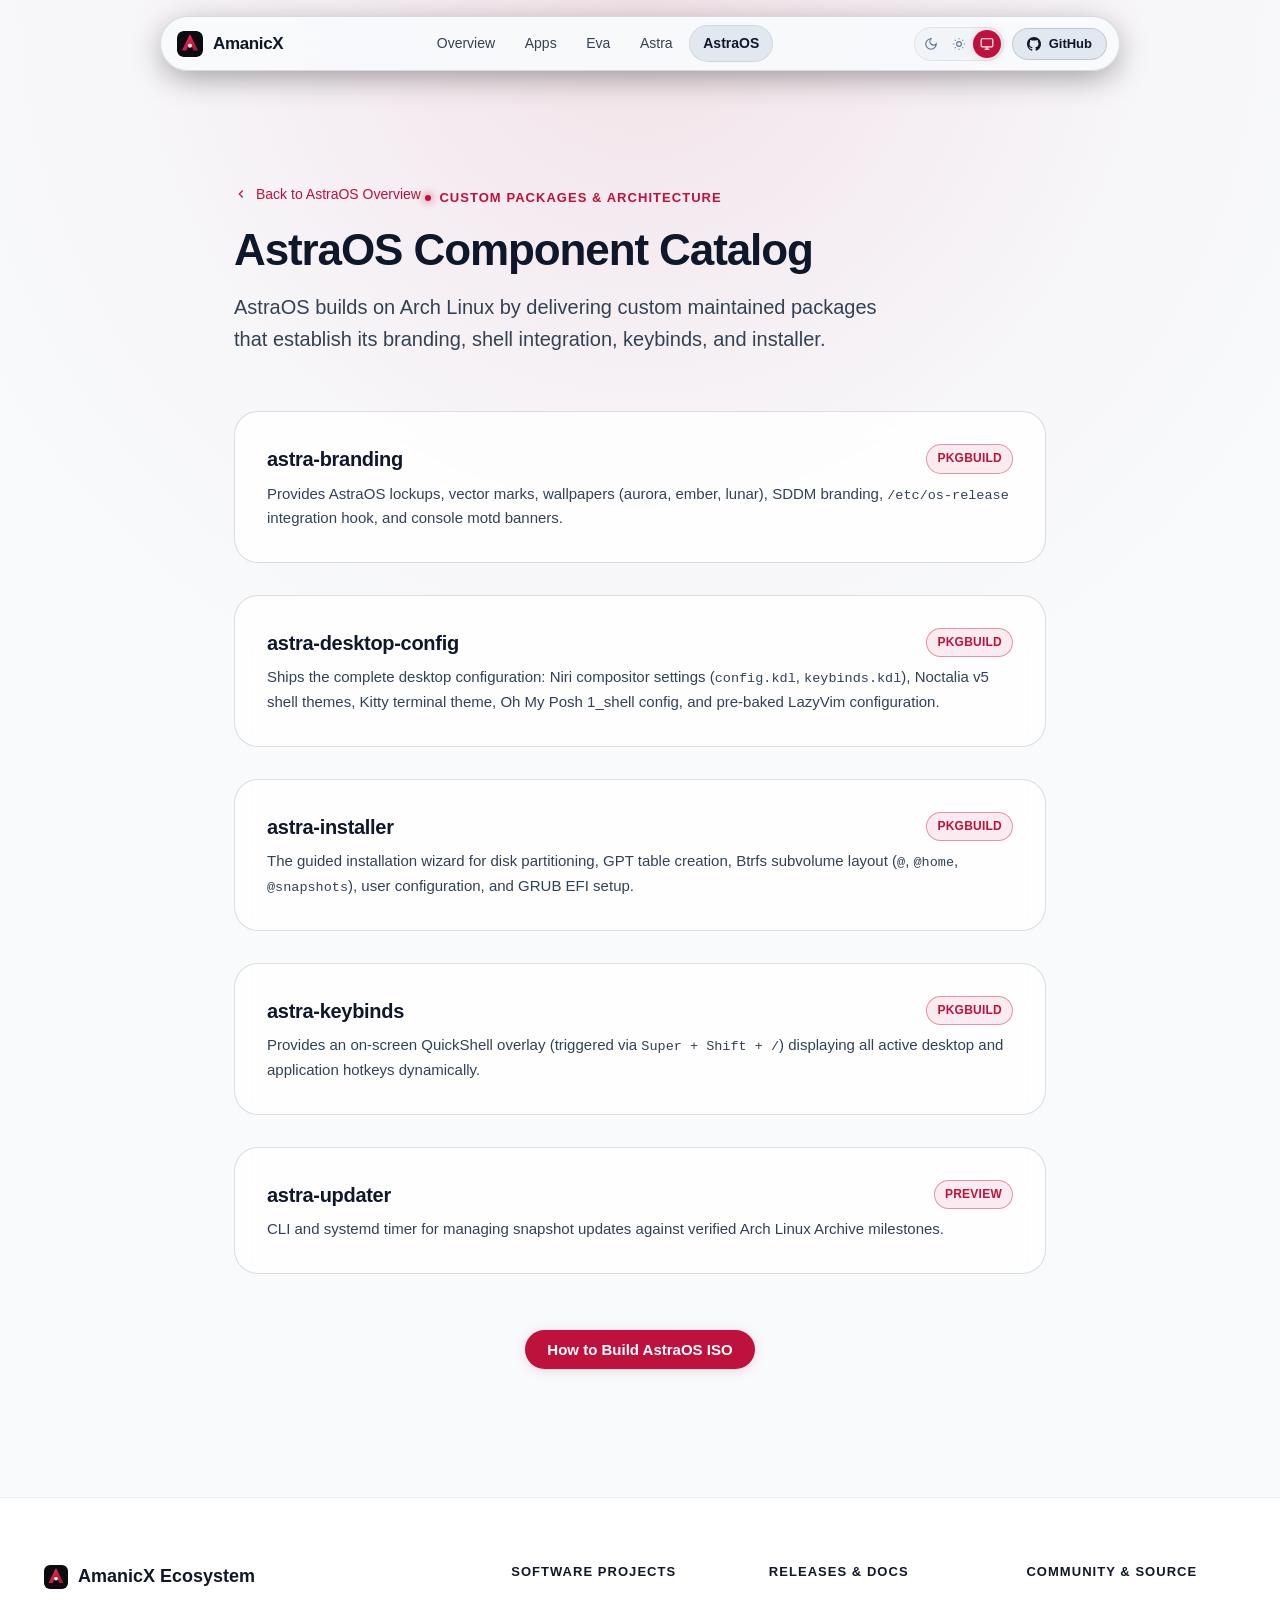
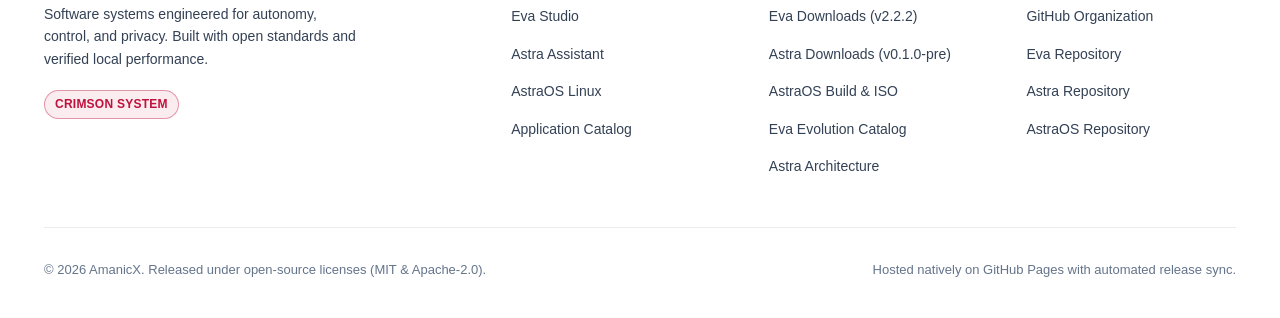
==== catalog/index.html @ c2c219cb "docs(website): integrate unified AmanicX crimson design system, catalog, and releases hub" ====
<!doctype html>
<html lang="en" data-theme="dark">
<head>
  <meta charset="utf-8">
  <meta name="viewport" content="width=device-width, initial-scale=1, viewport-fit=cover">
  <title>AstraOS Component Catalog | AmanicX</title>
  <meta name="description" content="Technical architecture and custom packages for AstraOS Linux.">
  <link rel="canonical" href="https://amanicx.github.io/astra-os/catalog/">
  <meta name="theme-color" content="#0B0D12">

  <!-- OpenGraph -->
  <meta property="og:title" content="AstraOS Component Catalog | AmanicX">
  <meta property="og:description" content="Technical architecture and custom packages for AstraOS Linux.">
  <meta property="og:type" content="website">
  <meta property="og:url" content="https://amanicx.github.io/astra-os/catalog/">
  <meta property="og:image" content="https://amanicx.github.io/shared/assets/favicon.svg">
  <meta name="twitter:card" content="summary_large_image">
  <meta name="twitter:title" content="AstraOS Component Catalog | AmanicX">
  <meta name="twitter:description" content="Technical architecture and custom packages for AstraOS Linux.">
  <meta name="twitter:image" content="https://amanicx.github.io/shared/assets/favicon.svg">

  <!-- Favicon -->
  <link rel="icon" type="image/svg+xml" href="../../shared/assets/favicon.svg">

  <!-- Unified Stylesheets -->
  <link rel="stylesheet" href="../../shared/styles/design-system.css">
  <link rel="stylesheet" href="../../shared/styles/motion.css">

  <!-- Instant Theme Script (Zero-FOUC) -->
  <script>
    (function () {
      try {
        var theme = localStorage.getItem('amanicx_theme') || 'system';
        var effective = theme === 'system' ? (window.matchMedia('(prefers-color-scheme: dark)').matches ? 'dark' : 'light') : theme;
        document.documentElement.setAttribute('data-theme', effective);
        document.documentElement.setAttribute('data-theme-setting', theme);
      } catch (e) {}
    })();
  </script>
</head>
<body>
  <div id="scroll-progress"></div>

    <!-- Floating Pill Navigation (Nexora Inspired) -->
  <div class="nav-wrapper">
    <header class="nav-bar">
      <a href="../../" class="nav-brand" aria-label="AmanicX Ecosystem Home">
        <img class="nav-brand-mark" src="../../shared/assets/favicon.svg" alt="AmanicX" width="26" height="26">
        <span>AmanicX</span>
      </a>

      <nav class="nav-links" aria-label="Main Navigation">
        <a href="../../" class="nav-link ">Overview</a>
        <a href="../../apps/" class="nav-link ">Apps</a>
        <a href="../../eva/" class="nav-link ">Eva</a>
        <a href="../../astra/" class="nav-link ">Astra</a>
        <a href="../../astra-os/" class="nav-link active">AstraOS</a>
      </nav>

      <div class="nav-controls">
        <div class="theme-switcher" role="group" aria-label="Theme mode switcher">
          <button class="theme-btn" data-mode="dark" title="Dark Theme" aria-label="Dark Theme">
            <svg width="14" height="14" viewBox="0 0 24 24" fill="none" stroke="currentColor" stroke-width="2"><path d="M12 3a6 6 0 0 0 9 9 9 9 0 1 1-9-9Z"/></svg>
          </button>
          <button class="theme-btn" data-mode="light" title="Light Theme" aria-label="Light Theme">
            <svg width="14" height="14" viewBox="0 0 24 24" fill="none" stroke="currentColor" stroke-width="2"><circle cx="12" cy="12" r="4"/><path d="M12 2v2"/><path d="M12 20v2"/><path d="m4.93 4.93 1.41 1.41"/><path d="m17.66 17.66 1.41 1.41"/><path d="M2 12h2"/><path d="M20 12h2"/><path d="m6.34 17.66-1.41 1.41"/><path d="m19.07 4.93-1.41 1.41"/></svg>
          </button>
          <button class="theme-btn" data-mode="system" title="System Theme" aria-label="System Theme">
            <svg width="14" height="14" viewBox="0 0 24 24" fill="none" stroke="currentColor" stroke-width="2"><rect width="20" height="14" x="2" y="3" rx="2"/><line x1="8" x2="16" y1="21" y2="21"/><line x1="12" x2="12" y1="17" y2="21"/></svg>
          </button>
        </div>

        <a href="https://github.com/AmanicX" target="_blank" rel="noopener noreferrer" class="btn btn-sm btn-secondary" aria-label="GitHub Profile">
          <svg width="14" height="14" viewBox="0 0 24 24" fill="currentColor"><path d="M12 0c-6.626 0-12 5.373-12 12 0 5.302 3.438 9.8 8.207 11.387.599.111.793-.261.793-.577v-2.234c-3.338.726-4.033-1.416-4.033-1.416-.546-1.387-1.333-1.756-1.333-1.756-1.089-.745.083-.729.083-.729 1.205.084 1.839 1.237 1.839 1.237 1.07 1.834 2.807 1.304 3.492.997.107-.775.418-1.305.762-1.604-2.665-.305-5.467-1.334-5.467-5.931 0-1.311.469-2.381 1.236-3.221-.124-.303-.535-1.524.117-3.176 0 0 1.008-.322 3.301 1.23.957-.266 1.983-.399 3.003-.404 1.02.005 2.047.138 3.006.404 2.291-1.552 3.297-1.23 3.297-1.23.653 1.653.242 2.874.118 3.176.77.84 1.235 1.911 1.235 3.221 0 4.609-2.807 5.624-5.479 5.921.43.372.823 1.102.823 2.222v3.293c0 .319.192.694.801.576 4.765-1.589 8.199-6.086 8.199-11.386 0-6.627-5.373-12-12-12z"/></svg>
          <span>GitHub</span>
        </a>
      </div>
    </header>
  </div>


  <section class="section-lg">
    <div class="container container-narrow">
      <div style="margin-bottom:3.5rem;">
        <a href="../" style="display:inline-flex; align-items:center; gap:0.5rem; font-size:0.875rem; color:var(--accent-primary); margin-bottom:1rem;">
          <svg width="14" height="14" viewBox="0 0 24 24" fill="none" stroke="currentColor" stroke-width="2"><path d="m15 18-6-6 6-6"/></svg>
          Back to AstraOS Overview
        </a>
        <div class="eyebrow">CUSTOM PACKAGES & ARCHITECTURE</div>
        <h1 class="title-section" style="margin-bottom:1rem;">AstraOS Component Catalog</h1>
        <p class="lead">
          AstraOS builds on Arch Linux by delivering custom maintained packages that establish its branding, shell integration, keybinds, and installer.
        </p>
      </div>

      <div style="display:flex; flex-direction:column; gap:2rem;">
        <div class="card card-glass">
          <div style="display:flex; justify-content:space-between; align-items:center; margin-bottom:0.5rem;">
            <h3 class="title-card">astra-branding</h3>
            <span class="badge badge-dev">PKGBUILD</span>
          </div>
          <p style="font-size:0.9375rem; color:var(--text-secondary); line-height:1.6;">
            Provides AstraOS lockups, vector marks, wallpapers (aurora, ember, lunar), SDDM branding, <code>/etc/os-release</code> integration hook, and console motd banners.
          </p>
        </div>

        <div class="card card-glass">
          <div style="display:flex; justify-content:space-between; align-items:center; margin-bottom:0.5rem;">
            <h3 class="title-card">astra-desktop-config</h3>
            <span class="badge badge-dev">PKGBUILD</span>
          </div>
          <p style="font-size:0.9375rem; color:var(--text-secondary); line-height:1.6;">
            Ships the complete desktop configuration: Niri compositor settings (<code>config.kdl</code>, <code>keybinds.kdl</code>), Noctalia v5 shell themes, Kitty terminal theme, Oh My Posh 1_shell config, and pre-baked LazyVim configuration.
          </p>
        </div>

        <div class="card card-glass">
          <div style="display:flex; justify-content:space-between; align-items:center; margin-bottom:0.5rem;">
            <h3 class="title-card">astra-installer</h3>
            <span class="badge badge-dev">PKGBUILD</span>
          </div>
          <p style="font-size:0.9375rem; color:var(--text-secondary); line-height:1.6;">
            The guided installation wizard for disk partitioning, GPT table creation, Btrfs subvolume layout (<code>@</code>, <code>@home</code>, <code>@snapshots</code>), user configuration, and GRUB EFI setup.
          </p>
        </div>

        <div class="card card-glass">
          <div style="display:flex; justify-content:space-between; align-items:center; margin-bottom:0.5rem;">
            <h3 class="title-card">astra-keybinds</h3>
            <span class="badge badge-dev">PKGBUILD</span>
          </div>
          <p style="font-size:0.9375rem; color:var(--text-secondary); line-height:1.6;">
            Provides an on-screen QuickShell overlay (triggered via <code>Super + Shift + /</code>) displaying all active desktop and application hotkeys dynamically.
          </p>
        </div>

        <div class="card card-glass">
          <div style="display:flex; justify-content:space-between; align-items:center; margin-bottom:0.5rem;">
            <h3 class="title-card">astra-updater</h3>
            <span class="badge badge-dev">PREVIEW</span>
          </div>
          <p style="font-size:0.9375rem; color:var(--text-secondary); line-height:1.6;">
            CLI and systemd timer for managing snapshot updates against verified Arch Linux Archive milestones.
          </p>
        </div>
      </div>

      <div style="text-align:center; margin-top:3.5rem;">
        <a href="../releases/" class="btn btn-primary">How to Build AstraOS ISO</a>
      </div>
    </div>
  </section>

    <!-- Unified Ecosystem Footer -->
  <footer class="footer">
    <div class="container">
      <div class="footer-grid">
        <div class="footer-brand">
          <div style="display:flex; align-items:center; gap:0.625rem; font-weight:700; font-size:1.125rem; margin-bottom:0.75rem;">
            <img src="../../shared/assets/favicon.svg" alt="AmanicX" width="24" height="24">
            <span>AmanicX Ecosystem</span>
          </div>
          <p style="font-size:0.875rem; color:var(--text-secondary); line-height:1.6; margin-bottom:1.25rem;">
            Software systems engineered for autonomy, control, and privacy. Built with open standards and verified local performance.
          </p>
          <div class="badge badge-dev">CRIMSON SYSTEM</div>
        </div>

        <div>
          <div class="footer-title">Software Projects</div>
          <ul class="footer-links">
            <li><a href="../../eva/">Eva Studio</a></li>
            <li><a href="../../astra/">Astra Assistant</a></li>
            <li><a href="../../astra-os/">AstraOS Linux</a></li>
            <li><a href="../../apps/">Application Catalog</a></li>
          </ul>
        </div>

        <div>
          <div class="footer-title">Releases & Docs</div>
          <ul class="footer-links">
            <li><a href="../../eva/releases/">Eva Downloads (v2.2.2)</a></li>
            <li><a href="../../astra/releases/">Astra Downloads (v0.1.0-pre)</a></li>
            <li><a href="../../astra-os/releases/">AstraOS Build & ISO</a></li>
            <li><a href="../../eva/catalog/">Eva Evolution Catalog</a></li>
            <li><a href="../../astra/catalog/">Astra Architecture</a></li>
          </ul>
        </div>

        <div>
          <div class="footer-title">Community & Source</div>
          <ul class="footer-links">
            <li><a href="https://github.com/AmanicX" target="_blank" rel="noopener noreferrer">GitHub Organization</a></li>
            <li><a href="https://github.com/AmanicX/eva" target="_blank" rel="noopener noreferrer">Eva Repository</a></li>
            <li><a href="https://github.com/AmanicX/astra" target="_blank" rel="noopener noreferrer">Astra Repository</a></li>
            <li><a href="https://github.com/AmanicX/astra-os" target="_blank" rel="noopener noreferrer">AstraOS Repository</a></li>
          </ul>
        </div>
      </div>

      <div class="footer-bottom">
        <div>&copy; 2026 AmanicX. Released under open-source licenses (MIT & Apache-2.0).</div>
        <div>Hosted natively on GitHub Pages with automated release sync.</div>
      </div>
    </div>
  </footer>

  <!-- Scripts -->
  <script src="../../shared/scripts/theme.js"></script>
  <script src="../../shared/scripts/motion.js"></script>
  <script src="../../shared/scripts/ecosystem-client.js"></script>
</body>
</html>
---- shared/styles/design-system.css ----
/* ==========================================================================
   AMANICX UNIFIED DESIGN SYSTEM — CRIMSON CORE
   ========================================================================== */

:root {
  /* Brand Crimson Palette */
  --crimson-50: #FFF1F2;
  --crimson-100: #FFE4E6;
  --crimson-200: #FECDD3;
  --crimson-300: #FDA4AF;
  --crimson-400: #FB7185;
  --crimson-500: #F43F5E;
  --crimson-600: #E11D48; /* Core Brand Primary */
  --crimson-700: #BE123C;
  --crimson-800: #9F1239;
  --crimson-900: #881337;
  --crimson-950: #4C0519;

  /* Typography */
  --font-sans: -apple-system, BlinkMacSystemFont, "Segoe UI", Roboto, "Inter", "Helvetica Neue", Arial, sans-serif;
  --font-mono: ui-monospace, "SF Mono", "JetBrains Mono", Menlo, Consolas, monospace;

  /* Elevation & Radii */
  --radius-sm: 6px;
  --radius-md: 10px;
  --radius-lg: 16px;
  --radius-xl: 24px;
  --radius-full: 9999px;

  /* Transitions */
  --ease-out-cubic: cubic-bezier(0.215, 0.61, 0.355, 1);
  --ease-in-out-cubic: cubic-bezier(0.645, 0.045, 0.355, 1);
  --duration-fast: 150ms;
  --duration-base: 250ms;
  --duration-slow: 400ms;
}

/* --------------------------------------------------------------------------
   DARK THEME (Default)
   -------------------------------------------------------------------------- */
:root,
[data-theme="dark"] {
  --bg-root: #060709;
  --bg-surface-0: #0B0D12;
  --bg-surface-1: #10131A;
  --bg-surface-2: #161A24;
  --bg-surface-3: #1D2331;
  --bg-surface-glass: rgba(16, 19, 26, 0.72);
  --bg-surface-glass-heavy: rgba(11, 13, 18, 0.88);

  --border-subtle: rgba(255, 255, 255, 0.07);
  --border-medium: rgba(255, 255, 255, 0.12);
  --border-strong: rgba(255, 255, 255, 0.2);
  --border-accent: rgba(225, 29, 72, 0.35);

  --text-primary: #F8FAFC;
  --text-secondary: #94A3B8;
  --text-muted: #64748B;
  --text-inverse: #0B0D12;

  --accent-primary: #E11D48;
  --accent-hover: #FB7185;
  --accent-active: #BE123C;
  --accent-surface: rgba(225, 29, 72, 0.12);
  --accent-surface-hover: rgba(225, 29, 72, 0.2);
  --accent-glow: rgba(225, 29, 72, 0.28);
  --accent-border: rgba(225, 29, 72, 0.3);

  --glow-ember: radial-gradient(circle at 50% 0%, rgba(225, 29, 72, 0.18) 0%, rgba(225, 29, 72, 0.03) 50%, transparent 75%);
  --shadow-card: 0 4px 20px -2px rgba(0, 0, 0, 0.5), 0 0 1px 1px rgba(255, 255, 255, 0.05);
  --shadow-elevation: 0 16px 40px -10px rgba(0, 0, 0, 0.7), 0 0 1px 1px rgba(225, 29, 72, 0.15);
}

/* --------------------------------------------------------------------------
   LIGHT THEME (Genuine Neutral White / Cool Slate, No Yellow/Beige)
   -------------------------------------------------------------------------- */
[data-theme="light"] {
  --bg-root: #F8FAFC;
  --bg-surface-0: #FFFFFF;
  --bg-surface-1: #F1F5F9;
  --bg-surface-2: #E2E8F0;
  --bg-surface-3: #CBD5E1;
  --bg-surface-glass: rgba(255, 255, 255, 0.82);
  --bg-surface-glass-heavy: rgba(248, 250, 252, 0.94);

  --border-subtle: rgba(15, 23, 42, 0.08);
  --border-medium: rgba(15, 23, 42, 0.14);
  --border-strong: rgba(15, 23, 42, 0.24);
  --border-accent: rgba(190, 18, 60, 0.4);

  --text-primary: #0F172A;
  --text-secondary: #334155;
  --text-muted: #64748B;
  --text-inverse: #FFFFFF;

  --accent-primary: #BE123C;
  --accent-hover: #E11D48;
  --accent-active: #9F1239;
  --accent-surface: rgba(190, 18, 60, 0.08);
  --accent-surface-hover: rgba(190, 18, 60, 0.14);
  --accent-glow: rgba(190, 18, 60, 0.15);
  --accent-border: rgba(190, 18, 60, 0.25);

  --glow-ember: radial-gradient(circle at 50% 0%, rgba(190, 18, 60, 0.1) 0%, rgba(190, 18, 60, 0.02) 45%, transparent 70%);
  --shadow-card: 0 4px 18px -2px rgba(15, 23, 42, 0.08), 0 0 1px 1px rgba(15, 23, 42, 0.04);
  --shadow-elevation: 0 16px 36px -8px rgba(15, 23, 42, 0.12), 0 0 1px 1px rgba(190, 18, 60, 0.1);
}

/* --------------------------------------------------------------------------
   BASE STYLES & RESET
   -------------------------------------------------------------------------- */
*, *::before, *::after {
  box-sizing: border-box;
  margin: 0;
  padding: 0;
}

html {
  font-family: var(--font-sans);
  background-color: var(--bg-root);
  color: var(--text-primary);
  line-height: 1.6;
  -webkit-font-smoothing: antialiased;
  -moz-osx-font-smoothing: grayscale;
  scroll-behavior: smooth;
  text-rendering: optimizeLegibility;
}

body {
  min-height: 100vh;
  display: flex;
  flex-direction: column;
  overflow-x: hidden;
  background-color: var(--bg-root);
  background-image: var(--glow-ember);
  background-repeat: no-repeat;
  background-position: top center;
  background-size: 100% 900px;
}

a {
  color: inherit;
  text-decoration: none;
}

img, svg {
  display: block;
  max-width: 100%;
}

button, input, select, textarea {
  font: inherit;
  color: inherit;
  background: none;
  border: none;
}

code, kbd, pre {
  font-family: var(--font-mono);
  font-size: 0.9em;
}

.tabular {
  font-variant-numeric: tabular-nums;
}

/* --------------------------------------------------------------------------
   LAYOUT & CONTAINER
   -------------------------------------------------------------------------- */
.container {
  width: 100%;
  max-width: 1240px;
  margin: 0 auto;
  padding: 0 1.5rem;
}

.container-wide {
  width: 100%;
  max-width: 1400px;
  margin: 0 auto;
  padding: 0 1.5rem;
}

.container-narrow {
  width: 100%;
  max-width: 860px;
  margin: 0 auto;
  padding: 0 1.5rem;
}

.section {
  padding: 6rem 0;
  position: relative;
}

.section-lg {
  padding: 8rem 0;
  position: relative;
}

/* --------------------------------------------------------------------------
   TYPOGRAPHY
   -------------------------------------------------------------------------- */
.eyebrow {
  display: inline-flex;
  align-items: center;
  gap: 0.5rem;
  font-size: 0.8125rem;
  font-weight: 600;
  text-transform: uppercase;
  letter-spacing: 0.08em;
  color: var(--accent-primary);
  margin-bottom: 1rem;
}

.eyebrow::before {
  content: "";
  display: inline-block;
  width: 6px;
  height: 6px;
  border-radius: var(--radius-full);
  background-color: var(--accent-primary);
  box-shadow: 0 0 8px var(--accent-primary);
}

.title-display {
  font-size: clamp(2.5rem, 5.5vw, 4.5rem);
  font-weight: 700;
  line-height: 1.08;
  letter-spacing: -0.035em;
  color: var(--text-primary);
}

.title-section {
  font-size: clamp(1.875rem, 3.5vw, 2.75rem);
  font-weight: 700;
  line-height: 1.15;
  letter-spacing: -0.025em;
  color: var(--text-primary);
}

.title-card {
  font-size: 1.25rem;
  font-weight: 600;
  line-height: 1.3;
  letter-spacing: -0.015em;
  color: var(--text-primary);
}

.lead {
  font-size: clamp(1.0625rem, 1.8vw, 1.25rem);
  color: var(--text-secondary);
  line-height: 1.6;
  max-width: 680px;
}

/* --------------------------------------------------------------------------
   BUTTONS & CTAS
   -------------------------------------------------------------------------- */
.btn {
  display: inline-flex;
  align-items: center;
  justify-content: center;
  gap: 0.5rem;
  padding: 0.75rem 1.375rem;
  border-radius: var(--radius-full);
  font-size: 0.9375rem;
  font-weight: 600;
  line-height: 1;
  cursor: pointer;
  transition: all var(--duration-base) var(--ease-out-cubic);
  white-space: nowrap;
  user-select: none;
}

.btn-primary {
  background: var(--accent-primary);
  color: #FFFFFF;
  box-shadow: 0 2px 12px var(--accent-glow);
}

.btn-primary:hover {
  background: var(--accent-hover);
  box-shadow: 0 4px 20px var(--accent-glow);
  transform: translateY(-1px);
}

.btn-primary:active {
  background: var(--accent-active);
  transform: translateY(0);
}

.btn-secondary {
  background: var(--bg-surface-2);
  color: var(--text-primary);
  border: 1px solid var(--border-medium);
}

.btn-secondary:hover {
  background: var(--bg-surface-3);
  border-color: var(--border-strong);
  transform: translateY(-1px);
}

.btn-ghost {
  background: transparent;
  color: var(--text-secondary);
}

.btn-ghost:hover {
  color: var(--text-primary);
  background: var(--accent-surface);
}

.btn-sm {
  padding: 0.5rem 0.875rem;
  font-size: 0.8125rem;
}

.btn-lg {
  padding: 0.875rem 1.75rem;
  font-size: 1.0625rem;
}

/* --------------------------------------------------------------------------
   GLOBAL FLOATING NAVIGATION (NEXORA-STYLE)
   -------------------------------------------------------------------------- */
.nav-wrapper {
  position: sticky;
  top: 1rem;
  z-index: 100;
  width: 100%;
  display: flex;
  justify-content: center;
  padding: 0 1rem;
  pointer-events: none;
}

.nav-bar {
  pointer-events: auto;
  display: flex;
  align-items: center;
  justify-content: space-between;
  gap: 1.25rem;
  padding: 0.5rem 0.75rem 0.5rem 1rem;
  border-radius: var(--radius-full);
  background: var(--bg-surface-glass-heavy);
  backdrop-filter: blur(16px);
  -webkit-backdrop-filter: blur(16px);
  border: 1px solid var(--border-medium);
  box-shadow: 0 8px 32px -4px rgba(0, 0, 0, 0.4);
  max-width: 960px;
  width: 100%;
  transition: border-color var(--duration-base) ease, box-shadow var(--duration-base) ease;
}

.nav-bar:hover {
  border-color: var(--border-strong);
}

.nav-brand {
  display: flex;
  align-items: center;
  gap: 0.625rem;
  font-weight: 700;
  font-size: 1.0625rem;
  color: var(--text-primary);
  letter-spacing: -0.02em;
}

.nav-brand-mark {
  width: 26px;
  height: 26px;
  border-radius: 6px;
}

.nav-links {
  display: flex;
  align-items: center;
  gap: 0.25rem;
}

.nav-link {
  font-size: 0.875rem;
  font-weight: 500;
  color: var(--text-secondary);
  padding: 0.4rem 0.8rem;
  border-radius: var(--radius-full);
  transition: all var(--duration-fast) ease;
}

.nav-link:hover {
  color: var(--text-primary);
  background: var(--accent-surface);
}

.nav-link.active {
  color: var(--text-primary);
  background: var(--bg-surface-2);
  border: 1px solid var(--border-subtle);
  font-weight: 600;
}

.nav-controls {
  display: flex;
  align-items: center;
  gap: 0.5rem;
}

/* Theme Switcher Button Group */
.theme-switcher {
  display: flex;
  align-items: center;
  background: var(--bg-surface-1);
  border: 1px solid var(--border-subtle);
  border-radius: var(--radius-full);
  padding: 2px;
}

.theme-btn {
  display: flex;
  align-items: center;
  justify-content: center;
  width: 28px;
  height: 28px;
  border-radius: var(--radius-full);
  color: var(--text-muted);
  cursor: pointer;
  transition: all var(--duration-fast) ease;
}

.theme-btn:hover {
  color: var(--text-primary);
}

.theme-btn.active {
  background: var(--accent-primary);
  color: #FFFFFF;
  box-shadow: 0 0 10px var(--accent-glow);
}

/* --------------------------------------------------------------------------
   CARDS & SURFACES
   -------------------------------------------------------------------------- */
.card {
  background: var(--bg-surface-0);
  border: 1px solid var(--border-subtle);
  border-radius: var(--radius-xl);
  padding: 2rem;
  transition: all var(--duration-base) var(--ease-out-cubic);
  position: relative;
  overflow: hidden;
}

.card:hover {
  border-color: var(--border-accent);
  box-shadow: var(--shadow-card);
  transform: translateY(-2px);
}

.card-glass {
  background: var(--bg-surface-glass);
  backdrop-filter: blur(12px);
  -webkit-backdrop-filter: blur(12px);
  border: 1px solid var(--border-medium);
}

.card-feature {
  display: flex;
  flex-direction: column;
  justify-content: space-between;
  gap: 1.5rem;
}

.badge {
  display: inline-flex;
  align-items: center;
  gap: 0.375rem;
  padding: 0.25rem 0.625rem;
  border-radius: var(--radius-full);
  font-size: 0.75rem;
  font-weight: 600;
  letter-spacing: 0.02em;
}

.badge-stable {
  background: rgba(16, 185, 129, 0.12);
  color: #10B981;
  border: 1px solid rgba(16, 185, 129, 0.25);
}

.badge-preview {
  background: rgba(245, 158, 11, 0.12);
  color: #F59E0B;
  border: 1px solid rgba(245, 158, 11, 0.25);
}

.badge-dev {
  background: var(--accent-surface);
  color: var(--accent-primary);
  border: 1px solid var(--border-accent);
}

/* --------------------------------------------------------------------------
   CODE & COMMAND SNIPPETS
   -------------------------------------------------------------------------- */
.cmd-box {
  background: var(--bg-surface-1);
  border: 1px solid var(--border-medium);
  border-radius: var(--radius-md);
  padding: 0.75rem 1rem;
  display: flex;
  align-items: center;
  justify-content: space-between;
  gap: 1rem;
  font-family: var(--font-mono);
  font-size: 0.875rem;
  color: var(--text-primary);
  overflow-x: auto;
}

.cmd-box code {
  color: var(--accent-hover);
  white-space: nowrap;
}

.copy-btn {
  display: inline-flex;
  align-items: center;
  justify-content: center;
  width: 32px;
  height: 32px;
  border-radius: var(--radius-sm);
  background: var(--bg-surface-2);
  border: 1px solid var(--border-subtle);
  color: var(--text-secondary);
  cursor: pointer;
  flex-shrink: 0;
  transition: all var(--duration-fast) ease;
}

.copy-btn:hover {
  background: var(--accent-surface);
  color: var(--accent-primary);
  border-color: var(--border-accent);
}

.copy-btn.copied {
  background: #10B981;
  color: #FFFFFF;
  border-color: #10B981;
}

/* --------------------------------------------------------------------------
   FOOTER
   -------------------------------------------------------------------------- */
.footer {
  margin-top: auto;
  border-top: 1px solid var(--border-subtle);
  background: var(--bg-surface-0);
  padding: 4rem 0 2.5rem;
}

.footer-grid {
  display: grid;
  grid-template-columns: 2fr 1fr 1fr 1fr;
  gap: 3rem;
  margin-bottom: 3rem;
}

.footer-brand {
  max-width: 320px;
}

.footer-title {
  font-size: 0.8125rem;
  font-weight: 700;
  text-transform: uppercase;
  letter-spacing: 0.08em;
  color: var(--text-primary);
  margin-bottom: 1.25rem;
}

.footer-links {
  list-style: none;
  display: flex;
  flex-direction: column;
  gap: 0.75rem;
}

.footer-links a {
  font-size: 0.875rem;
  color: var(--text-secondary);
  transition: color var(--duration-fast) ease;
}

.footer-links a:hover {
  color: var(--accent-primary);
}

.footer-bottom {
  display: flex;
  align-items: center;
  justify-content: space-between;
  border-top: 1px solid var(--border-subtle);
  padding-top: 2rem;
  font-size: 0.8125rem;
  color: var(--text-muted);
}

/* --------------------------------------------------------------------------
   RESPONSIVE DESIGN
   -------------------------------------------------------------------------- */
@media (max-width: 900px) {
  .footer-grid {
    grid-template-columns: 1fr 1fr;
    gap: 2rem;
  }
}

@media (max-width: 768px) {
  .nav-bar {
    padding: 0.4rem 0.6rem 0.4rem 0.8rem;
  }
  .nav-links {
    display: none; /* Mobile menu toggled via script */
  }
  .mobile-menu-btn {
    display: flex;
  }
  .footer-grid {
    grid-template-columns: 1fr;
    gap: 2rem;
  }
  .footer-bottom {
    flex-direction: column;
    gap: 1rem;
    text-align: center;
  }
}
---- shared/styles/motion.css ----
/* ==========================================================================
   AMANICX MOTION & SCROLL ENGINE (NEXORA INSPIRATION)
   ========================================================================== */

/* Top Scroll Progress Indicator */
#scroll-progress {
  position: fixed;
  top: 0;
  left: 0;
  height: 2px;
  background: linear-gradient(90deg, #FB7185, #E11D48, #9F1239);
  z-index: 1000;
  width: 0%;
  transition: width 0.08s linear;
  box-shadow: 0 0 10px rgba(225, 29, 72, 0.6);
}

/* Ambient Breathe & Glow Effects */
@keyframes ambient-pulse {
  0%, 100% {
    opacity: 0.6;
    transform: scale(1) translateY(0);
  }
  50% {
    opacity: 0.9;
    transform: scale(1.05) translateY(-8px);
  }
}

.ambient-flare {
  position: absolute;
  pointer-events: none;
  border-radius: var(--radius-full);
  filter: blur(80px);
  z-index: 0;
  opacity: 0.5;
  animation: ambient-pulse 8s ease-in-out infinite;
}

.flare-crimson {
  background: radial-gradient(circle, rgba(225, 29, 72, 0.35) 0%, rgba(225, 29, 72, 0.05) 60%, transparent 80%);
}

.flare-cosmic {
  background: radial-gradient(circle, rgba(136, 19, 55, 0.3) 0%, rgba(225, 29, 72, 0.08) 50%, transparent 75%);
}

/* Scroll-Driven Storytelling Containers */
.story-container {
  position: relative;
  min-height: 160vh;
}

.story-sticky {
  position: sticky;
  top: 6rem;
  display: grid;
  grid-template-columns: 1fr 1.2fr;
  gap: 3rem;
  align-items: center;
}

.story-content {
  display: flex;
  flex-direction: column;
  gap: 1.5rem;
  z-index: 2;
}

.story-stage {
  position: relative;
  perspective: 1200px;
  transform-style: preserve-3d;
}

.story-card-3d {
  background: var(--bg-surface-0);
  border: 1px solid var(--border-medium);
  border-radius: var(--radius-xl);
  padding: 1.5rem;
  box-shadow: var(--shadow-elevation);
  transition: transform 0.4s var(--ease-out-cubic), border-color 0.4s ease;
  transform: rotateX(var(--rx, 0deg)) rotateY(var(--ry, 0deg)) translateY(var(--ty, 0px));
}

/* Interactive Layout & Feature Tabs */
.tabs-nav {
  display: inline-flex;
  align-items: center;
  background: var(--bg-surface-1);
  border: 1px solid var(--border-subtle);
  border-radius: var(--radius-full);
  padding: 0.35rem;
  gap: 0.25rem;
  position: relative;
}

.tab-btn {
  display: inline-flex;
  align-items: center;
  gap: 0.5rem;
  padding: 0.5rem 1rem;
  border-radius: var(--radius-full);
  font-size: 0.875rem;
  font-weight: 500;
  color: var(--text-secondary);
  cursor: pointer;
  transition: all var(--duration-fast) ease;
  position: relative;
  z-index: 2;
}

.tab-btn:hover {
  color: var(--text-primary);
}

.tab-btn.active {
  color: #FFFFFF;
  background: var(--accent-primary);
  font-weight: 600;
  box-shadow: 0 2px 10px var(--accent-glow);
}

/* Reveal Elements on Scroll */
.reveal {
  opacity: 0;
  transform: translateY(24px);
  transition: opacity 0.6s var(--ease-out-cubic), transform 0.6s var(--ease-out-cubic);
}

.reveal.is-visible {
  opacity: 1;
  transform: translateY(0);
}

/* Stagger Delay Utilities */
.delay-100 { transition-delay: 100ms; }
.delay-200 { transition-delay: 200ms; }
.delay-300 { transition-delay: 300ms; }
.delay-400 { transition-delay: 400ms; }

/* Interactive Showcase Mockup */
.mockup-window {
  background: var(--bg-surface-0);
  border: 1px solid var(--border-medium);
  border-radius: var(--radius-lg);
  overflow: hidden;
  box-shadow: var(--shadow-elevation);
}

.mockup-header {
  background: var(--bg-surface-1);
  border-bottom: 1px solid var(--border-subtle);
  padding: 0.75rem 1rem;
  display: flex;
  align-items: center;
  justify-content: space-between;
}

.mockup-dots {
  display: flex;
  gap: 6px;
}

.mockup-dot {
  width: 10px;
  height: 10px;
  border-radius: var(--radius-full);
  background: var(--border-strong);
}

.mockup-dot:nth-child(1) { background: #FF5F56; }
.mockup-dot:nth-child(2) { background: #FFBD2E; }
.mockup-dot:nth-child(3) { background: #27C93F; }

.mockup-body {
  padding: 1.5rem;
}

/* Reduced Motion Override */
@media (prefers-reduced-motion: reduce) {
  *, *::before, *::after {
    animation-duration: 0.01ms !important;
    animation-iteration-count: 1 !important;
    transition-duration: 0.01ms !important;
    scroll-behavior: auto !important;
  }
  .reveal {
    opacity: 1 !important;
    transform: none !important;
  }
  .ambient-flare {
    display: none !important;
  }
}
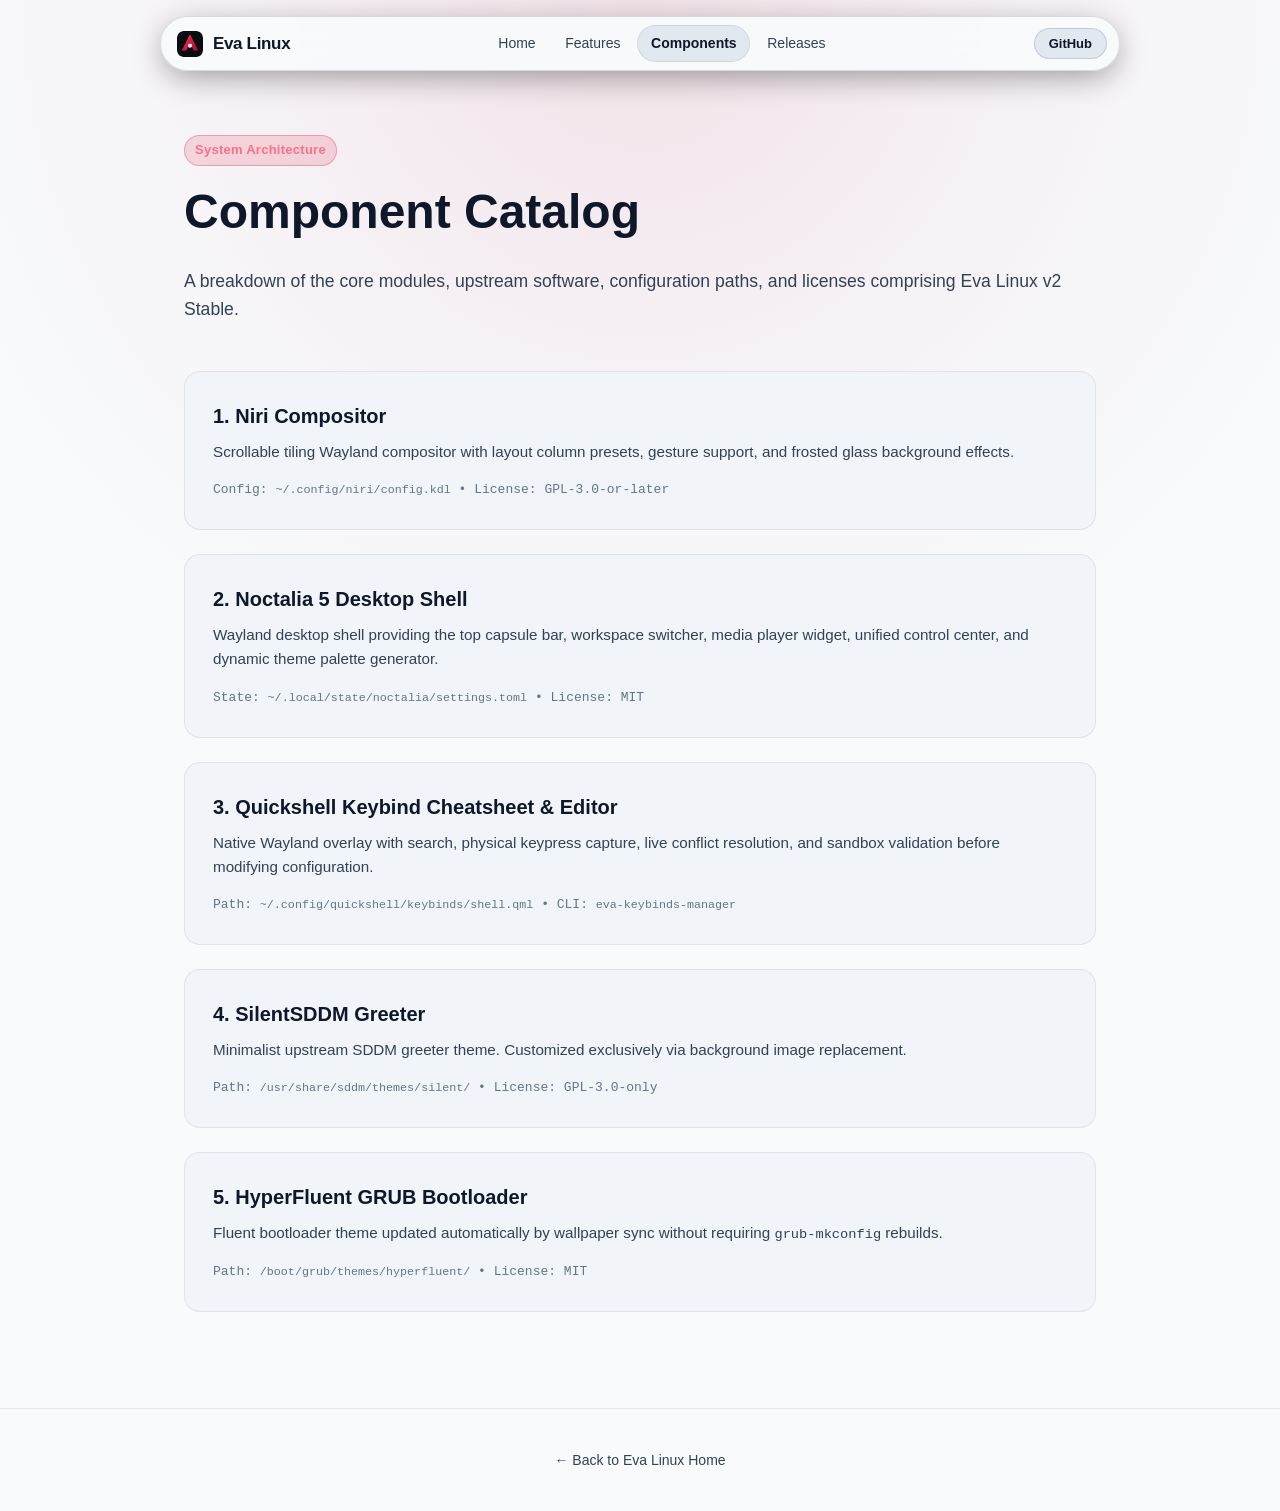
==== commit 8984b537: "feat(release): Eva Linux v2.0.0 Stable — Complete System Transformation & Modular Release - Transfor" ====
--- a/catalog/index.html
+++ b/catalog/index.html
@@ -3,30 +3,25 @@
 <head>
   <meta charset="utf-8">
   <meta name="viewport" content="width=device-width, initial-scale=1, viewport-fit=cover">
-  <title>AstraOS Component Catalog | AmanicX</title>
-  <meta name="description" content="Technical architecture and custom packages for AstraOS Linux.">
-  <link rel="canonical" href="https://amanicx.github.io/astra-os/catalog/">
+  <title>Eva Linux Component Catalog | AmanicX</title>
+  <meta name="description" content="Technical stack, dependencies, and configuration mapping for Eva Linux v2 Stable.">
+  <link rel="canonical" href="https://amanicx.github.io/eva-linux/catalog/">
   <meta name="theme-color" content="#0B0D12">
 
   <!-- OpenGraph -->
-  <meta property="og:title" content="AstraOS Component Catalog | AmanicX">
-  <meta property="og:description" content="Technical architecture and custom packages for AstraOS Linux.">
+  <meta property="og:title" content="Eva Linux Component Catalog | AmanicX">
+  <meta property="og:description" content="Technical stack and components of Eva Linux v2 Stable.">
   <meta property="og:type" content="website">
-  <meta property="og:url" content="https://amanicx.github.io/astra-os/catalog/">
-  <meta property="og:image" content="https://amanicx.github.io/shared/assets/favicon.svg">
-  <meta name="twitter:card" content="summary_large_image">
-  <meta name="twitter:title" content="AstraOS Component Catalog | AmanicX">
-  <meta name="twitter:description" content="Technical architecture and custom packages for AstraOS Linux.">
-  <meta name="twitter:image" content="https://amanicx.github.io/shared/assets/favicon.svg">
+  <meta property="og:url" content="https://amanicx.github.io/eva-linux/catalog/">
+  <meta property="og:image" content="../site-assets/screenshot-desktop.jpg">
 
   <!-- Favicon -->
-  <link rel="icon" type="image/svg+xml" href="../../shared/assets/favicon.svg">
+  <link rel="icon" type="image/svg+xml" href="../shared/assets/favicon.svg">
 
   <!-- Unified Stylesheets -->
-  <link rel="stylesheet" href="../../shared/styles/design-system.css">
-  <link rel="stylesheet" href="../../shared/styles/motion.css">
+  <link rel="stylesheet" href="../shared/styles/design-system.css">
+  <link rel="stylesheet" href="../shared/styles/motion.css">
 
-  <!-- Instant Theme Script (Zero-FOUC) -->
   <script>
     (function () {
       try {
@@ -39,176 +34,80 @@
   </script>
 </head>
 <body>
-  <div id="scroll-progress"></div>
-
-    <!-- Floating Pill Navigation (Nexora Inspired) -->
   <div class="nav-wrapper">
     <header class="nav-bar">
-      <a href="../../" class="nav-brand" aria-label="AmanicX Ecosystem Home">
-        <img class="nav-brand-mark" src="../../shared/assets/favicon.svg" alt="AmanicX" width="26" height="26">
-        <span>AmanicX</span>
+      <a href="../" class="nav-brand" aria-label="Eva Linux Home">
+        <img class="nav-brand-mark" src="../shared/assets/favicon.svg" alt="AmanicX" width="26" height="26">
+        <span>Eva Linux</span>
       </a>
 
       <nav class="nav-links" aria-label="Main Navigation">
-        <a href="../../" class="nav-link ">Overview</a>
-        <a href="../../apps/" class="nav-link ">Apps</a>
-        <a href="../../eva/" class="nav-link ">Eva</a>
-        <a href="../../astra/" class="nav-link ">Astra</a>
-        <a href="../../astra-os/" class="nav-link active">AstraOS</a>
+        <a href="../" class="nav-link">Home</a>
+        <a href="../#features" class="nav-link">Features</a>
+        <a href="./" class="nav-link active">Components</a>
+        <a href="../releases/" class="nav-link">Releases</a>
       </nav>
 
       <div class="nav-controls">
-        <div class="theme-switcher" role="group" aria-label="Theme mode switcher">
-          <button class="theme-btn" data-mode="dark" title="Dark Theme" aria-label="Dark Theme">
-            <svg width="14" height="14" viewBox="0 0 24 24" fill="none" stroke="currentColor" stroke-width="2"><path d="M12 3a6 6 0 0 0 9 9 9 9 0 1 1-9-9Z"/></svg>
-          </button>
-          <button class="theme-btn" data-mode="light" title="Light Theme" aria-label="Light Theme">
-            <svg width="14" height="14" viewBox="0 0 24 24" fill="none" stroke="currentColor" stroke-width="2"><circle cx="12" cy="12" r="4"/><path d="M12 2v2"/><path d="M12 20v2"/><path d="m4.93 4.93 1.41 1.41"/><path d="m17.66 17.66 1.41 1.41"/><path d="M2 12h2"/><path d="M20 12h2"/><path d="m6.34 17.66-1.41 1.41"/><path d="m19.07 4.93-1.41 1.41"/></svg>
-          </button>
-          <button class="theme-btn" data-mode="system" title="System Theme" aria-label="System Theme">
-            <svg width="14" height="14" viewBox="0 0 24 24" fill="none" stroke="currentColor" stroke-width="2"><rect width="20" height="14" x="2" y="3" rx="2"/><line x1="8" x2="16" y1="21" y2="21"/><line x1="12" x2="12" y1="17" y2="21"/></svg>
-          </button>
-        </div>
-
-        <a href="https://github.com/AmanicX" target="_blank" rel="noopener noreferrer" class="btn btn-sm btn-secondary" aria-label="GitHub Profile">
-          <svg width="14" height="14" viewBox="0 0 24 24" fill="currentColor"><path d="M12 0c-6.626 0-12 5.373-12 12 0 5.302 3.438 9.8 8.207 11.387.599.111.793-.261.793-.577v-2.234c-3.338.726-4.033-1.416-4.033-1.416-.546-1.387-1.333-1.756-1.333-1.756-1.089-.745.083-.729.083-.729 1.205.084 1.839 1.237 1.839 1.237 1.07 1.834 2.807 1.304 3.492.997.107-.775.418-1.305.762-1.604-2.665-.305-5.467-1.334-5.467-5.931 0-1.311.469-2.381 1.236-3.221-.124-.303-.535-1.524.117-3.176 0 0 1.008-.322 3.301 1.23.957-.266 1.983-.399 3.003-.404 1.02.005 2.047.138 3.006.404 2.291-1.552 3.297-1.23 3.297-1.23.653 1.653.242 2.874.118 3.176.77.84 1.235 1.911 1.235 3.221 0 4.609-2.807 5.624-5.479 5.921.43.372.823 1.102.823 2.222v3.293c0 .319.192.694.801.576 4.765-1.589 8.199-6.086 8.199-11.386 0-6.627-5.373-12-12-12z"/></svg>
-          <span>GitHub</span>
-        </a>
+        <a href="https://github.com/AmanicX/eva-linux" target="_blank" rel="noopener noreferrer" class="btn btn-secondary btn-sm">GitHub</a>
       </div>
     </header>
   </div>
 
+  <main class="page-container" style="max-width: 960px; margin: 0 auto; padding: 5rem 1.5rem 6rem;">
+    <div style="margin-bottom: 3rem;">
+      <span class="badge badge-dev" style="font-size:0.8125rem; background:rgba(225,29,72,0.15); border:1px solid rgba(225,29,72,0.3); color:#FB7185;">System Architecture</span>
+      <h1 style="font-size: clamp(2rem, 4vw, 3rem); font-weight: 800; margin: 0.5rem 0 1rem;">Component Catalog</h1>
+      <p style="color: var(--text-secondary); font-size: 1.1rem; line-height: 1.6;">
+        A breakdown of the core modules, upstream software, configuration paths, and licenses comprising Eva Linux v2 Stable.
+      </p>
+    </div>
 
-  <section class="section-lg">
-    <div class="container container-narrow">
-      <div style="margin-bottom:3.5rem;">
-        <a href="../" style="display:inline-flex; align-items:center; gap:0.5rem; font-size:0.875rem; color:var(--accent-primary); margin-bottom:1rem;">
-          <svg width="14" height="14" viewBox="0 0 24 24" fill="none" stroke="currentColor" stroke-width="2"><path d="m15 18-6-6 6-6"/></svg>
-          Back to AstraOS Overview
-        </a>
-        <div class="eyebrow">CUSTOM PACKAGES & ARCHITECTURE</div>
-        <h1 class="title-section" style="margin-bottom:1rem;">AstraOS Component Catalog</h1>
-        <p class="lead">
-          AstraOS builds on Arch Linux by delivering custom maintained packages that establish its branding, shell integration, keybinds, and installer.
-        </p>
-      </div>
-
-      <div style="display:flex; flex-direction:column; gap:2rem;">
-        <div class="card card-glass">
-          <div style="display:flex; justify-content:space-between; align-items:center; margin-bottom:0.5rem;">
-            <h3 class="title-card">astra-branding</h3>
-            <span class="badge badge-dev">PKGBUILD</span>
-          </div>
-          <p style="font-size:0.9375rem; color:var(--text-secondary); line-height:1.6;">
-            Provides AstraOS lockups, vector marks, wallpapers (aurora, ember, lunar), SDDM branding, <code>/etc/os-release</code> integration hook, and console motd banners.
-          </p>
-        </div>
-
-        <div class="card card-glass">
-          <div style="display:flex; justify-content:space-between; align-items:center; margin-bottom:0.5rem;">
-            <h3 class="title-card">astra-desktop-config</h3>
-            <span class="badge badge-dev">PKGBUILD</span>
-          </div>
-          <p style="font-size:0.9375rem; color:var(--text-secondary); line-height:1.6;">
-            Ships the complete desktop configuration: Niri compositor settings (<code>config.kdl</code>, <code>keybinds.kdl</code>), Noctalia v5 shell themes, Kitty terminal theme, Oh My Posh 1_shell config, and pre-baked LazyVim configuration.
-          </p>
-        </div>
-
-        <div class="card card-glass">
-          <div style="display:flex; justify-content:space-between; align-items:center; margin-bottom:0.5rem;">
-            <h3 class="title-card">astra-installer</h3>
-            <span class="badge badge-dev">PKGBUILD</span>
-          </div>
-          <p style="font-size:0.9375rem; color:var(--text-secondary); line-height:1.6;">
-            The guided installation wizard for disk partitioning, GPT table creation, Btrfs subvolume layout (<code>@</code>, <code>@home</code>, <code>@snapshots</code>), user configuration, and GRUB EFI setup.
-          </p>
-        </div>
-
-        <div class="card card-glass">
-          <div style="display:flex; justify-content:space-between; align-items:center; margin-bottom:0.5rem;">
-            <h3 class="title-card">astra-keybinds</h3>
-            <span class="badge badge-dev">PKGBUILD</span>
-          </div>
-          <p style="font-size:0.9375rem; color:var(--text-secondary); line-height:1.6;">
-            Provides an on-screen QuickShell overlay (triggered via <code>Super + Shift + /</code>) displaying all active desktop and application hotkeys dynamically.
-          </p>
-        </div>
-
-        <div class="card card-glass">
-          <div style="display:flex; justify-content:space-between; align-items:center; margin-bottom:0.5rem;">
-            <h3 class="title-card">astra-updater</h3>
-            <span class="badge badge-dev">PREVIEW</span>
-          </div>
-          <p style="font-size:0.9375rem; color:var(--text-secondary); line-height:1.6;">
-            CLI and systemd timer for managing snapshot updates against verified Arch Linux Archive milestones.
-          </p>
+    <div style="display: flex; flex-direction: column; gap: 1.5rem;">
+      <div style="background: var(--bg-surface-1); border: 1px solid var(--border-subtle); border-radius: var(--radius-lg); padding: 1.75rem;">
+        <h3 style="font-size: 1.25rem; font-weight: 700; margin: 0 0 0.5rem 0;">1. Niri Compositor</h3>
+        <p style="color: var(--text-secondary); font-size: 0.95rem; margin: 0 0 1rem 0;">Scrollable tiling Wayland compositor with layout column presets, gesture support, and frosted glass background effects.</p>
+        <div style="font-family: var(--font-mono); font-size: 0.8125rem; color: var(--text-muted);">
+          <span>Config: <code>~/.config/niri/config.kdl</code></span> • <span>License: GPL-3.0-or-later</span>
         </div>
       </div>
 
-      <div style="text-align:center; margin-top:3.5rem;">
-        <a href="../releases/" class="btn btn-primary">How to Build AstraOS ISO</a>
-      </div>
-    </div>
-  </section>
-
-    <!-- Unified Ecosystem Footer -->
-  <footer class="footer">
-    <div class="container">
-      <div class="footer-grid">
-        <div class="footer-brand">
-          <div style="display:flex; align-items:center; gap:0.625rem; font-weight:700; font-size:1.125rem; margin-bottom:0.75rem;">
-            <img src="../../shared/assets/favicon.svg" alt="AmanicX" width="24" height="24">
-            <span>AmanicX Ecosystem</span>
-          </div>
-          <p style="font-size:0.875rem; color:var(--text-secondary); line-height:1.6; margin-bottom:1.25rem;">
-            Software systems engineered for autonomy, control, and privacy. Built with open standards and verified local performance.
-          </p>
-          <div class="badge badge-dev">CRIMSON SYSTEM</div>
-        </div>
-
-        <div>
-          <div class="footer-title">Software Projects</div>
-          <ul class="footer-links">
-            <li><a href="../../eva/">Eva Studio</a></li>
-            <li><a href="../../astra/">Astra Assistant</a></li>
-            <li><a href="../../astra-os/">AstraOS Linux</a></li>
-            <li><a href="../../apps/">Application Catalog</a></li>
-          </ul>
-        </div>
-
-        <div>
-          <div class="footer-title">Releases & Docs</div>
-          <ul class="footer-links">
-            <li><a href="../../eva/releases/">Eva Downloads (v2.2.2)</a></li>
-            <li><a href="../../astra/releases/">Astra Downloads (v0.1.0-pre)</a></li>
-            <li><a href="../../astra-os/releases/">AstraOS Build & ISO</a></li>
-            <li><a href="../../eva/catalog/">Eva Evolution Catalog</a></li>
-            <li><a href="../../astra/catalog/">Astra Architecture</a></li>
-          </ul>
-        </div>
-
-        <div>
-          <div class="footer-title">Community & Source</div>
-          <ul class="footer-links">
-            <li><a href="https://github.com/AmanicX" target="_blank" rel="noopener noreferrer">GitHub Organization</a></li>
-            <li><a href="https://github.com/AmanicX/eva" target="_blank" rel="noopener noreferrer">Eva Repository</a></li>
-            <li><a href="https://github.com/AmanicX/astra" target="_blank" rel="noopener noreferrer">Astra Repository</a></li>
-            <li><a href="https://github.com/AmanicX/astra-os" target="_blank" rel="noopener noreferrer">AstraOS Repository</a></li>
-          </ul>
+      <div style="background: var(--bg-surface-1); border: 1px solid var(--border-subtle); border-radius: var(--radius-lg); padding: 1.75rem;">
+        <h3 style="font-size: 1.25rem; font-weight: 700; margin: 0 0 0.5rem 0;">2. Noctalia 5 Desktop Shell</h3>
+        <p style="color: var(--text-secondary); font-size: 0.95rem; margin: 0 0 1rem 0;">Wayland desktop shell providing the top capsule bar, workspace switcher, media player widget, unified control center, and dynamic theme palette generator.</p>
+        <div style="font-family: var(--font-mono); font-size: 0.8125rem; color: var(--text-muted);">
+          <span>State: <code>~/.local/state/noctalia/settings.toml</code></span> • <span>License: MIT</span>
         </div>
       </div>
 
-      <div class="footer-bottom">
-        <div>&copy; 2026 AmanicX. Released under open-source licenses (MIT & Apache-2.0).</div>
-        <div>Hosted natively on GitHub Pages with automated release sync.</div>
+      <div style="background: var(--bg-surface-1); border: 1px solid var(--border-subtle); border-radius: var(--radius-lg); padding: 1.75rem;">
+        <h3 style="font-size: 1.25rem; font-weight: 700; margin: 0 0 0.5rem 0;">3. Quickshell Keybind Cheatsheet & Editor</h3>
+        <p style="color: var(--text-secondary); font-size: 0.95rem; margin: 0 0 1rem 0;">Native Wayland overlay with search, physical keypress capture, live conflict resolution, and sandbox validation before modifying configuration.</p>
+        <div style="font-family: var(--font-mono); font-size: 0.8125rem; color: var(--text-muted);">
+          <span>Path: <code>~/.config/quickshell/keybinds/shell.qml</code></span> • <span>CLI: <code>eva-keybinds-manager</code></span>
+        </div>
+      </div>
+
+      <div style="background: var(--bg-surface-1); border: 1px solid var(--border-subtle); border-radius: var(--radius-lg); padding: 1.75rem;">
+        <h3 style="font-size: 1.25rem; font-weight: 700; margin: 0 0 0.5rem 0;">4. SilentSDDM Greeter</h3>
+        <p style="color: var(--text-secondary); font-size: 0.95rem; margin: 0 0 1rem 0;">Minimalist upstream SDDM greeter theme. Customized exclusively via background image replacement.</p>
+        <div style="font-family: var(--font-mono); font-size: 0.8125rem; color: var(--text-muted);">
+          <span>Path: <code>/usr/share/sddm/themes/silent/</code></span> • <span>License: GPL-3.0-only</span>
+        </div>
+      </div>
+
+      <div style="background: var(--bg-surface-1); border: 1px solid var(--border-subtle); border-radius: var(--radius-lg); padding: 1.75rem;">
+        <h3 style="font-size: 1.25rem; font-weight: 700; margin: 0 0 0.5rem 0;">5. HyperFluent GRUB Bootloader</h3>
+        <p style="color: var(--text-secondary); font-size: 0.95rem; margin: 0 0 1rem 0;">Fluent bootloader theme updated automatically by wallpaper sync without requiring <code>grub-mkconfig</code> rebuilds.</p>
+        <div style="font-family: var(--font-mono); font-size: 0.8125rem; color: var(--text-muted);">
+          <span>Path: <code>/boot/grub/themes/hyperfluent/</code></span> • <span>License: MIT</span>
+        </div>
       </div>
     </div>
+  </main>
+
+  <footer style="border-top: 1px solid var(--border-subtle); padding: 2.5rem 1.5rem; text-align: center; font-size: 0.875rem; color: var(--text-muted);">
+    <a href="../" style="color: var(--text-secondary);">← Back to Eva Linux Home</a>
   </footer>
-
-  <!-- Scripts -->
-  <script src="../../shared/scripts/theme.js"></script>
-  <script src="../../shared/scripts/motion.js"></script>
-  <script src="../../shared/scripts/ecosystem-client.js"></script>
 </body>
 </html>
-
--- a/shared/styles/design-system.css
+++ b/shared/styles/design-system.css
@@ -1,5 +1,5 @@
 /* ==========================================================================
-   AMANICX UNIFIED DESIGN SYSTEM — CRIMSON CORE
+   AMANICX UNIFIED DESIGN SYSTEM - CRIMSON CORE
    ========================================================================== */
 
 :root {
@@ -124,6 +124,9 @@
   -moz-osx-font-smoothing: grayscale;
   scroll-behavior: smooth;
   text-rendering: optimizeLegibility;
+  overflow-x: hidden;
+  scrollbar-width: thin;
+  scrollbar-color: #232838 #060709;
 }
 
 body {
@@ -131,11 +134,53 @@
   display: flex;
   flex-direction: column;
   overflow-x: hidden;
+  max-width: 100vw;
+  position: relative;
   background-color: var(--bg-root);
   background-image: var(--glow-ember);
   background-repeat: no-repeat;
   background-position: top center;
   background-size: 100% 900px;
+}
+
+/* ==========================================================================
+   CUSTOM UNIFIED SCROLLBAR (Dark Obsidian & Slate with Crimson Accent)
+   ========================================================================== */
+::-webkit-scrollbar {
+  width: 10px;
+  height: 8px;
+}
+
+::-webkit-scrollbar-track {
+  background: #060709;
+}
+
+::-webkit-scrollbar-thumb {
+  background: #232838;
+  border-radius: var(--radius-full);
+  border: 2px solid #060709;
+  transition: background 0.2s ease;
+}
+
+::-webkit-scrollbar-thumb:hover {
+  background: var(--accent-primary);
+}
+
+[data-theme="light"] html {
+  scrollbar-color: #CBD5E1 #F8FAFC;
+}
+
+[data-theme="light"] ::-webkit-scrollbar-track {
+  background: #F8FAFC;
+}
+
+[data-theme="light"] ::-webkit-scrollbar-thumb {
+  background: #CBD5E1;
+  border: 2px solid #F8FAFC;
+}
+
+[data-theme="light"] ::-webkit-scrollbar-thumb:hover {
+  background: var(--accent-primary);
 }
 
 a {
@@ -514,14 +559,223 @@
   justify-content: space-between;
   gap: 1rem;
   font-family: var(--font-mono);
-  font-size: 0.875rem;
+  font-size: 0.8125rem;
   color: var(--text-primary);
   overflow-x: auto;
+  scrollbar-width: thin;
+  scrollbar-color: rgba(225, 29, 72, 0.4) transparent;
+}
+
+.cmd-box::-webkit-scrollbar {
+  height: 4px;
+}
+.cmd-box::-webkit-scrollbar-track {
+  background: transparent;
+}
+.cmd-box::-webkit-scrollbar-thumb {
+  background: rgba(225, 29, 72, 0.4);
+  border-radius: var(--radius-full);
+}
+.cmd-box::-webkit-scrollbar-thumb:hover {
+  background: var(--accent-primary);
 }
 
 .cmd-box code {
   color: var(--accent-hover);
+  white-space: pre-wrap;
+  word-break: break-all;
+  overflow-wrap: anywhere;
+  flex: 1;
+}
+
+/* --------------------------------------------------------------------------
+   EXPANDABLE PILL DROPDOWNS
+   -------------------------------------------------------------------------- */
+.pill-dropdown {
+  position: relative;
+  display: inline-block;
+  width: 100%;
+}
+
+.pill-dropdown-trigger {
+  width: 100%;
+  display: flex;
+  align-items: center;
+  justify-content: space-between;
+  gap: 0.75rem;
+  padding: 0.75rem 1.25rem;
+  background: var(--bg-surface-1);
+  border: 1px solid var(--border-medium);
+  border-radius: var(--radius-full);
+  font-size: 0.875rem;
+  font-weight: 500;
+  color: var(--text-primary);
+  cursor: pointer;
+  user-select: none;
+  transition: all var(--duration-fast) ease;
+}
+
+.pill-dropdown-trigger:hover,
+.pill-dropdown.open .pill-dropdown-trigger {
+  border-color: var(--accent-primary);
+  background: var(--bg-surface-2);
+  box-shadow: 0 0 14px var(--accent-glow);
+}
+
+.pill-dropdown-trigger svg.chevron {
+  transition: transform 0.25s cubic-bezier(0.16, 1, 0.3, 1);
+  color: var(--text-muted);
+  flex-shrink: 0;
+}
+
+.pill-dropdown.open .pill-dropdown-trigger svg.chevron {
+  transform: rotate(180deg);
+  color: var(--accent-primary);
+}
+
+.pill-dropdown-menu {
+  position: absolute;
+  top: calc(100% + 8px);
+  left: 0;
+  width: 100%;
+  background: var(--bg-surface-1);
+  border: 1px solid var(--border-medium);
+  border-radius: var(--radius-lg);
+  box-shadow: 0 16px 40px rgba(0, 0, 0, 0.5), 0 0 1px 1px var(--border-subtle);
+  backdrop-filter: blur(16px);
+  -webkit-backdrop-filter: blur(16px);
+  z-index: 100;
+  padding: 0.5rem;
+  display: none;
+  opacity: 0;
+  transform: translateY(-8px) scale(0.98);
+  transform-origin: top center;
+  transition: opacity 0.2s ease, transform 0.2s cubic-bezier(0.16, 1, 0.3, 1);
+}
+
+.pill-dropdown.open .pill-dropdown-menu {
+  display: block;
+  opacity: 1;
+  transform: translateY(0) scale(1);
+}
+
+.pill-dropdown-item {
+  display: flex;
+  align-items: center;
+  justify-content: space-between;
+  padding: 0.625rem 1rem;
+  border-radius: var(--radius-md);
+  font-size: 0.875rem;
+  color: var(--text-secondary);
+  cursor: pointer;
+  transition: all var(--duration-fast) ease;
+}
+
+.pill-dropdown-item:hover {
+  background: var(--accent-surface);
+  color: var(--text-primary);
+}
+
+.pill-dropdown-item.active {
+  background: var(--accent-surface);
+  color: var(--accent-primary);
+  font-weight: 600;
+}
+
+/* --------------------------------------------------------------------------
+   PLATFORM CTA DOWNLOAD BUTTONS
+   -------------------------------------------------------------------------- */
+.platform-cta-btn {
+  display: inline-flex;
+  align-items: center;
+  gap: 0.45rem;
+  padding: 0.4rem 0.85rem;
+  background: var(--bg-surface-2);
+  border: 1px solid var(--border-medium);
+  border-radius: var(--radius-full);
+  font-size: 0.8125rem;
+  font-weight: 600;
+  color: var(--text-primary);
+  text-decoration: none;
+  transition: all var(--duration-fast) ease;
   white-space: nowrap;
+}
+
+.platform-cta-btn:hover {
+  background: var(--accent-surface);
+  border-color: var(--accent-primary);
+  color: var(--accent-hover);
+  transform: translateY(-2px);
+  box-shadow: 0 4px 12px var(--accent-glow);
+}
+
+.platform-cta-btn svg {
+  flex-shrink: 0;
+  color: var(--accent-primary);
+}
+
+.platform-cta-btn .dl-ext {
+  font-family: var(--font-mono);
+  font-size: 0.6875rem;
+  color: var(--text-muted);
+  text-transform: uppercase;
+  background: var(--bg-surface-1);
+  padding: 0.1rem 0.35rem;
+  border-radius: var(--radius-sm);
+  margin-left: 0.15rem;
+}
+
+/* --------------------------------------------------------------------------
+   THEME-ADAPTIVE BRAND ICONS
+   -------------------------------------------------------------------------- */
+[data-theme="light"] .icon-theme-dark {
+  display: none !important;
+}
+[data-theme="light"] .icon-theme-light {
+  display: block !important;
+}
+[data-theme="dark"] .icon-theme-dark {
+  display: block !important;
+}
+[data-theme="dark"] .icon-theme-light {
+  display: none !important;
+}
+
+/* --------------------------------------------------------------------------
+   BALANCED LAYOUT GRIDS (ZERO WASTED SPACE)
+   -------------------------------------------------------------------------- */
+.grid-2x2 {
+  display: grid;
+  grid-template-columns: repeat(2, 1fr);
+  gap: 2rem;
+}
+
+.grid-3col {
+  display: grid;
+  grid-template-columns: repeat(3, 1fr);
+  gap: 2rem;
+}
+
+.grid-4col {
+  display: grid;
+  grid-template-columns: repeat(4, 1fr);
+  gap: 1.5rem;
+}
+
+@media (max-width: 1024px) {
+  .grid-3col {
+    grid-template-columns: 1fr;
+  }
+  .grid-4col {
+    grid-template-columns: repeat(2, 1fr);
+  }
+}
+
+@media (max-width: 768px) {
+  .grid-2x2,
+  .grid-4col {
+    grid-template-columns: 1fr;
+  }
 }
 
 .copy-btn {
--- a/shared/styles/motion.css
+++ b/shared/styles/motion.css
@@ -18,13 +18,37 @@
 /* Ambient Breathe & Glow Effects */
 @keyframes ambient-pulse {
   0%, 100% {
-    opacity: 0.6;
-    transform: scale(1) translateY(0);
+    opacity: 0.55;
+    transform: scale(1);
   }
   50% {
-    opacity: 0.9;
-    transform: scale(1.05) translateY(-8px);
-  }
+    opacity: 0.85;
+    transform: scale(1.04);
+  }
+}
+
+/* Live Update Indicator Blink (Strictly No Bouncing) */
+@keyframes live-dot-blink {
+  0%, 100% {
+    opacity: 1;
+    transform: scale(1);
+    box-shadow: 0 0 0 0 rgba(225, 29, 72, 0.7);
+  }
+  50% {
+    opacity: 0.3;
+    transform: scale(0.92);
+    box-shadow: 0 0 8px 2px rgba(225, 29, 72, 0);
+  }
+}
+
+.live-dot {
+  width: 8px;
+  height: 8px;
+  border-radius: 50%;
+  background: var(--accent-primary);
+  display: inline-block;
+  animation: live-dot-blink 1.8s ease-in-out infinite;
+  flex-shrink: 0;
 }
 
 .ambient-flare {
@@ -123,12 +147,17 @@
 
 /* Reveal Elements on Scroll */
 .reveal {
+  opacity: 1;
+  transform: translateY(0);
+  transition: opacity 0.5s var(--ease-out-cubic), transform 0.5s var(--ease-out-cubic);
+}
+
+html.has-motion .reveal:not(.is-visible) {
   opacity: 0;
-  transform: translateY(24px);
-  transition: opacity 0.6s var(--ease-out-cubic), transform 0.6s var(--ease-out-cubic);
-}
-
-.reveal.is-visible {
+  transform: translateY(20px);
+}
+
+html.has-motion .reveal.is-visible {
   opacity: 1;
   transform: translateY(0);
 }
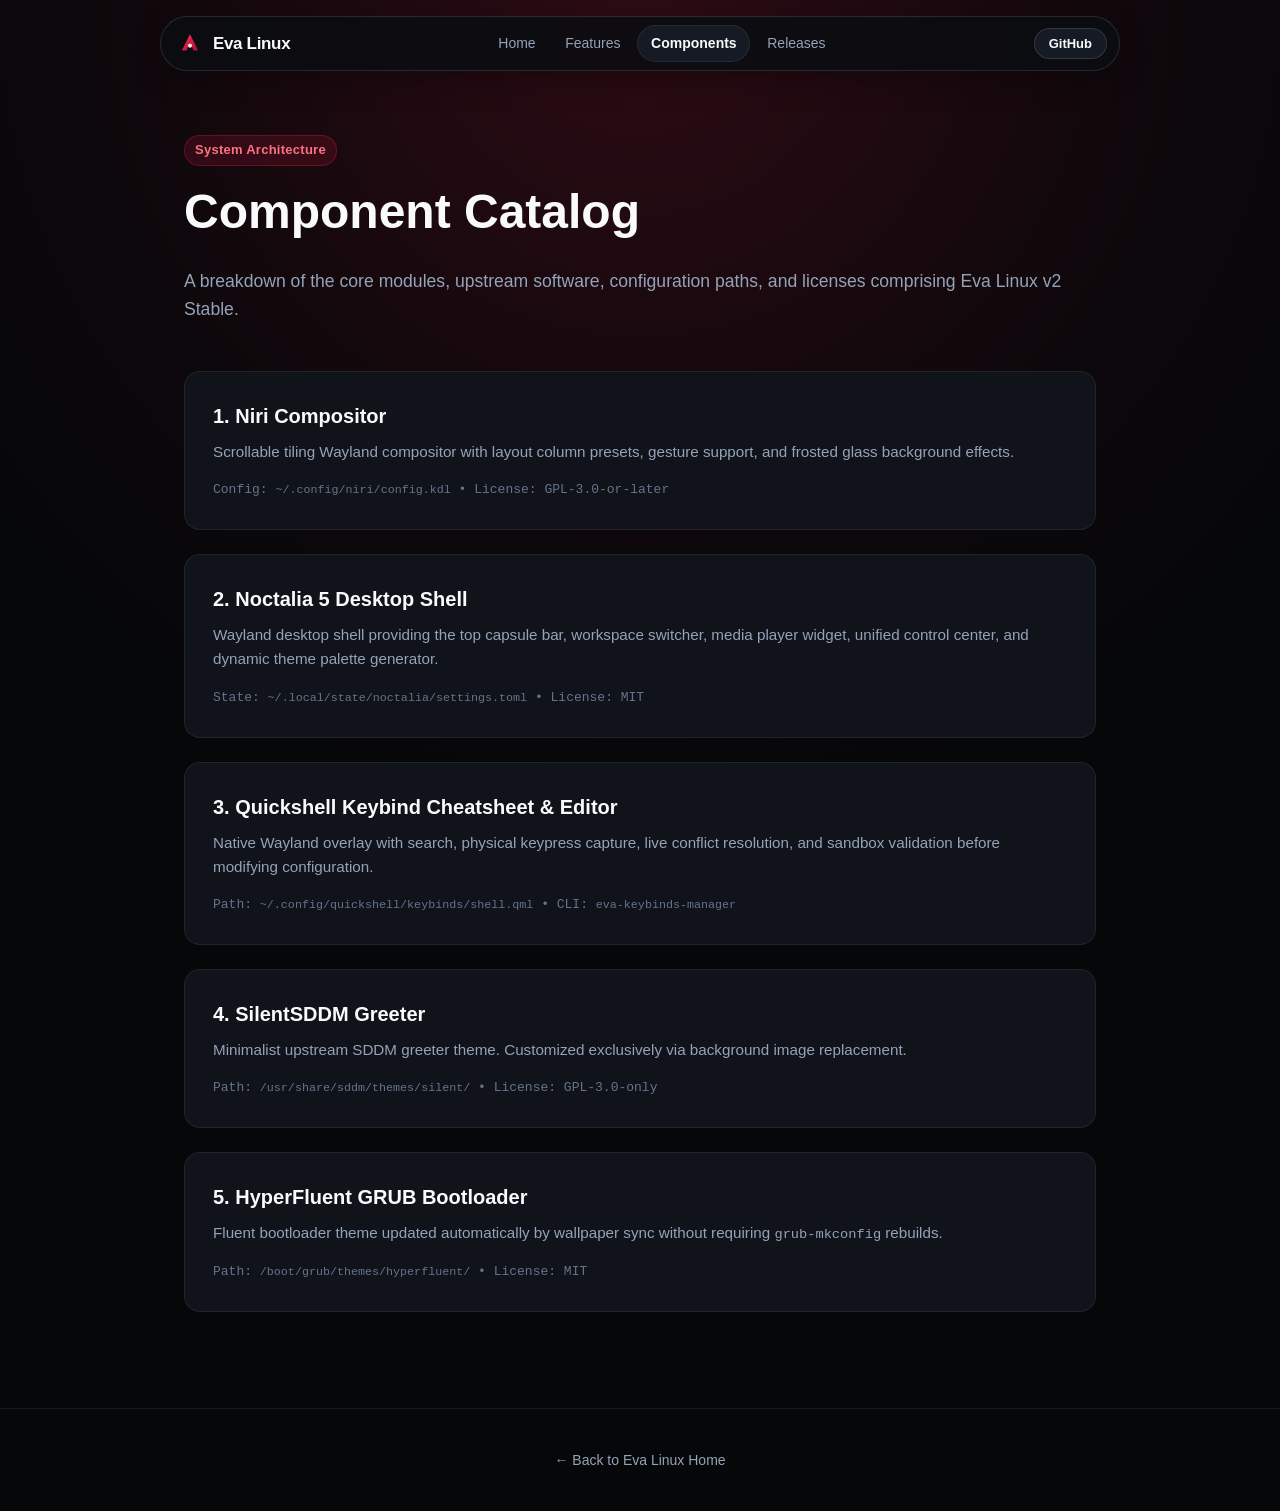
==== commit 0e290e97: "fix(site): update keybind popup screenshot and enhance shortcut caption layout - Replaced keybind ov" ====
--- a/catalog/index.html
+++ b/catalog/index.html
@@ -25,7 +25,7 @@
   <script>
     (function () {
       try {
-        var theme = localStorage.getItem('amanicx_theme') || 'system';
+        var theme = localStorage.getItem('amanicx_theme') || 'dark';
         var effective = theme === 'system' ? (window.matchMedia('(prefers-color-scheme: dark)').matches ? 'dark' : 'light') : theme;
         document.documentElement.setAttribute('data-theme', effective);
         document.documentElement.setAttribute('data-theme-setting', theme);
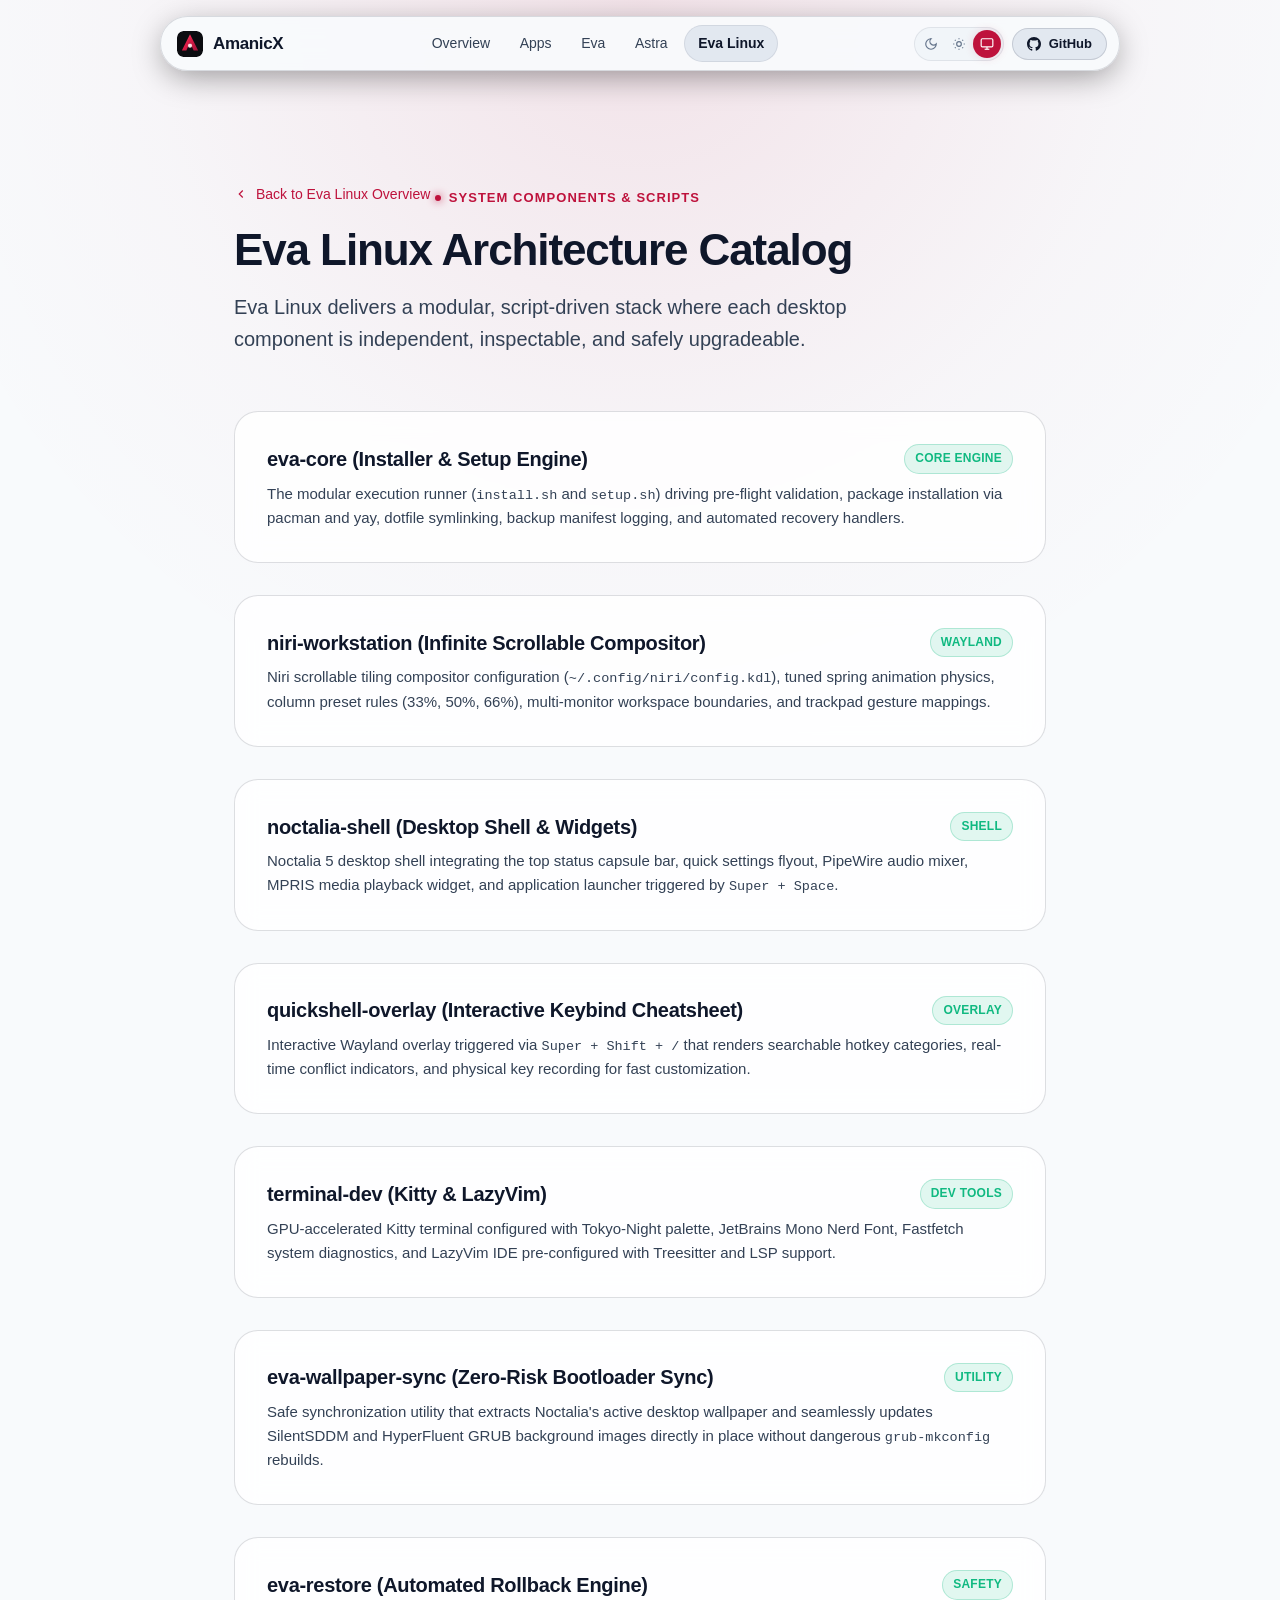
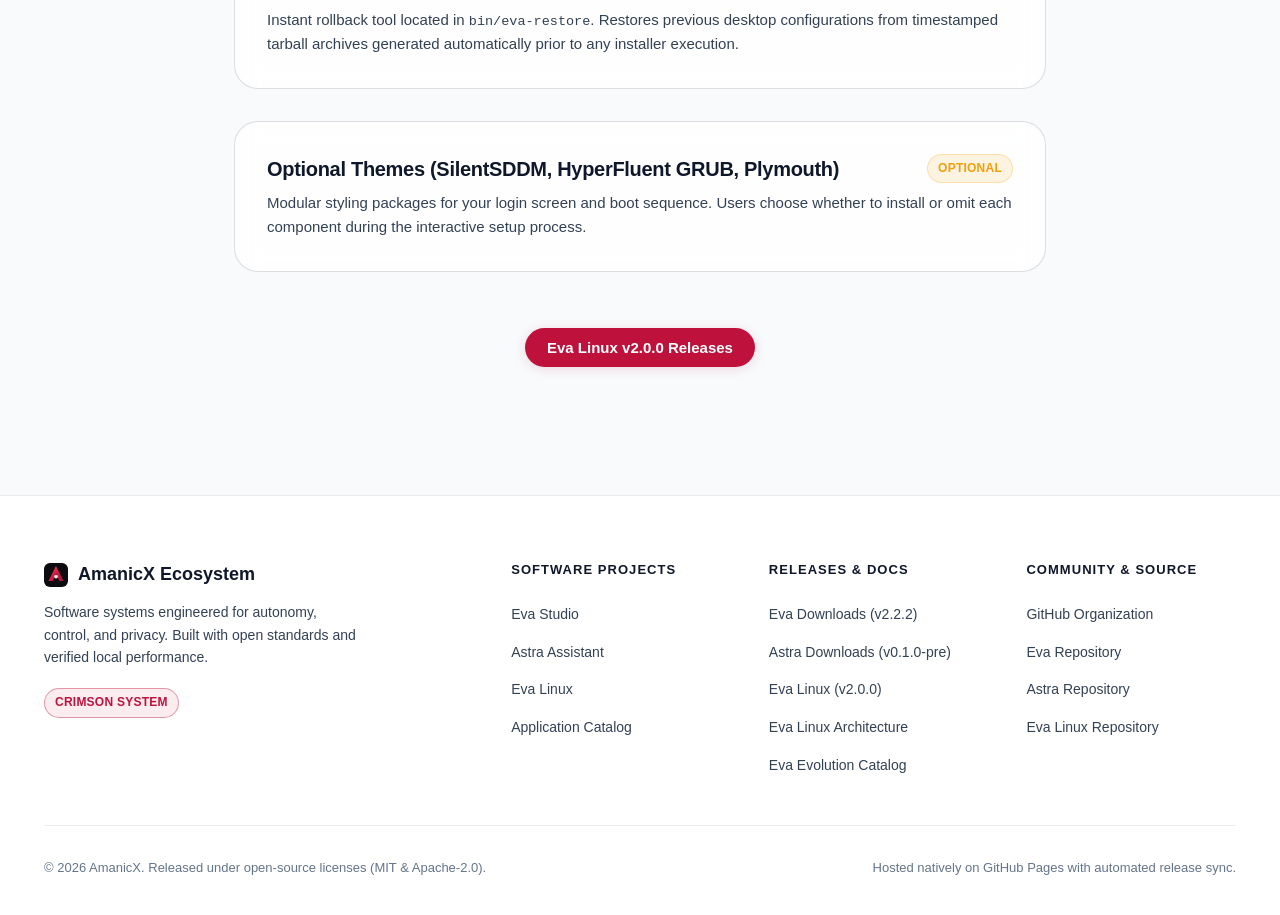
==== commit 9fa91df1: "feat(web): deploy unified Eva Linux v2 ecosystem site and disable Jekyll" ====
--- a/catalog/index.html
+++ b/catalog/index.html
@@ -3,29 +3,36 @@
 <head>
   <meta charset="utf-8">
   <meta name="viewport" content="width=device-width, initial-scale=1, viewport-fit=cover">
-  <title>Eva Linux Component Catalog | AmanicX</title>
-  <meta name="description" content="Technical stack, dependencies, and configuration mapping for Eva Linux v2 Stable.">
+  <title>Eva Linux Component Architecture | AmanicX</title>
+  <meta name="description" content="Technical architecture and modular components of Eva Linux.">
   <link rel="canonical" href="https://amanicx.github.io/eva-linux/catalog/">
   <meta name="theme-color" content="#0B0D12">
 
   <!-- OpenGraph -->
-  <meta property="og:title" content="Eva Linux Component Catalog | AmanicX">
-  <meta property="og:description" content="Technical stack and components of Eva Linux v2 Stable.">
+  <meta property="og:title" content="Eva Linux Component Architecture | AmanicX">
+  <meta property="og:description" content="Technical architecture and modular components of Eva Linux.">
   <meta property="og:type" content="website">
   <meta property="og:url" content="https://amanicx.github.io/eva-linux/catalog/">
-  <meta property="og:image" content="../site-assets/screenshot-desktop.jpg">
+  <meta property="og:image" content="https://amanicx.github.io/shared/assets/favicon.svg">
+  <meta name="twitter:card" content="summary_large_image">
+  <meta name="twitter:title" content="Eva Linux Component Architecture | AmanicX">
+  <meta name="twitter:description" content="Technical architecture and modular components of Eva Linux.">
+  <meta name="twitter:image" content="https://amanicx.github.io/shared/assets/favicon.svg">
 
   <!-- Favicon -->
-  <link rel="icon" type="image/svg+xml" href="../shared/assets/favicon.svg">
+  <link rel="icon" type="image/svg+xml" href="../../shared/assets/favicon.svg">
 
   <!-- Unified Stylesheets -->
-  <link rel="stylesheet" href="../shared/styles/design-system.css">
-  <link rel="stylesheet" href="../shared/styles/motion.css">
-
+  <link rel="stylesheet" href="../../shared/styles/design-system.css">
+  <link rel="stylesheet" href="../../shared/styles/motion.css">
+    <link rel="stylesheet" href="./shared/styles/design-system.css">
+  <link rel="stylesheet" href="./shared/styles/motion.css">
+
+  <!-- Instant Theme Script (Zero-FOUC) -->
   <script>
     (function () {
       try {
-        var theme = localStorage.getItem('amanicx_theme') || 'dark';
+        var theme = localStorage.getItem('amanicx_theme') || 'system';
         var effective = theme === 'system' ? (window.matchMedia('(prefers-color-scheme: dark)').matches ? 'dark' : 'light') : theme;
         document.documentElement.setAttribute('data-theme', effective);
         document.documentElement.setAttribute('data-theme-setting', theme);
@@ -34,80 +41,209 @@
   </script>
 </head>
 <body>
+  <div id="scroll-progress"></div>
+
+    <!-- Floating Pill Navigation (Nexora Inspired) -->
   <div class="nav-wrapper">
     <header class="nav-bar">
-      <a href="../" class="nav-brand" aria-label="Eva Linux Home">
-        <img class="nav-brand-mark" src="../shared/assets/favicon.svg" alt="AmanicX" width="26" height="26">
-        <span>Eva Linux</span>
+      <a href="../../" class="nav-brand" aria-label="AmanicX Ecosystem Home">
+        <img class="nav-brand-mark" src="../../shared/assets/favicon.svg" alt="AmanicX" width="26" height="26">
+        <span>AmanicX</span>
       </a>
 
       <nav class="nav-links" aria-label="Main Navigation">
-        <a href="../" class="nav-link">Home</a>
-        <a href="../#features" class="nav-link">Features</a>
-        <a href="./" class="nav-link active">Components</a>
-        <a href="../releases/" class="nav-link">Releases</a>
+        <a href="../../" class="nav-link ">Overview</a>
+        <a href="../../apps/" class="nav-link ">Apps</a>
+        <a href="../../eva/" class="nav-link ">Eva</a>
+        <a href="../../astra/" class="nav-link ">Astra</a>
+        <a href="../../eva-linux/" class="nav-link active">Eva Linux</a>
       </nav>
 
       <div class="nav-controls">
-        <a href="https://github.com/AmanicX/eva-linux" target="_blank" rel="noopener noreferrer" class="btn btn-secondary btn-sm">GitHub</a>
+        <div class="theme-switcher" role="group" aria-label="Theme mode switcher">
+          <button class="theme-btn" data-mode="dark" title="Dark Theme" aria-label="Dark Theme">
+            <svg width="14" height="14" viewBox="0 0 24 24" fill="none" stroke="currentColor" stroke-width="2"><path d="M12 3a6 6 0 0 0 9 9 9 9 0 1 1-9-9Z"/></svg>
+          </button>
+          <button class="theme-btn" data-mode="light" title="Light Theme" aria-label="Light Theme">
+            <svg width="14" height="14" viewBox="0 0 24 24" fill="none" stroke="currentColor" stroke-width="2"><circle cx="12" cy="12" r="4"/><path d="M12 2v2"/><path d="M12 20v2"/><path d="m4.93 4.93 1.41 1.41"/><path d="m17.66 17.66 1.41 1.41"/><path d="M2 12h2"/><path d="M20 12h2"/><path d="m6.34 17.66-1.41 1.41"/><path d="m19.07 4.93-1.41 1.41"/></svg>
+          </button>
+          <button class="theme-btn" data-mode="system" title="System Theme" aria-label="System Theme">
+            <svg width="14" height="14" viewBox="0 0 24 24" fill="none" stroke="currentColor" stroke-width="2"><rect width="20" height="14" x="2" y="3" rx="2"/><line x1="8" x2="16" y1="21" y2="21"/><line x1="12" x2="12" y1="17" y2="21"/></svg>
+          </button>
+        </div>
+
+        <a href="https://github.com/AmanicX" target="_blank" rel="noopener noreferrer" class="btn btn-sm btn-secondary" aria-label="GitHub Profile">
+          <svg width="14" height="14" viewBox="0 0 24 24" fill="currentColor"><path d="M12 0c-6.626 0-12 5.373-12 12 0 5.302 3.438 9.8 8.207 11.387.599.111.793-.261.793-.577v-2.234c-3.338.726-4.033-1.416-4.033-1.416-.546-1.387-1.333-1.756-1.333-1.756-1.089-.745.083-.729.083-.729 1.205.084 1.839 1.237 1.839 1.237 1.07 1.834 2.807 1.304 3.492.997.107-.775.418-1.305.762-1.604-2.665-.305-5.467-1.334-5.467-5.931 0-1.311.469-2.381 1.236-3.221-.124-.303-.535-1.524.117-3.176 0 0 1.008-.322 3.301 1.23.957-.266 1.983-.399 3.003-.404 1.02.005 2.047.138 3.006.404 2.291-1.552 3.297-1.23 3.297-1.23.653 1.653.242 2.874.118 3.176.77.84 1.235 1.911 1.235 3.221 0 4.609-2.807 5.624-5.479 5.921.43.372.823 1.102.823 2.222v3.293c0 .319.192.694.801.576 4.765-1.589 8.199-6.086 8.199-11.386 0-6.627-5.373-12-12-12z"/></svg>
+          <span>GitHub</span>
+        </a>
       </div>
     </header>
   </div>
 
-  <main class="page-container" style="max-width: 960px; margin: 0 auto; padding: 5rem 1.5rem 6rem;">
-    <div style="margin-bottom: 3rem;">
-      <span class="badge badge-dev" style="font-size:0.8125rem; background:rgba(225,29,72,0.15); border:1px solid rgba(225,29,72,0.3); color:#FB7185;">System Architecture</span>
-      <h1 style="font-size: clamp(2rem, 4vw, 3rem); font-weight: 800; margin: 0.5rem 0 1rem;">Component Catalog</h1>
-      <p style="color: var(--text-secondary); font-size: 1.1rem; line-height: 1.6;">
-        A breakdown of the core modules, upstream software, configuration paths, and licenses comprising Eva Linux v2 Stable.
-      </p>
+
+  <section class="section-lg">
+    <div class="container container-narrow">
+      <div style="margin-bottom:3.5rem;">
+        <a href="../" style="display:inline-flex; align-items:center; gap:0.5rem; font-size:0.875rem; color:var(--accent-primary); margin-bottom:1rem;">
+          <svg width="14" height="14" viewBox="0 0 24 24" fill="none" stroke="currentColor" stroke-width="2"><path d="m15 18-6-6 6-6"/></svg>
+          Back to Eva Linux Overview
+        </a>
+        <div class="eyebrow">SYSTEM COMPONENTS &amp; SCRIPTS</div>
+        <h1 class="title-section" style="margin-bottom:1rem;">Eva Linux Architecture Catalog</h1>
+        <p class="lead">
+          Eva Linux delivers a modular, script-driven stack where each desktop component is independent, inspectable, and safely upgradeable.
+        </p>
+      </div>
+
+      <div style="display:flex; flex-direction:column; gap:2rem;">
+        <div class="card card-glass">
+          <div style="display:flex; justify-content:space-between; align-items:center; margin-bottom:0.5rem;">
+            <h3 class="title-card">eva-core (Installer &amp; Setup Engine)</h3>
+            <span class="badge badge-stable">CORE ENGINE</span>
+          </div>
+          <p style="font-size:0.9375rem; color:var(--text-secondary); line-height:1.6;">
+            The modular execution runner (<code>install.sh</code> and <code>setup.sh</code>) driving pre-flight validation, package installation via pacman and yay, dotfile symlinking, backup manifest logging, and automated recovery handlers.
+          </p>
+        </div>
+
+        <div class="card card-glass">
+          <div style="display:flex; justify-content:space-between; align-items:center; margin-bottom:0.5rem;">
+            <h3 class="title-card">niri-workstation (Infinite Scrollable Compositor)</h3>
+            <span class="badge badge-stable">WAYLAND</span>
+          </div>
+          <p style="font-size:0.9375rem; color:var(--text-secondary); line-height:1.6;">
+            Niri scrollable tiling compositor configuration (<code>~/.config/niri/config.kdl</code>), tuned spring animation physics, column preset rules (33%, 50%, 66%), multi-monitor workspace boundaries, and trackpad gesture mappings.
+          </p>
+        </div>
+
+        <div class="card card-glass">
+          <div style="display:flex; justify-content:space-between; align-items:center; margin-bottom:0.5rem;">
+            <h3 class="title-card">noctalia-shell (Desktop Shell &amp; Widgets)</h3>
+            <span class="badge badge-stable">SHELL</span>
+          </div>
+          <p style="font-size:0.9375rem; color:var(--text-secondary); line-height:1.6;">
+            Noctalia 5 desktop shell integrating the top status capsule bar, quick settings flyout, PipeWire audio mixer, MPRIS media playback widget, and application launcher triggered by <code>Super + Space</code>.
+          </p>
+        </div>
+
+        <div class="card card-glass">
+          <div style="display:flex; justify-content:space-between; align-items:center; margin-bottom:0.5rem;">
+            <h3 class="title-card">quickshell-overlay (Interactive Keybind Cheatsheet)</h3>
+            <span class="badge badge-stable">OVERLAY</span>
+          </div>
+          <p style="font-size:0.9375rem; color:var(--text-secondary); line-height:1.6;">
+            Interactive Wayland overlay triggered via <code>Super + Shift + /</code> that renders searchable hotkey categories, real-time conflict indicators, and physical key recording for fast customization.
+          </p>
+        </div>
+
+        <div class="card card-glass">
+          <div style="display:flex; justify-content:space-between; align-items:center; margin-bottom:0.5rem;">
+            <h3 class="title-card">terminal-dev (Kitty &amp; LazyVim)</h3>
+            <span class="badge badge-stable">DEV TOOLS</span>
+          </div>
+          <p style="font-size:0.9375rem; color:var(--text-secondary); line-height:1.6;">
+            GPU-accelerated Kitty terminal configured with Tokyo-Night palette, JetBrains Mono Nerd Font, Fastfetch system diagnostics, and LazyVim IDE pre-configured with Treesitter and LSP support.
+          </p>
+        </div>
+
+        <div class="card card-glass">
+          <div style="display:flex; justify-content:space-between; align-items:center; margin-bottom:0.5rem;">
+            <h3 class="title-card">eva-wallpaper-sync (Zero-Risk Bootloader Sync)</h3>
+            <span class="badge badge-stable">UTILITY</span>
+          </div>
+          <p style="font-size:0.9375rem; color:var(--text-secondary); line-height:1.6;">
+            Safe synchronization utility that extracts Noctalia's active desktop wallpaper and seamlessly updates SilentSDDM and HyperFluent GRUB background images directly in place without dangerous <code>grub-mkconfig</code> rebuilds.
+          </p>
+        </div>
+
+        <div class="card card-glass">
+          <div style="display:flex; justify-content:space-between; align-items:center; margin-bottom:0.5rem;">
+            <h3 class="title-card">eva-restore (Automated Rollback Engine)</h3>
+            <span class="badge badge-stable">SAFETY</span>
+          </div>
+          <p style="font-size:0.9375rem; color:var(--text-secondary); line-height:1.6;">
+            Instant rollback tool located in <code>bin/eva-restore</code>. Restores previous desktop configurations from timestamped tarball archives generated automatically prior to any installer execution.
+          </p>
+        </div>
+
+        <div class="card card-glass">
+          <div style="display:flex; justify-content:space-between; align-items:center; margin-bottom:0.5rem;">
+            <h3 class="title-card">Optional Themes (SilentSDDM, HyperFluent GRUB, Plymouth)</h3>
+            <span class="badge badge-preview">OPTIONAL</span>
+          </div>
+          <p style="font-size:0.9375rem; color:var(--text-secondary); line-height:1.6;">
+            Modular styling packages for your login screen and boot sequence. Users choose whether to install or omit each component during the interactive setup process.
+          </p>
+        </div>
+      </div>
+
+      <div style="text-align:center; margin-top:3.5rem;">
+        <a href="../releases/" class="btn btn-primary">Eva Linux v2.0.0 Releases</a>
+      </div>
     </div>
-
-    <div style="display: flex; flex-direction: column; gap: 1.5rem;">
-      <div style="background: var(--bg-surface-1); border: 1px solid var(--border-subtle); border-radius: var(--radius-lg); padding: 1.75rem;">
-        <h3 style="font-size: 1.25rem; font-weight: 700; margin: 0 0 0.5rem 0;">1. Niri Compositor</h3>
-        <p style="color: var(--text-secondary); font-size: 0.95rem; margin: 0 0 1rem 0;">Scrollable tiling Wayland compositor with layout column presets, gesture support, and frosted glass background effects.</p>
-        <div style="font-family: var(--font-mono); font-size: 0.8125rem; color: var(--text-muted);">
-          <span>Config: <code>~/.config/niri/config.kdl</code></span> • <span>License: GPL-3.0-or-later</span>
-        </div>
-      </div>
-
-      <div style="background: var(--bg-surface-1); border: 1px solid var(--border-subtle); border-radius: var(--radius-lg); padding: 1.75rem;">
-        <h3 style="font-size: 1.25rem; font-weight: 700; margin: 0 0 0.5rem 0;">2. Noctalia 5 Desktop Shell</h3>
-        <p style="color: var(--text-secondary); font-size: 0.95rem; margin: 0 0 1rem 0;">Wayland desktop shell providing the top capsule bar, workspace switcher, media player widget, unified control center, and dynamic theme palette generator.</p>
-        <div style="font-family: var(--font-mono); font-size: 0.8125rem; color: var(--text-muted);">
-          <span>State: <code>~/.local/state/noctalia/settings.toml</code></span> • <span>License: MIT</span>
-        </div>
-      </div>
-
-      <div style="background: var(--bg-surface-1); border: 1px solid var(--border-subtle); border-radius: var(--radius-lg); padding: 1.75rem;">
-        <h3 style="font-size: 1.25rem; font-weight: 700; margin: 0 0 0.5rem 0;">3. Quickshell Keybind Cheatsheet & Editor</h3>
-        <p style="color: var(--text-secondary); font-size: 0.95rem; margin: 0 0 1rem 0;">Native Wayland overlay with search, physical keypress capture, live conflict resolution, and sandbox validation before modifying configuration.</p>
-        <div style="font-family: var(--font-mono); font-size: 0.8125rem; color: var(--text-muted);">
-          <span>Path: <code>~/.config/quickshell/keybinds/shell.qml</code></span> • <span>CLI: <code>eva-keybinds-manager</code></span>
-        </div>
-      </div>
-
-      <div style="background: var(--bg-surface-1); border: 1px solid var(--border-subtle); border-radius: var(--radius-lg); padding: 1.75rem;">
-        <h3 style="font-size: 1.25rem; font-weight: 700; margin: 0 0 0.5rem 0;">4. SilentSDDM Greeter</h3>
-        <p style="color: var(--text-secondary); font-size: 0.95rem; margin: 0 0 1rem 0;">Minimalist upstream SDDM greeter theme. Customized exclusively via background image replacement.</p>
-        <div style="font-family: var(--font-mono); font-size: 0.8125rem; color: var(--text-muted);">
-          <span>Path: <code>/usr/share/sddm/themes/silent/</code></span> • <span>License: GPL-3.0-only</span>
-        </div>
-      </div>
-
-      <div style="background: var(--bg-surface-1); border: 1px solid var(--border-subtle); border-radius: var(--radius-lg); padding: 1.75rem;">
-        <h3 style="font-size: 1.25rem; font-weight: 700; margin: 0 0 0.5rem 0;">5. HyperFluent GRUB Bootloader</h3>
-        <p style="color: var(--text-secondary); font-size: 0.95rem; margin: 0 0 1rem 0;">Fluent bootloader theme updated automatically by wallpaper sync without requiring <code>grub-mkconfig</code> rebuilds.</p>
-        <div style="font-family: var(--font-mono); font-size: 0.8125rem; color: var(--text-muted);">
-          <span>Path: <code>/boot/grub/themes/hyperfluent/</code></span> • <span>License: MIT</span>
-        </div>
+  </section>
+
+    <!-- Unified Ecosystem Footer -->
+  <footer class="footer">
+    <div class="container">
+      <div class="footer-grid">
+        <div class="footer-brand">
+          <div style="display:flex; align-items:center; gap:0.625rem; font-weight:700; font-size:1.125rem; margin-bottom:0.75rem;">
+            <img src="../../shared/assets/favicon.svg" alt="AmanicX" width="24" height="24">
+            <span>AmanicX Ecosystem</span>
+          </div>
+          <p style="font-size:0.875rem; color:var(--text-secondary); line-height:1.6; margin-bottom:1.25rem;">
+            Software systems engineered for autonomy, control, and privacy. Built with open standards and verified local performance.
+          </p>
+          <div class="badge badge-dev">CRIMSON SYSTEM</div>
+        </div>
+
+        <div>
+          <div class="footer-title">Software Projects</div>
+          <ul class="footer-links">
+            <li><a href="../../eva/">Eva Studio</a></li>
+            <li><a href="../../astra/">Astra Assistant</a></li>
+            <li><a href="../../eva-linux/">Eva Linux</a></li>
+            <li><a href="../../apps/">Application Catalog</a></li>
+          </ul>
+        </div>
+
+        <div>
+          <div class="footer-title">Releases & Docs</div>
+          <ul class="footer-links">
+            <li><a href="../../eva/releases/">Eva Downloads (v2.2.2)</a></li>
+            <li><a href="../../astra/releases/">Astra Downloads (v0.1.0-pre)</a></li>
+            <li><a href="../../eva-linux/releases/">Eva Linux (v2.0.0)</a></li>
+            <li><a href="../../eva-linux/catalog/">Eva Linux Architecture</a></li>
+            <li><a href="../../eva/catalog/">Eva Evolution Catalog</a></li>
+          </ul>
+        </div>
+
+        <div>
+          <div class="footer-title">Community & Source</div>
+          <ul class="footer-links">
+            <li><a href="https://github.com/AmanicX" target="_blank" rel="noopener noreferrer">GitHub Organization</a></li>
+            <li><a href="https://github.com/AmanicX/eva" target="_blank" rel="noopener noreferrer">Eva Repository</a></li>
+            <li><a href="https://github.com/AmanicX/astra" target="_blank" rel="noopener noreferrer">Astra Repository</a></li>
+            <li><a href="https://github.com/AmanicX/eva-linux" target="_blank" rel="noopener noreferrer">Eva Linux Repository</a></li>
+          </ul>
+        </div>
+      </div>
+
+      <div class="footer-bottom">
+        <div>&copy; 2026 AmanicX. Released under open-source licenses (MIT & Apache-2.0).</div>
+        <div>Hosted natively on GitHub Pages with automated release sync.</div>
       </div>
     </div>
-  </main>
-
-  <footer style="border-top: 1px solid var(--border-subtle); padding: 2.5rem 1.5rem; text-align: center; font-size: 0.875rem; color: var(--text-muted);">
-    <a href="../" style="color: var(--text-secondary);">← Back to Eva Linux Home</a>
   </footer>
+
+  <!-- Scripts -->
+  <script src="../../shared/scripts/theme.js"></script>
+  <script src="../../shared/scripts/motion.js"></script>
+  <script src="../../shared/scripts/ecosystem-client.js"></script>
+    <script src="./shared/scripts/theme.js"></script>
+  <script src="./shared/scripts/motion.js"></script>
+  <script src="./shared/scripts/ecosystem-client.js"></script>
 </body>
 </html>
+
--- a/shared/styles/design-system.css
+++ b/shared/styles/design-system.css
@@ -200,9 +200,79 @@
   border: none;
 }
 
-code, kbd, pre {
+code, pre {
   font-family: var(--font-mono);
   font-size: 0.9em;
+}
+
+kbd {
+  display: inline-block;
+  padding: 0.2rem 0.5rem;
+  font-family: var(--font-mono);
+  font-size: 0.8rem;
+  background: var(--bg-surface-3);
+  border: 1px solid var(--border-medium);
+  border-radius: var(--radius-sm);
+  color: var(--text-primary);
+  box-shadow: 0 1px 2px rgba(0,0,0,0.4);
+  white-space: nowrap;
+}
+
+.keybind-pill {
+  display: inline-flex;
+  align-items: center;
+  gap: 0.25rem;
+  flex-shrink: 0;
+  white-space: nowrap;
+  background: var(--bg-surface-3);
+  border: 1px solid var(--border-medium);
+  border-radius: var(--radius-sm);
+  padding: 0.25rem 0.5rem;
+  box-shadow: 0 1px 3px rgba(0, 0, 0, 0.25);
+}
+
+.keybind-pill kbd {
+  padding: 0.15rem 0.45rem;
+  font-family: var(--font-mono);
+  font-size: 0.75rem;
+  font-weight: 600;
+  background: var(--bg-surface-1);
+  border: 1px solid var(--border-subtle);
+  color: var(--text-primary);
+  box-shadow: 0 1px 2px rgba(0, 0, 0, 0.2);
+  line-height: 1.2;
+}
+
+.keybind-pill .pill-sep {
+  color: var(--text-muted);
+  font-size: 0.75rem;
+  font-weight: 600;
+  user-select: none;
+  padding: 0 1px;
+}
+
+.preview-caption {
+  padding: 0.875rem 1.25rem;
+  font-size: 0.875rem;
+  color: var(--text-secondary);
+  border-top: 1px solid var(--border-subtle);
+  display: flex;
+  justify-content: space-between;
+  align-items: center;
+  gap: 0.75rem;
+  background: var(--bg-surface-1);
+}
+
+@media (max-width: 540px) {
+  .preview-caption {
+    flex-direction: column;
+    align-items: flex-start;
+    gap: 0.625rem;
+    padding: 0.75rem 1rem;
+  }
+  .keybind-pill {
+    align-self: flex-start;
+  }
 }
 
 .tabular {
@@ -495,6 +565,13 @@
   transition: all var(--duration-base) var(--ease-out-cubic);
   position: relative;
   overflow: hidden;
+}
+
+.card-filter,
+.card:has(.pill-dropdown) {
+  overflow: visible !important;
+  position: relative;
+  z-index: 50;
 }
 
 .card:hover {
--- a/shared/styles/motion.css
+++ b/shared/styles/motion.css
@@ -163,6 +163,7 @@
 }
 
 /* Stagger Delay Utilities */
+.reveal.no-delay { transition-delay: 0s !important; }
 .delay-100 { transition-delay: 100ms; }
 .delay-200 { transition-delay: 200ms; }
 .delay-300 { transition-delay: 300ms; }
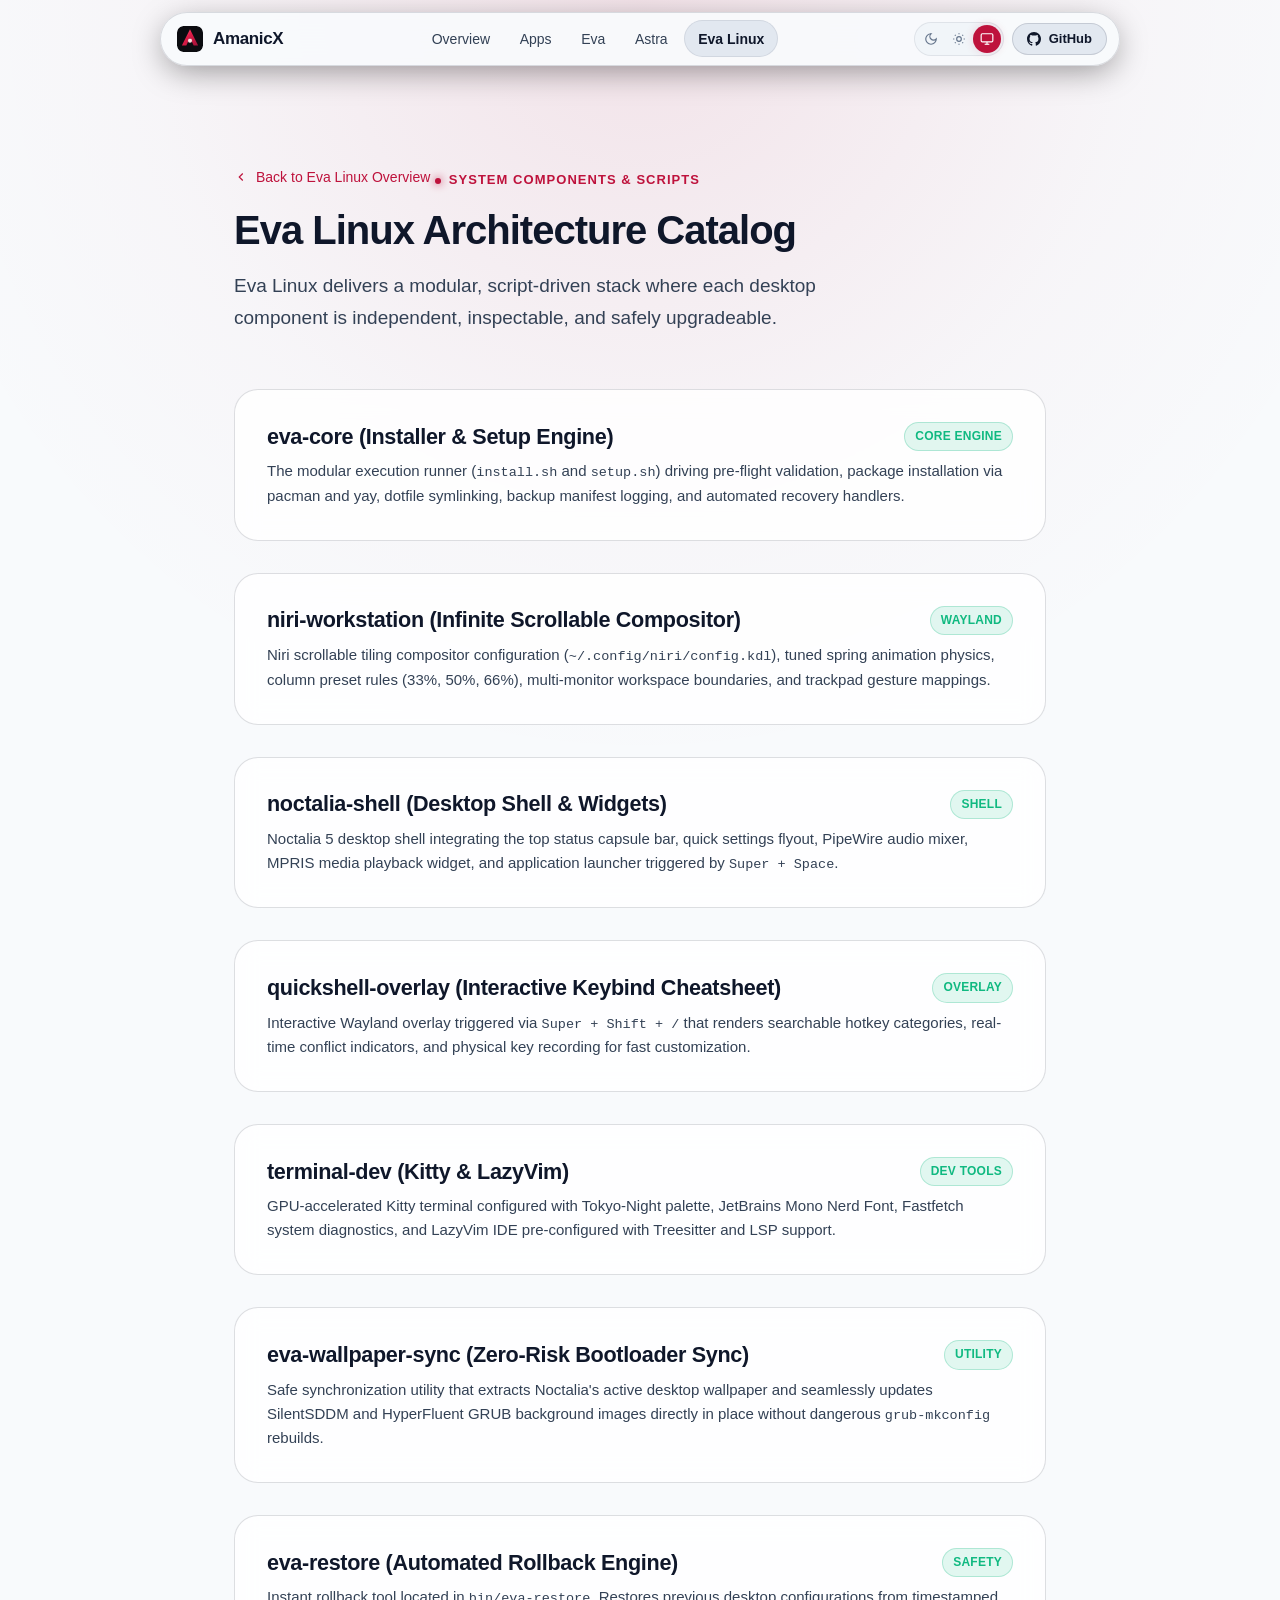
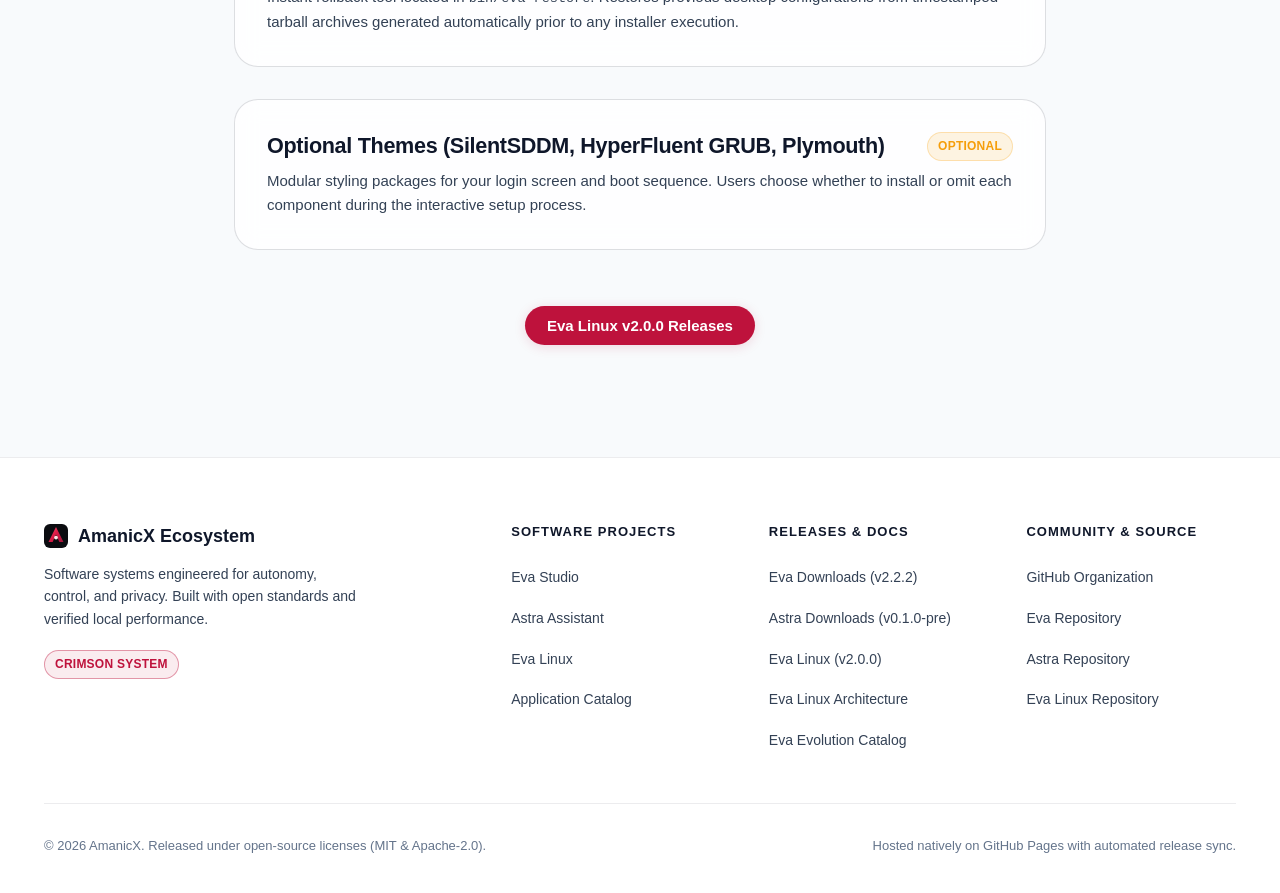
==== commit 0daae6f4: "feat(website): responsive navigation drawer, fluid typography, and mobile layout refinements" ====
--- a/catalog/index.html
+++ b/catalog/index.html
@@ -48,7 +48,7 @@
     <header class="nav-bar">
       <a href="../../" class="nav-brand" aria-label="AmanicX Ecosystem Home">
         <img class="nav-brand-mark" src="../../shared/assets/favicon.svg" alt="AmanicX" width="26" height="26">
-        <span>AmanicX</span>
+        <span class="nav-brand-text">AmanicX</span>
       </a>
 
       <nav class="nav-links" aria-label="Main Navigation">
@@ -72,12 +72,110 @@
           </button>
         </div>
 
-        <a href="https://github.com/AmanicX" target="_blank" rel="noopener noreferrer" class="btn btn-sm btn-secondary" aria-label="GitHub Profile">
+        <a href="https://github.com/AmanicX" target="_blank" rel="noopener noreferrer" class="btn btn-sm btn-secondary nav-github" aria-label="GitHub Profile">
           <svg width="14" height="14" viewBox="0 0 24 24" fill="currentColor"><path d="M12 0c-6.626 0-12 5.373-12 12 0 5.302 3.438 9.8 8.207 11.387.599.111.793-.261.793-.577v-2.234c-3.338.726-4.033-1.416-4.033-1.416-.546-1.387-1.333-1.756-1.333-1.756-1.089-.745.083-.729.083-.729 1.205.084 1.839 1.237 1.839 1.237 1.07 1.834 2.807 1.304 3.492.997.107-.775.418-1.305.762-1.604-2.665-.305-5.467-1.334-5.467-5.931 0-1.311.469-2.381 1.236-3.221-.124-.303-.535-1.524.117-3.176 0 0 1.008-.322 3.301 1.23.957-.266 1.983-.399 3.003-.404 1.02.005 2.047.138 3.006.404 2.291-1.552 3.297-1.23 3.297-1.23.653 1.653.242 2.874.118 3.176.77.84 1.235 1.911 1.235 3.221 0 4.609-2.807 5.624-5.479 5.921.43.372.823 1.102.823 2.222v3.293c0 .319.192.694.801.576 4.765-1.589 8.199-6.086 8.199-11.386 0-6.627-5.373-12-12-12z"/></svg>
           <span>GitHub</span>
         </a>
+
+        <!-- Mobile Navigation Hamburger Toggle Button -->
+        <button type="button" class="nav-toggle-btn" aria-label="Toggle mobile menu" aria-expanded="false" aria-controls="mobile-nav-drawer">
+          <span class="nav-toggle-icon">
+            <span class="bar bar-1"></span>
+            <span class="bar bar-2"></span>
+            <span class="bar bar-3"></span>
+          </span>
+        </button>
       </div>
     </header>
+
+    <!-- Full-Screen Glassmorphic Mobile Drawer -->
+    <div id="mobile-nav-drawer" class="mobile-drawer" role="dialog" aria-modal="true" aria-label="Mobile Navigation" hidden>
+      <div class="mobile-drawer-backdrop" data-action="close-menu"></div>
+      <div class="mobile-drawer-content">
+        <div class="mobile-drawer-header">
+          <div class="nav-brand">
+            <img class="nav-brand-mark" src="../../shared/assets/favicon.svg" alt="AmanicX" width="24" height="24">
+            <span class="nav-brand-text">AmanicX</span>
+          </div>
+          <button type="button" class="mobile-drawer-close" aria-label="Close navigation" data-action="close-menu">
+            <svg width="20" height="20" viewBox="0 0 24 24" fill="none" stroke="currentColor" stroke-width="2.5"><line x1="18" y1="6" x2="6" y2="18"/><line x1="6" y1="6" x2="18" y2="18"/></svg>
+          </button>
+        </div>
+
+        <div class="mobile-drawer-body">
+          <div class="mobile-drawer-section-label">ECOSYSTEM DIRECTORY</div>
+          <nav class="mobile-nav-links">
+            <a href="../../" class="mobile-nav-link ">
+              <div class="mobile-nav-icon">
+                <svg width="18" height="18" viewBox="0 0 24 24" fill="none" stroke="currentColor" stroke-width="2"><path d="m3 9 9-7 9 7v11a2 2 0 0 1-2 2H5a2 2 0 0 1-2-2z"/><polyline points="9 22 9 12 15 12 15 22"/></svg>
+              </div>
+              <div class="mobile-nav-text">
+                <span class="mobile-nav-title">Overview</span>
+                <span class="mobile-nav-desc">Ecosystem hub and flagship software</span>
+              </div>
+              <svg class="mobile-nav-chevron" width="16" height="16" viewBox="0 0 24 24" fill="none" stroke="currentColor" stroke-width="2.5"><path d="m9 18 6-6-6-6"/></svg>
+            </a>
+
+            <a href="../../apps/" class="mobile-nav-link ">
+              <div class="mobile-nav-icon">
+                <svg width="18" height="18" viewBox="0 0 24 24" fill="none" stroke="currentColor" stroke-width="2"><rect width="7" height="7" x="3" y="3" rx="1"/><rect width="7" height="7" x="14" y="3" rx="1"/><rect width="7" height="7" x="14" y="14" rx="1"/><rect width="7" height="7" x="3" y="14" rx="1"/></svg>
+              </div>
+              <div class="mobile-nav-text">
+                <span class="mobile-nav-title">Application Catalog</span>
+                <span class="mobile-nav-desc">Searchable registry and platform releases</span>
+              </div>
+              <svg class="mobile-nav-chevron" width="16" height="16" viewBox="0 0 24 24" fill="none" stroke="currentColor" stroke-width="2.5"><path d="m9 18 6-6-6-6"/></svg>
+            </a>
+
+            <a href="../../eva/" class="mobile-nav-link ">
+              <div class="mobile-nav-icon">
+                <svg width="18" height="18" viewBox="0 0 24 24" fill="none" stroke="currentColor" stroke-width="2"><path d="M21 15a2 2 0 0 1-2 2H7l-4 4V5a2 2 0 0 1 2-2h14a2 2 0 0 1 2 2z"/></svg>
+              </div>
+              <div class="mobile-nav-text">
+                <span class="mobile-nav-title">Eva AI Studio</span>
+                <span class="mobile-nav-desc">Private AI character conversation studio</span>
+              </div>
+              <svg class="mobile-nav-chevron" width="16" height="16" viewBox="0 0 24 24" fill="none" stroke="currentColor" stroke-width="2.5"><path d="m9 18 6-6-6-6"/></svg>
+            </a>
+
+            <a href="../../astra/" class="mobile-nav-link ">
+              <div class="mobile-nav-icon">
+                <svg width="18" height="18" viewBox="0 0 24 24" fill="none" stroke="currentColor" stroke-width="2"><circle cx="12" cy="12" r="10"/><path d="m10 15 5-3-5-3v6Z"/></svg>
+              </div>
+              <div class="mobile-nav-text">
+                <span class="mobile-nav-title">Astra Assistant</span>
+                <span class="mobile-nav-desc">Permission-gated desktop assistant & automation</span>
+              </div>
+              <svg class="mobile-nav-chevron" width="16" height="16" viewBox="0 0 24 24" fill="none" stroke="currentColor" stroke-width="2.5"><path d="m9 18 6-6-6-6"/></svg>
+            </a>
+
+            <a href="../../eva-linux/" class="mobile-nav-link active">
+              <div class="mobile-nav-icon">
+                <svg width="18" height="18" viewBox="0 0 24 24" fill="none" stroke="currentColor" stroke-width="2"><rect width="20" height="14" x="2" y="3" rx="2"/><line x1="8" x2="16" y1="21" y2="21"/><line x1="12" x2="12" y1="17" y2="21"/></svg>
+              </div>
+              <div class="mobile-nav-text">
+                <span class="mobile-nav-title">Eva Linux</span>
+                <span class="mobile-nav-desc">Curated Arch Linux distribution</span>
+              </div>
+              <svg class="mobile-nav-chevron" width="16" height="16" viewBox="0 0 24 24" fill="none" stroke="currentColor" stroke-width="2.5"><path d="m9 18 6-6-6-6"/></svg>
+            </a>
+          </nav>
+
+          <div class="mobile-drawer-section-label" style="margin-top:1.5rem;">QUICK ACTIONS</div>
+          <div class="mobile-drawer-actions">
+            <a href="https://github.com/AmanicX" target="_blank" rel="noopener noreferrer" class="btn btn-secondary mobile-action-btn">
+              <svg width="16" height="16" viewBox="0 0 24 24" fill="currentColor"><path d="M12 0c-6.626 0-12 5.373-12 12 0 5.302 3.438 9.8 8.207 11.387.599.111.793-.261.793-.577v-2.234c-3.338.726-4.033-1.416-4.033-1.416-.546-1.387-1.333-1.756-1.333-1.756-1.089-.745.083-.729.083-.729 1.205.084 1.839 1.237 1.839 1.237 1.07 1.834 2.807 1.304 3.492.997.107-.775.418-1.305.762-1.604-2.665-.305-5.467-1.334-5.467-5.931 0-1.311.469-2.381 1.236-3.221-.124-.303-.535-1.524.117-3.176 0 0 1.008-.322 3.301 1.23.957-.266 1.983-.399 3.003-.404 1.02.005 2.047.138 3.006.404 2.291-1.552 3.297-1.23 3.297-1.23.653 1.653.242 2.874.118 3.176.77.84 1.235 1.911 1.235 3.221 0 4.609-2.807 5.624-5.479 5.921.43.372.823 1.102.823 2.222v3.293c0 .319.192.694.801.576 4.765-1.589 8.199-6.086 8.199-11.386 0-6.627-5.373-12-12-12z"/></svg>
+              <span>GitHub Organization Profile</span>
+            </a>
+          </div>
+
+          <div class="mobile-drawer-footer">
+            <span class="badge badge-dev">AMANICX ECOSYSTEM</span>
+            <span style="font-size:0.75rem; color:var(--text-muted);">v2.2 &bull; Open Source</span>
+          </div>
+        </div>
+      </div>
+    </div>
   </div>
 
 
--- a/shared/styles/design-system.css
+++ b/shared/styles/design-system.css
@@ -304,13 +304,51 @@
 }
 
 .section {
-  padding: 6rem 0;
+  padding: 5.5rem 0;
   position: relative;
 }
 
 .section-lg {
-  padding: 8rem 0;
+  padding: 7rem 0;
   position: relative;
+}
+
+/* Responsive spacing */
+@media (max-width: 860px) {
+  .section {
+    padding: 4rem 0;
+  }
+  .section-lg {
+    padding: 5rem 0;
+  }
+}
+
+@media (max-width: 640px) {
+  .container,
+  .container-wide,
+  .container-narrow {
+    padding: 0 1rem;
+  }
+  .section {
+    padding: 3.25rem 0;
+  }
+  .section-lg {
+    padding: 4rem 0;
+  }
+}
+
+@media (max-width: 380px) {
+  .container,
+  .container-wide,
+  .container-narrow {
+    padding: 0 0.75rem;
+  }
+  .section {
+    padding: 2.75rem 0;
+  }
+  .section-lg {
+    padding: 3.25rem 0;
+  }
 }
 
 /* --------------------------------------------------------------------------
@@ -339,33 +377,36 @@
 }
 
 .title-display {
-  font-size: clamp(2.5rem, 5.5vw, 4.5rem);
+  font-size: clamp(1.85rem, 5.5vw + 0.2rem, 4.25rem);
   font-weight: 700;
-  line-height: 1.08;
+  line-height: 1.1;
   letter-spacing: -0.035em;
   color: var(--text-primary);
+  overflow-wrap: break-word;
 }
 
 .title-section {
-  font-size: clamp(1.875rem, 3.5vw, 2.75rem);
+  font-size: clamp(1.45rem, 3.2vw + 0.3rem, 2.5rem);
   font-weight: 700;
-  line-height: 1.15;
+  line-height: 1.18;
   letter-spacing: -0.025em;
   color: var(--text-primary);
+  overflow-wrap: break-word;
 }
 
 .title-card {
-  font-size: 1.25rem;
+  font-size: clamp(1.125rem, 1.8vw, 1.35rem);
   font-weight: 600;
   line-height: 1.3;
   letter-spacing: -0.015em;
   color: var(--text-primary);
+  overflow-wrap: break-word;
 }
 
 .lead {
-  font-size: clamp(1.0625rem, 1.8vw, 1.25rem);
+  font-size: clamp(0.9375rem, 1.2vw + 0.4rem, 1.1875rem);
   color: var(--text-secondary);
-  line-height: 1.6;
+  line-height: 1.65;
   max-width: 680px;
 }
 
@@ -438,12 +479,12 @@
 }
 
 /* --------------------------------------------------------------------------
-   GLOBAL FLOATING NAVIGATION (NEXORA-STYLE)
+   GLOBAL FLOATING NAVIGATION & MOBILE DRAWER (NEXORA-STYLE)
    -------------------------------------------------------------------------- */
 .nav-wrapper {
   position: sticky;
-  top: 1rem;
-  z-index: 100;
+  top: 0.75rem;
+  z-index: 1000;
   width: 100%;
   display: flex;
   justify-content: center;
@@ -457,7 +498,7 @@
   align-items: center;
   justify-content: space-between;
   gap: 1.25rem;
-  padding: 0.5rem 0.75rem 0.5rem 1rem;
+  padding: 0.45rem 0.75rem 0.45rem 1rem;
   border-radius: var(--radius-full);
   background: var(--bg-surface-glass-heavy);
   backdrop-filter: blur(16px);
@@ -481,12 +522,15 @@
   font-size: 1.0625rem;
   color: var(--text-primary);
   letter-spacing: -0.02em;
+  white-space: nowrap;
+  flex-shrink: 0;
 }
 
 .nav-brand-mark {
   width: 26px;
   height: 26px;
   border-radius: 6px;
+  flex-shrink: 0;
 }
 
 .nav-links {
@@ -502,6 +546,7 @@
   padding: 0.4rem 0.8rem;
   border-radius: var(--radius-full);
   transition: all var(--duration-fast) ease;
+  white-space: nowrap;
 }
 
 .nav-link:hover {
@@ -520,6 +565,7 @@
   display: flex;
   align-items: center;
   gap: 0.5rem;
+  flex-shrink: 0;
 }
 
 /* Theme Switcher Button Group */
@@ -552,6 +598,346 @@
   background: var(--accent-primary);
   color: #FFFFFF;
   box-shadow: 0 0 10px var(--accent-glow);
+}
+
+/* Mobile Hamburger Toggle Button */
+.nav-toggle-btn {
+  display: none;
+  align-items: center;
+  justify-content: center;
+  width: 38px;
+  height: 38px;
+  min-width: 38px;
+  min-height: 38px;
+  border-radius: var(--radius-full);
+  background: var(--bg-surface-1);
+  border: 1px solid var(--border-medium);
+  color: var(--text-primary);
+  cursor: pointer;
+  transition: all var(--duration-fast) ease;
+  position: relative;
+  padding: 0;
+}
+
+.nav-toggle-btn:hover {
+  background: var(--accent-surface);
+  border-color: var(--accent-primary);
+}
+
+.nav-toggle-icon {
+  width: 18px;
+  height: 14px;
+  position: relative;
+  display: flex;
+  flex-direction: column;
+  justify-content: space-between;
+}
+
+.nav-toggle-icon .bar {
+  display: block;
+  width: 100%;
+  height: 2px;
+  background-color: var(--text-primary);
+  border-radius: 2px;
+  transition: transform 0.25s var(--ease-out-cubic), opacity 0.2s ease, background-color 0.2s ease;
+  transform-origin: center;
+}
+
+/* Morph Hamburger to X when open */
+.nav-toggle-btn[aria-expanded="true"] .bar-1 {
+  transform: translateY(6px) rotate(45deg);
+  background-color: var(--accent-primary);
+}
+
+.nav-toggle-btn[aria-expanded="true"] .bar-2 {
+  opacity: 0;
+  transform: scaleX(0);
+}
+
+.nav-toggle-btn[aria-expanded="true"] .bar-3 {
+  transform: translateY(-6px) rotate(-45deg);
+  background-color: var(--accent-primary);
+}
+
+/* Mobile Drawer Styles */
+.mobile-drawer {
+  position: fixed;
+  inset: 0;
+  z-index: 2000;
+  pointer-events: none;
+  opacity: 0;
+  visibility: hidden;
+  transition: opacity 0.3s var(--ease-out-cubic), visibility 0.3s ease;
+}
+
+.mobile-drawer.is-open {
+  pointer-events: auto;
+  opacity: 1;
+  visibility: visible;
+}
+
+.mobile-drawer-backdrop {
+  position: absolute;
+  inset: 0;
+  background: rgba(4, 6, 9, 0.78);
+  backdrop-filter: blur(8px);
+  -webkit-backdrop-filter: blur(8px);
+}
+
+.mobile-drawer-content {
+  position: absolute;
+  top: 0;
+  right: 0;
+  bottom: 0;
+  width: 100%;
+  max-width: 380px;
+  background: var(--bg-surface-0);
+  border-left: 1px solid var(--border-medium);
+  box-shadow: -10px 0 40px rgba(0, 0, 0, 0.6);
+  display: flex;
+  flex-direction: column;
+  transform: translateX(100%);
+  transition: transform 0.35s var(--ease-out-cubic);
+  overflow-y: auto;
+  -webkit-overflow-scrolling: touch;
+}
+
+.mobile-drawer.is-open .mobile-drawer-content {
+  transform: translateX(0);
+}
+
+.mobile-drawer-header {
+  padding: 1.25rem 1.5rem;
+  display: flex;
+  align-items: center;
+  justify-content: space-between;
+  border-bottom: 1px solid var(--border-subtle);
+  background: var(--bg-surface-1);
+}
+
+.mobile-drawer-close {
+  display: flex;
+  align-items: center;
+  justify-content: center;
+  width: 38px;
+  height: 38px;
+  border-radius: var(--radius-full);
+  background: var(--bg-surface-2);
+  border: 1px solid var(--border-subtle);
+  color: var(--text-secondary);
+  cursor: pointer;
+  transition: all var(--duration-fast) ease;
+}
+
+.mobile-drawer-close:hover {
+  color: var(--accent-primary);
+  background: var(--accent-surface);
+  border-color: var(--accent-border);
+}
+
+.mobile-drawer-body {
+  padding: 1.5rem;
+  display: flex;
+  flex-direction: column;
+  gap: 1.25rem;
+  flex: 1;
+}
+
+.mobile-drawer-section-label {
+  font-size: 0.6875rem;
+  font-weight: 700;
+  letter-spacing: 0.1em;
+  text-transform: uppercase;
+  color: var(--text-muted);
+}
+
+.mobile-nav-links {
+  display: flex;
+  flex-direction: column;
+  gap: 0.5rem;
+}
+
+.mobile-nav-link {
+  display: flex;
+  align-items: center;
+  gap: 0.875rem;
+  padding: 0.75rem 1rem;
+  border-radius: var(--radius-lg);
+  background: var(--bg-surface-1);
+  border: 1px solid var(--border-subtle);
+  color: var(--text-primary);
+  transition: all var(--duration-fast) ease;
+  min-height: 52px;
+}
+
+.mobile-nav-link:hover {
+  background: var(--bg-surface-2);
+  border-color: var(--border-strong);
+  transform: translateX(2px);
+}
+
+.mobile-nav-link.active {
+  background: var(--accent-surface);
+  border-color: var(--accent-border);
+  box-shadow: 0 0 12px var(--accent-glow);
+}
+
+.mobile-nav-link.active .mobile-nav-title {
+  color: var(--accent-primary);
+  font-weight: 700;
+}
+
+.mobile-nav-icon {
+  width: 34px;
+  height: 34px;
+  border-radius: var(--radius-md);
+  background: var(--bg-surface-2);
+  border: 1px solid var(--border-subtle);
+  display: flex;
+  align-items: center;
+  justify-content: center;
+  color: var(--accent-primary);
+  flex-shrink: 0;
+}
+
+.mobile-nav-text {
+  display: flex;
+  flex-direction: column;
+  gap: 0.15rem;
+  flex: 1;
+  min-width: 0;
+}
+
+.mobile-nav-title {
+  font-size: 0.9375rem;
+  font-weight: 600;
+  color: var(--text-primary);
+}
+
+.mobile-nav-desc {
+  font-size: 0.75rem;
+  color: var(--text-muted);
+  white-space: nowrap;
+  overflow: hidden;
+  text-overflow: ellipsis;
+}
+
+.mobile-nav-chevron {
+  color: var(--text-muted);
+  flex-shrink: 0;
+}
+
+.mobile-action-btn {
+  width: 100%;
+  justify-content: center;
+  padding: 0.75rem 1rem;
+  min-height: 44px;
+}
+
+.mobile-drawer-footer {
+  margin-top: auto;
+  padding-top: 1.5rem;
+  border-top: 1px solid var(--border-subtle);
+  display: flex;
+  align-items: center;
+  justify-content: space-between;
+}
+
+/* Prevent body scrolling when mobile drawer is open */
+body.menu-open {
+  overflow: hidden !important;
+  touch-action: none;
+}
+
+/* --------------------------------------------------------------------------
+   HERO ACTIONS & LIVE TICKER
+   -------------------------------------------------------------------------- */
+.hero-actions {
+  display: flex;
+  align-items: center;
+  justify-content: center;
+  gap: 1rem;
+  flex-wrap: wrap;
+  margin-bottom: 3.5rem;
+}
+
+@media (max-width: 540px) {
+  .hero-actions {
+    flex-direction: column;
+    width: 100%;
+    gap: 0.75rem;
+    margin-bottom: 2.5rem;
+  }
+  .hero-actions .btn {
+    width: 100%;
+    max-width: 340px;
+    justify-content: center;
+    min-height: 48px;
+    padding: 0.75rem 1.25rem;
+  }
+}
+
+.live-ticker {
+  display: inline-flex;
+  align-items: center;
+  gap: 1.25rem;
+  padding: 0.75rem 1.5rem;
+  border-radius: var(--radius-full);
+  max-width: 100%;
+}
+
+.live-ticker-badge {
+  display: flex;
+  align-items: center;
+  gap: 0.5rem;
+  font-size: 0.8125rem;
+  font-weight: 700;
+  color: var(--accent-primary);
+  letter-spacing: 0.05em;
+  flex-shrink: 0;
+}
+
+.live-ticker-sep {
+  height: 14px;
+  width: 1px;
+  background: var(--border-subtle);
+  flex-shrink: 0;
+}
+
+.live-ticker-content {
+  font-size: 0.875rem;
+  color: var(--text-secondary);
+  display: flex;
+  align-items: center;
+  gap: 1.25rem;
+  white-space: nowrap;
+}
+
+@media (max-width: 680px) {
+  .live-ticker {
+    flex-direction: column;
+    align-items: center;
+    gap: 0.5rem;
+    padding: 0.875rem 1.25rem;
+    border-radius: var(--radius-lg);
+    width: 100%;
+    max-width: 360px;
+    margin: 0 auto;
+    text-align: center;
+  }
+  .live-ticker-sep {
+    display: none;
+  }
+  .live-ticker-content {
+    flex-direction: column;
+    gap: 0.35rem;
+    white-space: normal;
+    font-size: 0.8125rem;
+    line-height: 1.4;
+  }
+  .live-ticker-content .ticker-bullet {
+    display: none;
+  }
 }
 
 /* --------------------------------------------------------------------------
@@ -565,6 +951,20 @@
   transition: all var(--duration-base) var(--ease-out-cubic);
   position: relative;
   overflow: hidden;
+}
+
+@media (max-width: 768px) {
+  .card {
+    padding: 1.5rem;
+    border-radius: var(--radius-lg);
+  }
+}
+
+@media (max-width: 480px) {
+  .card {
+    padding: 1.15rem;
+    border-radius: var(--radius-md);
+  }
 }
 
 .card-filter,
@@ -819,7 +1219,7 @@
 }
 
 /* --------------------------------------------------------------------------
-   BALANCED LAYOUT GRIDS (ZERO WASTED SPACE)
+   BALANCED LAYOUT GRIDS & RESPONSIVE CONTAINERS
    -------------------------------------------------------------------------- */
 .grid-2x2 {
   display: grid;
@@ -839,6 +1239,59 @@
   gap: 1.5rem;
 }
 
+.grid-2col-responsive {
+  display: grid;
+  grid-template-columns: repeat(2, 1fr);
+  gap: 2rem;
+}
+
+/* Catalog Filter Controls Grid */
+.catalog-filters-grid {
+  display: grid;
+  grid-template-columns: 2fr 1fr 1fr;
+  gap: 1rem;
+  align-items: center;
+}
+
+/* Catalog Project Card Split */
+.catalog-project-card {
+  display: grid;
+  grid-template-columns: 1.15fr 1.85fr;
+  gap: 2.5rem;
+  align-items: flex-start;
+  padding: 2rem;
+}
+
+/* Eva Studio Tab Layout */
+.studio-tab-layout {
+  display: grid;
+  grid-template-columns: 1fr 1fr;
+  gap: 3rem;
+  align-items: center;
+}
+
+/* Mockup Stats Grid */
+.mockup-stats-grid {
+  display: grid;
+  grid-template-columns: 1fr 1fr;
+  gap: 0.75rem;
+}
+
+/* Responsive Table Container */
+.table-responsive {
+  width: 100%;
+  overflow-x: auto;
+  -webkit-overflow-scrolling: touch;
+  scrollbar-width: thin;
+  scrollbar-color: rgba(225, 29, 72, 0.4) transparent;
+  border-radius: var(--radius-md);
+  margin-bottom: 1rem;
+}
+
+.table-responsive table {
+  min-width: 560px;
+}
+
 @media (max-width: 1024px) {
   .grid-3col {
     grid-template-columns: 1fr;
@@ -848,9 +1301,128 @@
   }
 }
 
+@media (max-width: 960px) {
+  .catalog-project-card {
+    grid-template-columns: 1fr;
+    gap: 1.75rem;
+    padding: 1.75rem;
+  }
+  .studio-tab-layout {
+    grid-template-columns: 1fr;
+    gap: 2rem;
+  }
+}
+
+@media (max-width: 860px) {
+  .grid-2col-responsive {
+    grid-template-columns: 1fr;
+    gap: 1.5rem;
+  }
+  .catalog-filters-grid {
+    grid-template-columns: 1fr 1fr;
+    gap: 0.875rem;
+  }
+  .catalog-filters-grid > div:first-child {
+    grid-column: 1 / -1;
+  }
+}
+
 @media (max-width: 768px) {
   .grid-2x2,
   .grid-4col {
+    grid-template-columns: 1fr;
+    gap: 1.25rem;
+  }
+  .nav-bar {
+    padding: 0.4rem 0.65rem 0.4rem 0.85rem;
+    gap: 0.75rem;
+  }
+  .nav-links {
+    display: none; /* Accessible in full mobile drawer */
+  }
+  .nav-toggle-btn {
+    display: flex;
+  }
+  .footer-grid {
+    grid-template-columns: 1fr;
+    gap: 2rem;
+  }
+  .footer-bottom {
+    flex-direction: column;
+    gap: 1rem;
+    text-align: center;
+  }
+}
+
+@media (max-width: 580px) {
+  .tabs-nav {
+    display: flex;
+    flex-direction: column;
+    width: 100%;
+    max-width: 360px;
+    margin: 0 auto;
+    border-radius: var(--radius-lg);
+    padding: 0.35rem;
+    gap: 0.35rem;
+  }
+  .tabs-nav .tab-btn {
+    width: 100%;
+    justify-content: center;
+    border-radius: var(--radius-md);
+    padding: 0.625rem 1rem;
+    min-height: 44px;
+  }
+  .mockup-header {
+    padding: 0.5rem 0.75rem;
+  }
+  .mockup-header .badge {
+    display: none;
+  }
+}
+
+@media (max-width: 480px) {
+  .nav-bar {
+    padding: 0.35rem 0.5rem 0.35rem 0.75rem;
+    gap: 0.5rem;
+  }
+  .nav-brand {
+    font-size: 0.9375rem;
+    gap: 0.5rem;
+  }
+  .nav-brand-mark {
+    width: 22px;
+    height: 22px;
+  }
+  .nav-github {
+    display: none; /* Moved to mobile drawer on tiny screens */
+  }
+  .catalog-filters-grid {
+    grid-template-columns: 1fr;
+    gap: 0.75rem;
+  }
+  .catalog-filters-grid > div:first-child {
+    grid-column: auto;
+  }
+  .catalog-project-card {
+    padding: 1.25rem 1rem;
+    gap: 1.25rem;
+  }
+  .cmd-box {
+    padding: 0.625rem 0.75rem;
+    font-size: 0.75rem;
+    gap: 0.5rem;
+  }
+  .cmd-box code {
+    font-size: 0.75rem;
+  }
+  .copy-btn {
+    width: 28px;
+    height: 28px;
+  }
+}
+
+@media (max-width: 380px) {
+  .mockup-stats-grid {
     grid-template-columns: 1fr;
   }
 }
@@ -923,6 +1495,8 @@
   font-size: 0.875rem;
   color: var(--text-secondary);
   transition: color var(--duration-fast) ease;
+  display: inline-block;
+  padding: 0.2rem 0;
 }
 
 .footer-links a:hover {
@@ -939,33 +1513,9 @@
   color: var(--text-muted);
 }
 
-/* --------------------------------------------------------------------------
-   RESPONSIVE DESIGN
-   -------------------------------------------------------------------------- */
 @media (max-width: 900px) {
   .footer-grid {
     grid-template-columns: 1fr 1fr;
     gap: 2rem;
   }
 }
-
-@media (max-width: 768px) {
-  .nav-bar {
-    padding: 0.4rem 0.6rem 0.4rem 0.8rem;
-  }
-  .nav-links {
-    display: none; /* Mobile menu toggled via script */
-  }
-  .mobile-menu-btn {
-    display: flex;
-  }
-  .footer-grid {
-    grid-template-columns: 1fr;
-    gap: 2rem;
-  }
-  .footer-bottom {
-    flex-direction: column;
-    gap: 1rem;
-    text-align: center;
-  }
-}
--- a/shared/styles/motion.css
+++ b/shared/styles/motion.css
@@ -61,6 +61,16 @@
   animation: ambient-pulse 8s ease-in-out infinite;
 }
 
+@media (max-width: 640px) {
+  .ambient-flare {
+    filter: blur(36px);
+    opacity: 0.35;
+    animation: none; /* Conserve mobile GPU battery and prevent scroll stutter */
+    max-width: 320px;
+    max-height: 320px;
+  }
+}
+
 .flare-crimson {
   background: radial-gradient(circle, rgba(225, 29, 72, 0.35) 0%, rgba(225, 29, 72, 0.05) 60%, transparent 80%);
 }
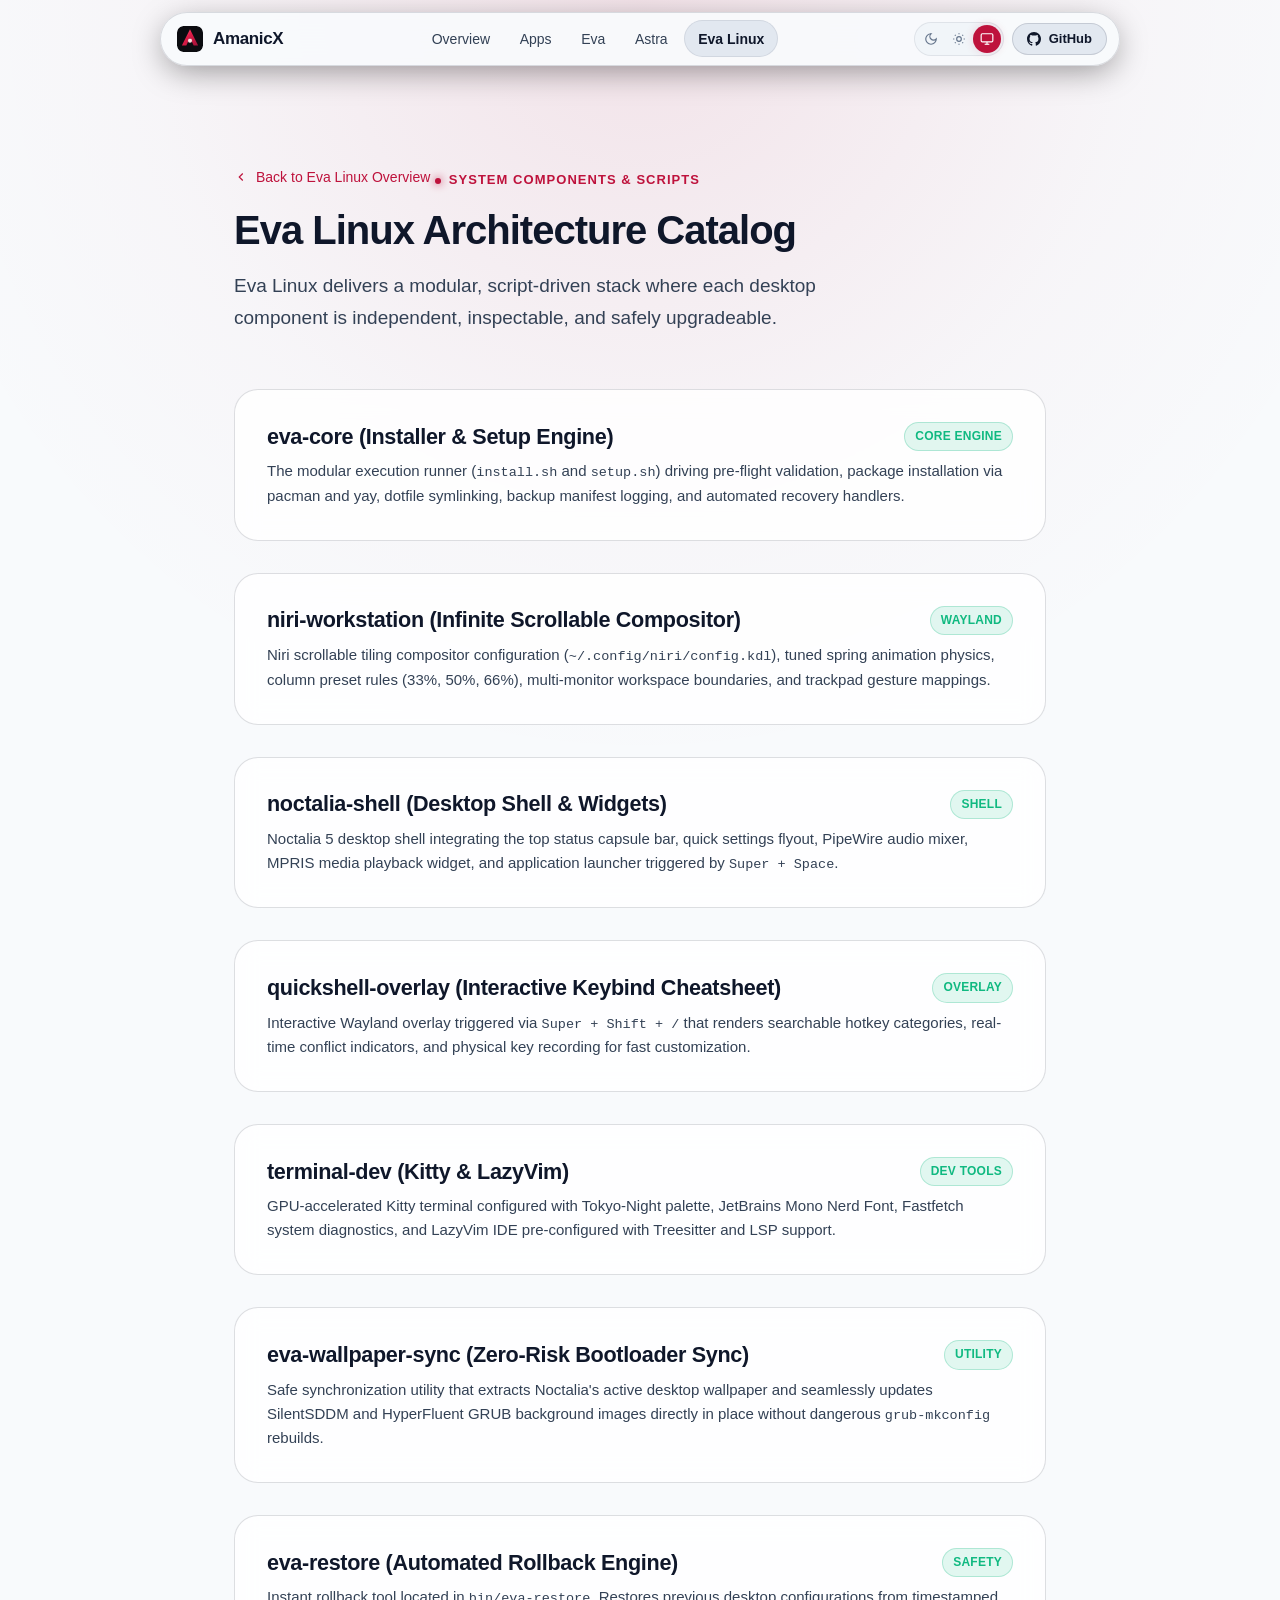
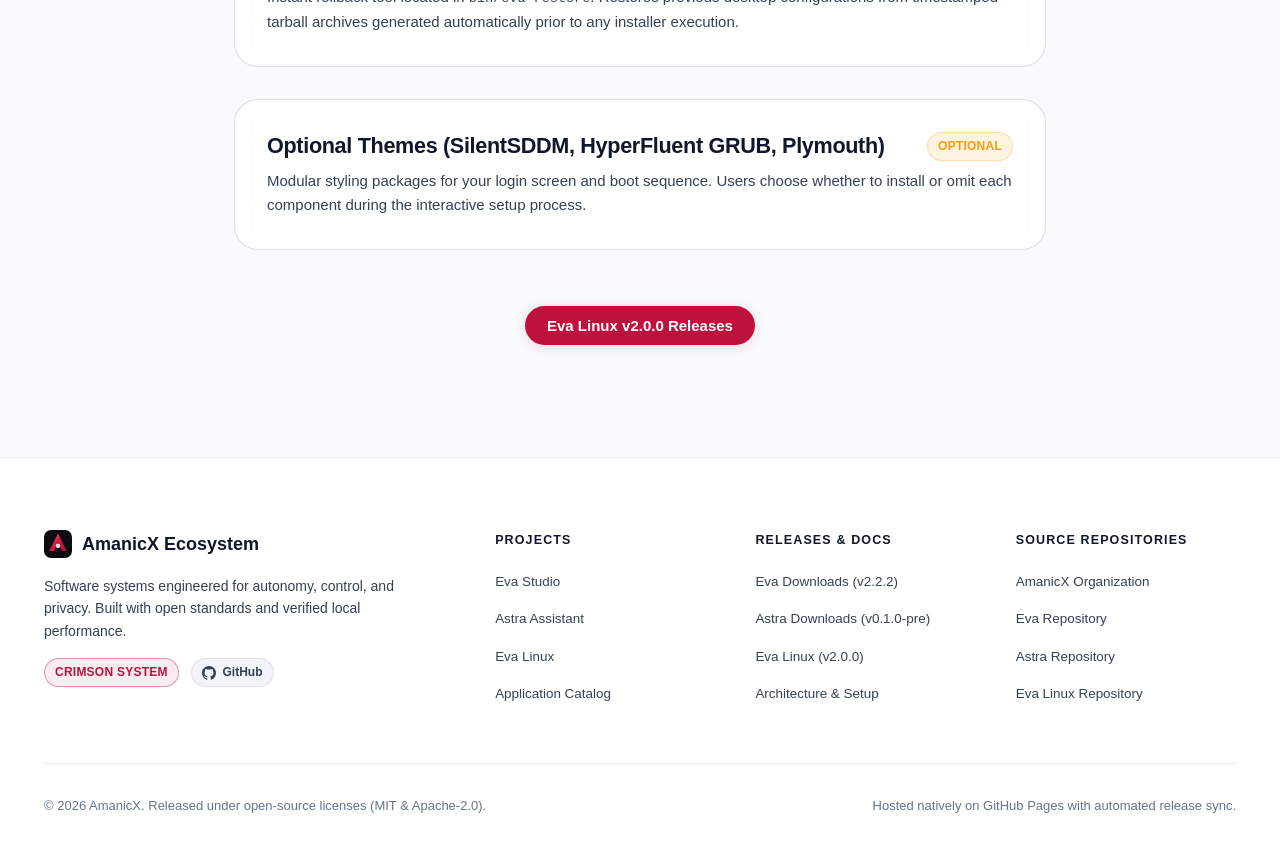
==== commit a5da9539: "feat(website): synchronize responsive mobile styles and updated navigation" ====
--- a/catalog/index.html
+++ b/catalog/index.html
@@ -97,9 +97,22 @@
             <img class="nav-brand-mark" src="../../shared/assets/favicon.svg" alt="AmanicX" width="24" height="24">
             <span class="nav-brand-text">AmanicX</span>
           </div>
-          <button type="button" class="mobile-drawer-close" aria-label="Close navigation" data-action="close-menu">
-            <svg width="20" height="20" viewBox="0 0 24 24" fill="none" stroke="currentColor" stroke-width="2.5"><line x1="18" y1="6" x2="6" y2="18"/><line x1="6" y1="6" x2="18" y2="18"/></svg>
-          </button>
+          <div class="mobile-drawer-header-actions">
+            <div class="theme-switcher" role="group" aria-label="Theme mode switcher">
+              <button class="theme-btn" data-mode="dark" title="Dark Theme" aria-label="Dark Theme">
+                <svg width="14" height="14" viewBox="0 0 24 24" fill="none" stroke="currentColor" stroke-width="2"><path d="M12 3a6 6 0 0 0 9 9 9 9 0 1 1-9-9Z"/></svg>
+              </button>
+              <button class="theme-btn" data-mode="light" title="Light Theme" aria-label="Light Theme">
+                <svg width="14" height="14" viewBox="0 0 24 24" fill="none" stroke="currentColor" stroke-width="2"><circle cx="12" cy="12" r="4"/><path d="M12 2v2"/><path d="M12 20v2"/><path d="m4.93 4.93 1.41 1.41"/><path d="m17.66 17.66 1.41 1.41"/><path d="M2 12h2"/><path d="M20 12h2"/><path d="m6.34 17.66-1.41 1.41"/><path d="m19.07 4.93-1.41 1.41"/></svg>
+              </button>
+              <button class="theme-btn" data-mode="system" title="System Theme" aria-label="System Theme">
+                <svg width="14" height="14" viewBox="0 0 24 24" fill="none" stroke="currentColor" stroke-width="2"><rect width="20" height="14" x="2" y="3" rx="2"/><line x1="8" x2="16" y1="21" y2="21"/><line x1="12" x2="12" y1="17" y2="21"/></svg>
+              </button>
+            </div>
+            <button type="button" class="mobile-drawer-close" aria-label="Close navigation" data-action="close-menu">
+              <svg width="20" height="20" viewBox="0 0 24 24" fill="none" stroke="currentColor" stroke-width="2.5"><line x1="18" y1="6" x2="6" y2="18"/><line x1="6" y1="6" x2="18" y2="18"/></svg>
+            </button>
+          </div>
         </div>
 
         <div class="mobile-drawer-body">
@@ -111,7 +124,7 @@
               </div>
               <div class="mobile-nav-text">
                 <span class="mobile-nav-title">Overview</span>
-                <span class="mobile-nav-desc">Ecosystem hub and flagship software</span>
+                <span class="mobile-nav-desc">Flagship hub and software ecosystem</span>
               </div>
               <svg class="mobile-nav-chevron" width="16" height="16" viewBox="0 0 24 24" fill="none" stroke="currentColor" stroke-width="2.5"><path d="m9 18 6-6-6-6"/></svg>
             </a>
@@ -122,7 +135,7 @@
               </div>
               <div class="mobile-nav-text">
                 <span class="mobile-nav-title">Application Catalog</span>
-                <span class="mobile-nav-desc">Searchable registry and platform releases</span>
+                <span class="mobile-nav-desc">Searchable registry and platform assets</span>
               </div>
               <svg class="mobile-nav-chevron" width="16" height="16" viewBox="0 0 24 24" fill="none" stroke="currentColor" stroke-width="2.5"><path d="m9 18 6-6-6-6"/></svg>
             </a>
@@ -133,7 +146,7 @@
               </div>
               <div class="mobile-nav-text">
                 <span class="mobile-nav-title">Eva AI Studio</span>
-                <span class="mobile-nav-desc">Private AI character conversation studio</span>
+                <span class="mobile-nav-desc">Private AI character conversation canvas</span>
               </div>
               <svg class="mobile-nav-chevron" width="16" height="16" viewBox="0 0 24 24" fill="none" stroke="currentColor" stroke-width="2.5"><path d="m9 18 6-6-6-6"/></svg>
             </a>
@@ -144,7 +157,7 @@
               </div>
               <div class="mobile-nav-text">
                 <span class="mobile-nav-title">Astra Assistant</span>
-                <span class="mobile-nav-desc">Permission-gated desktop assistant & automation</span>
+                <span class="mobile-nav-desc">Permission-gated desktop automation</span>
               </div>
               <svg class="mobile-nav-chevron" width="16" height="16" viewBox="0 0 24 24" fill="none" stroke="currentColor" stroke-width="2.5"><path d="m9 18 6-6-6-6"/></svg>
             </a>
@@ -155,13 +168,13 @@
               </div>
               <div class="mobile-nav-text">
                 <span class="mobile-nav-title">Eva Linux</span>
-                <span class="mobile-nav-desc">Curated Arch Linux distribution</span>
+                <span class="mobile-nav-desc">Curated Arch Linux Wayland workstation</span>
               </div>
               <svg class="mobile-nav-chevron" width="16" height="16" viewBox="0 0 24 24" fill="none" stroke="currentColor" stroke-width="2.5"><path d="m9 18 6-6-6-6"/></svg>
             </a>
           </nav>
 
-          <div class="mobile-drawer-section-label" style="margin-top:1.5rem;">QUICK ACTIONS</div>
+          <div class="mobile-drawer-section-label" style="margin-top:1.25rem;">QUICK ACTIONS</div>
           <div class="mobile-drawer-actions">
             <a href="https://github.com/AmanicX" target="_blank" rel="noopener noreferrer" class="btn btn-secondary mobile-action-btn">
               <svg width="16" height="16" viewBox="0 0 24 24" fill="currentColor"><path d="M12 0c-6.626 0-12 5.373-12 12 0 5.302 3.438 9.8 8.207 11.387.599.111.793-.261.793-.577v-2.234c-3.338.726-4.033-1.416-4.033-1.416-.546-1.387-1.333-1.756-1.333-1.756-1.089-.745.083-.729.083-.729 1.205.084 1.839 1.237 1.839 1.237 1.07 1.834 2.807 1.304 3.492.997.107-.775.418-1.305.762-1.604-2.665-.305-5.467-1.334-5.467-5.931 0-1.311.469-2.381 1.236-3.221-.124-.303-.535-1.524.117-3.176 0 0 1.008-.322 3.301 1.23.957-.266 1.983-.399 3.003-.404 1.02.005 2.047.138 3.006.404 2.291-1.552 3.297-1.23 3.297-1.23.653 1.653.242 2.874.118 3.176.77.84 1.235 1.911 1.235 3.221 0 4.609-2.807 5.624-5.479 5.921.43.372.823 1.102.823 2.222v3.293c0 .319.192.694.801.576 4.765-1.589 8.199-6.086 8.199-11.386 0-6.627-5.373-12-12-12z"/></svg>
@@ -281,56 +294,63 @@
     </div>
   </section>
 
-    <!-- Unified Ecosystem Footer -->
+    <!-- Unified Responsive Ecosystem Footer -->
   <footer class="footer">
     <div class="container">
-      <div class="footer-grid">
+      <div class="footer-top">
         <div class="footer-brand">
-          <div style="display:flex; align-items:center; gap:0.625rem; font-weight:700; font-size:1.125rem; margin-bottom:0.75rem;">
-            <img src="../../shared/assets/favicon.svg" alt="AmanicX" width="24" height="24">
-            <span>AmanicX Ecosystem</span>
-          </div>
-          <p style="font-size:0.875rem; color:var(--text-secondary); line-height:1.6; margin-bottom:1.25rem;">
+          <a href="../../" class="footer-brand-header" aria-label="AmanicX Ecosystem Home">
+            <img src="../../shared/assets/favicon.svg" alt="AmanicX" width="28" height="28">
+            <span class="footer-brand-title">AmanicX Ecosystem</span>
+          </a>
+          <p class="footer-brand-desc">
             Software systems engineered for autonomy, control, and privacy. Built with open standards and verified local performance.
           </p>
-          <div class="badge badge-dev">CRIMSON SYSTEM</div>
-        </div>
-
-        <div>
-          <div class="footer-title">Software Projects</div>
-          <ul class="footer-links">
-            <li><a href="../../eva/">Eva Studio</a></li>
-            <li><a href="../../astra/">Astra Assistant</a></li>
-            <li><a href="../../eva-linux/">Eva Linux</a></li>
-            <li><a href="../../apps/">Application Catalog</a></li>
-          </ul>
-        </div>
-
-        <div>
-          <div class="footer-title">Releases & Docs</div>
-          <ul class="footer-links">
-            <li><a href="../../eva/releases/">Eva Downloads (v2.2.2)</a></li>
-            <li><a href="../../astra/releases/">Astra Downloads (v0.1.0-pre)</a></li>
-            <li><a href="../../eva-linux/releases/">Eva Linux (v2.0.0)</a></li>
-            <li><a href="../../eva-linux/catalog/">Eva Linux Architecture</a></li>
-            <li><a href="../../eva/catalog/">Eva Evolution Catalog</a></li>
-          </ul>
-        </div>
-
-        <div>
-          <div class="footer-title">Community & Source</div>
-          <ul class="footer-links">
-            <li><a href="https://github.com/AmanicX" target="_blank" rel="noopener noreferrer">GitHub Organization</a></li>
-            <li><a href="https://github.com/AmanicX/eva" target="_blank" rel="noopener noreferrer">Eva Repository</a></li>
-            <li><a href="https://github.com/AmanicX/astra" target="_blank" rel="noopener noreferrer">Astra Repository</a></li>
-            <li><a href="https://github.com/AmanicX/eva-linux" target="_blank" rel="noopener noreferrer">Eva Linux Repository</a></li>
-          </ul>
+          <div class="footer-brand-badges">
+            <span class="badge badge-dev">CRIMSON SYSTEM</span>
+            <a href="https://github.com/AmanicX" target="_blank" rel="noopener noreferrer" class="footer-social-link" aria-label="GitHub Organization Profile">
+              <svg width="14" height="14" viewBox="0 0 24 24" fill="currentColor"><path d="M12 0c-6.626 0-12 5.373-12 12 0 5.302 3.438 9.8 8.207 11.387.599.111.793-.261.793-.577v-2.234c-3.338.726-4.033-1.416-4.033-1.416-.546-1.387-1.333-1.756-1.333-1.756-1.089-.745.083-.729.083-.729 1.205.084 1.839 1.237 1.839 1.237 1.07 1.834 2.807 1.304 3.492.997.107-.775.418-1.305.762-1.604-2.665-.305-5.467-1.334-5.467-5.931 0-1.311.469-2.381 1.236-3.221-.124-.303-.535-1.524.117-3.176 0 0 1.008-.322 3.301 1.23.957-.266 1.983-.399 3.003-.404 1.02.005 2.047.138 3.006.404 2.291-1.552 3.297-1.23 3.297-1.23.653 1.653.242 2.874.118 3.176.77.84 1.235 1.911 1.235 3.221 0 4.609-2.807 5.624-5.479 5.921.43.372.823 1.102.823 2.222v3.293c0 .319.192.694.801.576 4.765-1.589 8.199-6.086 8.199-11.386 0-6.627-5.373-12-12-12z"/></svg>
+              <span>GitHub</span>
+            </a>
+          </div>
+        </div>
+
+        <div class="footer-nav-groups">
+          <div class="footer-nav-col">
+            <div class="footer-title">Projects</div>
+            <ul class="footer-links">
+              <li><a href="../../eva/">Eva Studio</a></li>
+              <li><a href="../../astra/">Astra Assistant</a></li>
+              <li><a href="../../eva-linux/">Eva Linux</a></li>
+              <li><a href="../../apps/">Application Catalog</a></li>
+            </ul>
+          </div>
+
+          <div class="footer-nav-col">
+            <div class="footer-title">Releases & Docs</div>
+            <ul class="footer-links">
+              <li><a href="../../eva/releases/">Eva Downloads (v2.2.2)</a></li>
+              <li><a href="../../astra/releases/">Astra Downloads (v0.1.0-pre)</a></li>
+              <li><a href="../../eva-linux/releases/">Eva Linux (v2.0.0)</a></li>
+              <li><a href="../../eva-linux/catalog/">Architecture & Setup</a></li>
+            </ul>
+          </div>
+
+          <div class="footer-nav-col">
+            <div class="footer-title">Source Repositories</div>
+            <ul class="footer-links">
+              <li><a href="https://github.com/AmanicX" target="_blank" rel="noopener noreferrer">AmanicX Organization</a></li>
+              <li><a href="https://github.com/AmanicX/eva" target="_blank" rel="noopener noreferrer">Eva Repository</a></li>
+              <li><a href="https://github.com/AmanicX/astra" target="_blank" rel="noopener noreferrer">Astra Repository</a></li>
+              <li><a href="https://github.com/AmanicX/eva-linux" target="_blank" rel="noopener noreferrer">Eva Linux Repository</a></li>
+            </ul>
+          </div>
         </div>
       </div>
 
       <div class="footer-bottom">
-        <div>&copy; 2026 AmanicX. Released under open-source licenses (MIT & Apache-2.0).</div>
-        <div>Hosted natively on GitHub Pages with automated release sync.</div>
+        <div class="footer-copyright">&copy; 2026 AmanicX. Released under open-source licenses (MIT & Apache-2.0).</div>
+        <div class="footer-meta">Hosted natively on GitHub Pages with automated release sync.</div>
       </div>
     </div>
   </footer>
--- a/shared/styles/design-system.css
+++ b/shared/styles/design-system.css
@@ -679,9 +679,9 @@
 .mobile-drawer-backdrop {
   position: absolute;
   inset: 0;
-  background: rgba(4, 6, 9, 0.78);
-  backdrop-filter: blur(8px);
-  -webkit-backdrop-filter: blur(8px);
+  background: rgba(4, 6, 9, 0.75);
+  backdrop-filter: blur(12px);
+  -webkit-backdrop-filter: blur(12px);
 }
 
 .mobile-drawer-content {
@@ -689,17 +689,19 @@
   top: 0;
   right: 0;
   bottom: 0;
-  width: 100%;
+  width: 88vw;
   max-width: 380px;
   background: var(--bg-surface-0);
   border-left: 1px solid var(--border-medium);
-  box-shadow: -10px 0 40px rgba(0, 0, 0, 0.6);
+  box-shadow: -12px 0 48px rgba(0, 0, 0, 0.65);
   display: flex;
   flex-direction: column;
   transform: translateX(100%);
   transition: transform 0.35s var(--ease-out-cubic);
   overflow-y: auto;
   -webkit-overflow-scrolling: touch;
+  padding-top: max(0rem, env(safe-area-inset-top));
+  padding-bottom: max(0rem, env(safe-area-inset-bottom));
 }
 
 .mobile-drawer.is-open .mobile-drawer-content {
@@ -707,20 +709,27 @@
 }
 
 .mobile-drawer-header {
-  padding: 1.25rem 1.5rem;
+  padding: 1.125rem 1.25rem;
   display: flex;
   align-items: center;
   justify-content: space-between;
   border-bottom: 1px solid var(--border-subtle);
   background: var(--bg-surface-1);
+  gap: 0.75rem;
+}
+
+.mobile-drawer-header-actions {
+  display: flex;
+  align-items: center;
+  gap: 0.5rem;
 }
 
 .mobile-drawer-close {
   display: flex;
   align-items: center;
   justify-content: center;
-  width: 38px;
-  height: 38px;
+  width: 36px;
+  height: 36px;
   border-radius: var(--radius-full);
   background: var(--bg-surface-2);
   border: 1px solid var(--border-subtle);
@@ -736,7 +745,7 @@
 }
 
 .mobile-drawer-body {
-  padding: 1.5rem;
+  padding: 1.25rem;
   display: flex;
   flex-direction: column;
   gap: 1.25rem;
@@ -766,6 +775,7 @@
   background: var(--bg-surface-1);
   border: 1px solid var(--border-subtle);
   color: var(--text-primary);
+  text-decoration: none;
   transition: all var(--duration-fast) ease;
   min-height: 52px;
 }
@@ -817,9 +827,7 @@
 .mobile-nav-desc {
   font-size: 0.75rem;
   color: var(--text-muted);
-  white-space: nowrap;
-  overflow: hidden;
-  text-overflow: ellipsis;
+  line-height: 1.35;
 }
 
 .mobile-nav-chevron {
@@ -836,7 +844,7 @@
 
 .mobile-drawer-footer {
   margin-top: auto;
-  padding-top: 1.5rem;
+  padding-top: 1.25rem;
   border-top: 1px solid var(--border-subtle);
   display: flex;
   align-items: center;
@@ -1034,35 +1042,191 @@
   display: flex;
   align-items: center;
   justify-content: space-between;
-  gap: 1rem;
+  gap: 0.75rem;
+  position: relative;
+  min-width: 0;
+  max-width: 100%;
+  box-sizing: border-box;
+}
+
+.cmd-box-scroll {
+  flex: 1;
+  min-width: 0;
+  overflow-x: auto;
+  -webkit-overflow-scrolling: touch;
+  padding: 0.2rem 0;
+  scrollbar-width: thin;
+  scrollbar-color: rgba(225, 29, 72, 0.4) transparent;
+}
+
+.cmd-box-scroll::-webkit-scrollbar {
+  height: 4px;
+}
+.cmd-box-scroll::-webkit-scrollbar-track {
+  background: transparent;
+}
+.cmd-box-scroll::-webkit-scrollbar-thumb {
+  background: rgba(225, 29, 72, 0.4);
+  border-radius: var(--radius-full);
+}
+.cmd-box-scroll::-webkit-scrollbar-thumb:hover {
+  background: var(--accent-primary);
+}
+
+.cmd-box code {
+  color: var(--accent-hover);
   font-family: var(--font-mono);
   font-size: 0.8125rem;
-  color: var(--text-primary);
-  overflow-x: auto;
-  scrollbar-width: thin;
-  scrollbar-color: rgba(225, 29, 72, 0.4) transparent;
-}
-
-.cmd-box::-webkit-scrollbar {
-  height: 4px;
-}
-.cmd-box::-webkit-scrollbar-track {
+  white-space: nowrap;
+  display: inline-block;
+}
+
+/* --------------------------------------------------------------------------
+   STUDIO SELECTOR (EVA THREE DEDICATED STUDIOS)
+   -------------------------------------------------------------------------- */
+.studio-selector {
+  display: inline-grid;
+  grid-template-columns: repeat(3, 1fr);
+  background: var(--bg-surface-1);
+  border: 1px solid var(--border-subtle);
+  border-radius: var(--radius-full);
+  padding: 0.35rem;
+  gap: 0.25rem;
+  max-width: 600px;
+  width: 100%;
+  margin: 0 auto;
+  box-sizing: border-box;
+  position: relative;
+}
+
+.studio-tab-btn {
+  display: inline-flex;
+  align-items: center;
+  justify-content: center;
+  gap: 0.45rem;
+  padding: 0.6rem 0.85rem;
+  border-radius: var(--radius-full);
+  font-size: 0.875rem;
+  font-weight: 500;
+  color: var(--text-secondary);
   background: transparent;
-}
-.cmd-box::-webkit-scrollbar-thumb {
-  background: rgba(225, 29, 72, 0.4);
+  border: none;
+  cursor: pointer;
+  transition: all var(--duration-fast) ease;
+  min-height: 42px;
+  white-space: nowrap;
+}
+
+.studio-tab-btn:hover {
+  color: var(--text-primary);
+  background: rgba(255, 255, 255, 0.04);
+}
+
+.studio-tab-btn.active {
+  color: #FFFFFF;
+  background: var(--accent-primary);
+  box-shadow: 0 2px 10px rgba(225, 29, 72, 0.4);
+  font-weight: 600;
+}
+
+@media (max-width: 600px) {
+  .studio-selector {
+    padding: 0.25rem;
+    gap: 0.2rem;
+    border-radius: var(--radius-lg);
+  }
+  .studio-tab-btn {
+    padding: 0.5rem 0.35rem;
+    font-size: 0.8125rem;
+    border-radius: var(--radius-md);
+    min-height: 44px;
+    gap: 0.35rem;
+  }
+  .studio-tab-btn svg {
+    width: 14px;
+    height: 14px;
+    flex-shrink: 0;
+  }
+}
+
+@media (max-width: 440px) {
+  .studio-tab-btn .label-full {
+    display: none;
+  }
+  .studio-tab-btn .label-short {
+    display: inline;
+  }
+}
+@media (min-width: 441px) {
+  .studio-tab-btn .label-full {
+    display: inline;
+  }
+  .studio-tab-btn .label-short {
+    display: none;
+  }
+}
+
+/* --------------------------------------------------------------------------
+   PLATFORM SELECTOR (NATIVE INSTALLATION TABS)
+   -------------------------------------------------------------------------- */
+.platform-selector {
+  display: flex;
+  align-items: center;
+  justify-content: center;
+  flex-wrap: wrap;
+  gap: 0.5rem;
+  margin-bottom: 2rem;
+  width: 100%;
+}
+
+.platform-tab-btn {
+  display: inline-flex;
+  align-items: center;
+  justify-content: center;
+  gap: 0.45rem;
+  padding: 0.55rem 1rem;
   border-radius: var(--radius-full);
-}
-.cmd-box::-webkit-scrollbar-thumb:hover {
+  font-size: 0.84rem;
+  font-weight: 500;
+  color: var(--text-secondary);
+  background: var(--bg-surface-1);
+  border: 1px solid var(--border-subtle);
+  cursor: pointer;
+  transition: all var(--duration-fast) ease;
+  min-height: 42px;
+}
+
+.platform-tab-btn:hover {
+  color: var(--text-primary);
+  background: var(--bg-surface-2);
+  border-color: var(--border-strong);
+}
+
+.platform-tab-btn.active {
+  color: #FFFFFF;
   background: var(--accent-primary);
-}
-
-.cmd-box code {
-  color: var(--accent-hover);
-  white-space: pre-wrap;
-  word-break: break-all;
-  overflow-wrap: anywhere;
-  flex: 1;
+  border-color: var(--accent-hover);
+  box-shadow: 0 0 12px var(--accent-glow);
+  font-weight: 600;
+}
+
+@media (max-width: 680px) {
+  .platform-selector {
+    display: grid;
+    grid-template-columns: repeat(2, 1fr);
+    gap: 0.5rem;
+    max-width: 440px;
+    margin-left: auto;
+    margin-right: auto;
+  }
+  .platform-tab-btn {
+    width: 100%;
+    border-radius: var(--radius-md);
+    padding: 0.55rem 0.5rem;
+    font-size: 0.78125rem;
+    text-align: center;
+    min-height: 44px;
+  }
 }
 
 /* --------------------------------------------------------------------------
@@ -1343,35 +1507,9 @@
   .nav-toggle-btn {
     display: flex;
   }
-  .footer-grid {
-    grid-template-columns: 1fr;
-    gap: 2rem;
-  }
-  .footer-bottom {
-    flex-direction: column;
-    gap: 1rem;
-    text-align: center;
-  }
 }
 
 @media (max-width: 580px) {
-  .tabs-nav {
-    display: flex;
-    flex-direction: column;
-    width: 100%;
-    max-width: 360px;
-    margin: 0 auto;
-    border-radius: var(--radius-lg);
-    padding: 0.35rem;
-    gap: 0.35rem;
-  }
-  .tabs-nav .tab-btn {
-    width: 100%;
-    justify-content: center;
-    border-radius: var(--radius-md);
-    padding: 0.625rem 1rem;
-    min-height: 44px;
-  }
   .mockup-header {
     padding: 0.5rem 0.75rem;
   }
@@ -1455,48 +1593,113 @@
 }
 
 /* --------------------------------------------------------------------------
-   FOOTER
+   FOOTER (UNIFIED RESPONSIVE ECOSYSTEM FOOTER)
    -------------------------------------------------------------------------- */
 .footer {
   margin-top: auto;
   border-top: 1px solid var(--border-subtle);
   background: var(--bg-surface-0);
-  padding: 4rem 0 2.5rem;
-}
-
-.footer-grid {
+  padding: 4.5rem 0 2.5rem;
+  position: relative;
+}
+
+.footer-top {
   display: grid;
-  grid-template-columns: 2fr 1fr 1fr 1fr;
-  gap: 3rem;
-  margin-bottom: 3rem;
+  grid-template-columns: 1.6fr 3fr;
+  gap: 3.5rem;
+  margin-bottom: 3.5rem;
 }
 
 .footer-brand {
-  max-width: 320px;
+  max-width: 360px;
+  display: flex;
+  flex-direction: column;
+  gap: 1rem;
+}
+
+.footer-brand-header {
+  display: inline-flex;
+  align-items: center;
+  gap: 0.625rem;
+  font-weight: 700;
+  font-size: 1.125rem;
+  color: var(--text-primary);
+  text-decoration: none;
+}
+
+.footer-brand-desc {
+  font-size: 0.875rem;
+  color: var(--text-secondary);
+  line-height: 1.6;
+  margin: 0;
+}
+
+.footer-brand-badges {
+  display: flex;
+  align-items: center;
+  gap: 0.75rem;
+  flex-wrap: wrap;
+}
+
+.footer-social-link {
+  display: inline-flex;
+  align-items: center;
+  gap: 0.4rem;
+  font-size: 0.75rem;
+  font-weight: 600;
+  color: var(--text-secondary);
+  background: var(--bg-surface-1);
+  border: 1px solid var(--border-subtle);
+  border-radius: var(--radius-full);
+  padding: 0.25rem 0.65rem;
+  text-decoration: none;
+  transition: all var(--duration-fast) ease;
+}
+
+.footer-social-link:hover {
+  color: var(--accent-primary);
+  border-color: var(--accent-border);
+  background: var(--accent-surface);
+}
+
+.footer-nav-groups {
+  display: grid;
+  grid-template-columns: repeat(3, 1fr);
+  gap: 2.5rem;
+}
+
+.footer-nav-col {
+  display: flex;
+  flex-direction: column;
+  gap: 0.875rem;
 }
 
 .footer-title {
-  font-size: 0.8125rem;
+  font-size: 0.78125rem;
   font-weight: 700;
   text-transform: uppercase;
-  letter-spacing: 0.08em;
-  color: var(--text-primary);
-  margin-bottom: 1.25rem;
+  letter-spacing: 0.09em;
+  color: var(--text-primary);
+  margin-bottom: 0.25rem;
 }
 
 .footer-links {
   list-style: none;
   display: flex;
   flex-direction: column;
-  gap: 0.75rem;
+  gap: 0.65rem;
+  padding: 0;
+  margin: 0;
 }
 
 .footer-links a {
-  font-size: 0.875rem;
+  font-size: 0.84rem;
   color: var(--text-secondary);
+  text-decoration: none;
   transition: color var(--duration-fast) ease;
   display: inline-block;
   padding: 0.2rem 0;
+  line-height: 1.4;
 }
 
 .footer-links a:hover {
@@ -1511,11 +1714,69 @@
   padding-top: 2rem;
   font-size: 0.8125rem;
   color: var(--text-muted);
-}
-
-@media (max-width: 900px) {
-  .footer-grid {
-    grid-template-columns: 1fr 1fr;
+  gap: 1.5rem;
+  flex-wrap: wrap;
+}
+
+/* Tablet footer layout (769px to 1024px) */
+@media (max-width: 1024px) and (min-width: 769px) {
+  .footer-top {
+    grid-template-columns: 1fr;
+    gap: 2.5rem;
+  }
+  .footer-brand {
+    max-width: 100%;
+  }
+  .footer-nav-groups {
     gap: 2rem;
   }
 }
+
+/* Mobile footer layout (<= 768px) */
+@media (max-width: 768px) {
+  .footer {
+    padding: 3rem 0 2rem;
+  }
+  .footer-top {
+    display: flex;
+    flex-direction: column;
+    gap: 2.25rem;
+    margin-bottom: 2rem;
+  }
+  .footer-brand {
+    max-width: 100%;
+    align-items: flex-start;
+  }
+  .footer-nav-groups {
+    grid-template-columns: repeat(2, 1fr);
+    gap: 2rem 1.25rem;
+  }
+  .footer-nav-col:nth-child(3) {
+    grid-column: span 2;
+  }
+  .footer-nav-col:nth-child(3) .footer-links {
+    display: grid;
+    grid-template-columns: repeat(2, 1fr);
+    gap: 0.65rem 1.25rem;
+  }
+  .footer-bottom {
+    flex-direction: column;
+    align-items: center;
+    text-align: center;
+    gap: 0.6rem;
+    padding-top: 1.5rem;
+  }
+}
+
+@media (max-width: 480px) {
+  .footer-nav-groups {
+    gap: 1.75rem 1rem;
+  }
+  .footer-nav-col .footer-title {
+    font-size: 0.75rem;
+  }
+  .footer-links a {
+    font-size: 0.8125rem;
+    padding: 0.35rem 0; /* Min touch target */
+  }
+}
--- a/shared/styles/motion.css
+++ b/shared/styles/motion.css
@@ -82,15 +82,15 @@
 /* Scroll-Driven Storytelling Containers */
 .story-container {
   position: relative;
-  min-height: 160vh;
+  min-height: 100%;
 }
 
 .story-sticky {
   position: sticky;
   top: 6rem;
   display: grid;
-  grid-template-columns: 1fr 1.2fr;
-  gap: 3rem;
+  grid-template-columns: 1fr 1.15fr;
+  gap: 3.5rem;
   align-items: center;
 }
 
@@ -99,12 +99,14 @@
   flex-direction: column;
   gap: 1.5rem;
   z-index: 2;
+  min-width: 0;
 }
 
 .story-stage {
   position: relative;
   perspective: 1200px;
   transform-style: preserve-3d;
+  min-width: 0;
 }
 
 .story-card-3d {
@@ -115,6 +117,28 @@
   box-shadow: var(--shadow-elevation);
   transition: transform 0.4s var(--ease-out-cubic), border-color 0.4s ease;
   transform: rotateX(var(--rx, 0deg)) rotateY(var(--ry, 0deg)) translateY(var(--ty, 0px));
+  box-sizing: border-box;
+}
+
+/* Mobile & Tablet Adaptation for Ecosystem Foundation */
+@media (max-width: 860px) {
+  .story-sticky {
+    position: relative;
+    top: 0;
+    display: flex;
+    flex-direction: column;
+    gap: 2.25rem;
+  }
+  .story-stage {
+    perspective: none;
+    transform-style: flat;
+    width: 100%;
+  }
+  .story-card-3d {
+    transform: none !important;
+    padding: 1.25rem 1rem;
+    width: 100%;
+  }
 }
 
 /* Interactive Layout & Feature Tabs */
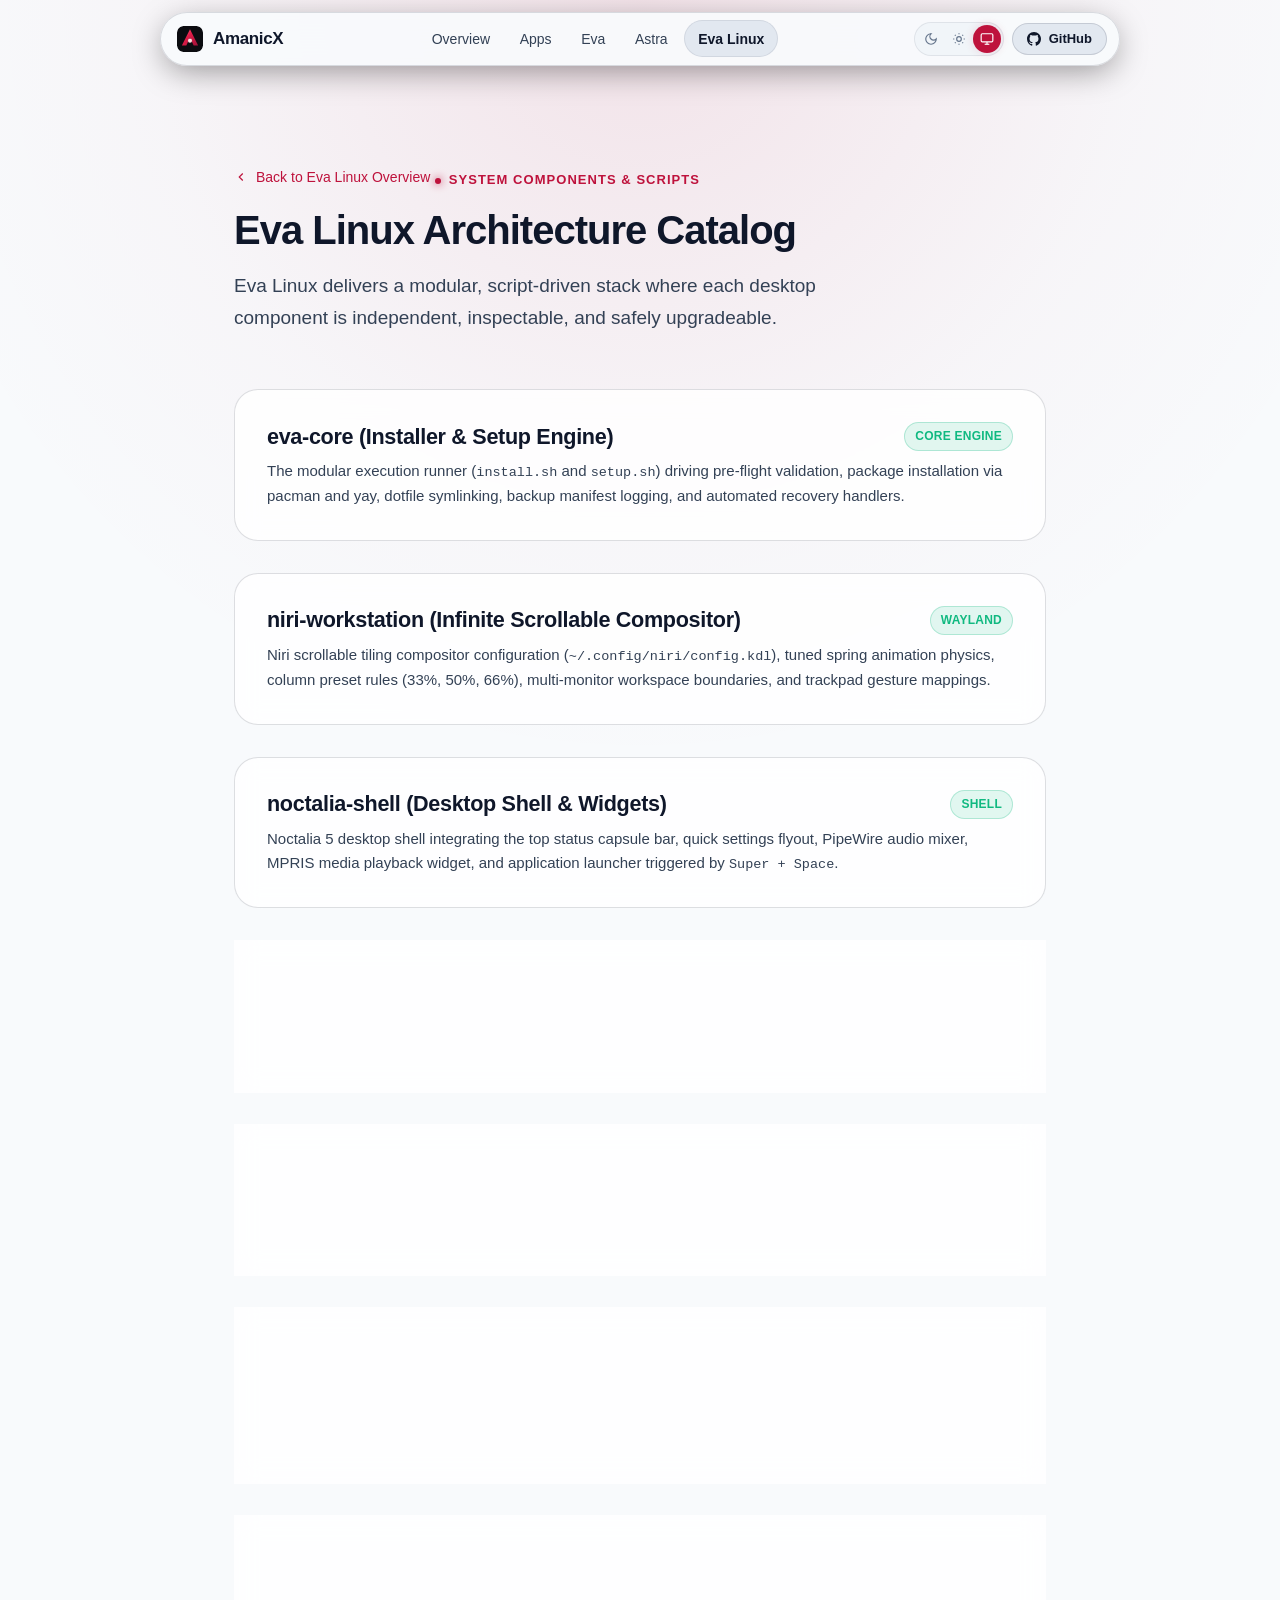
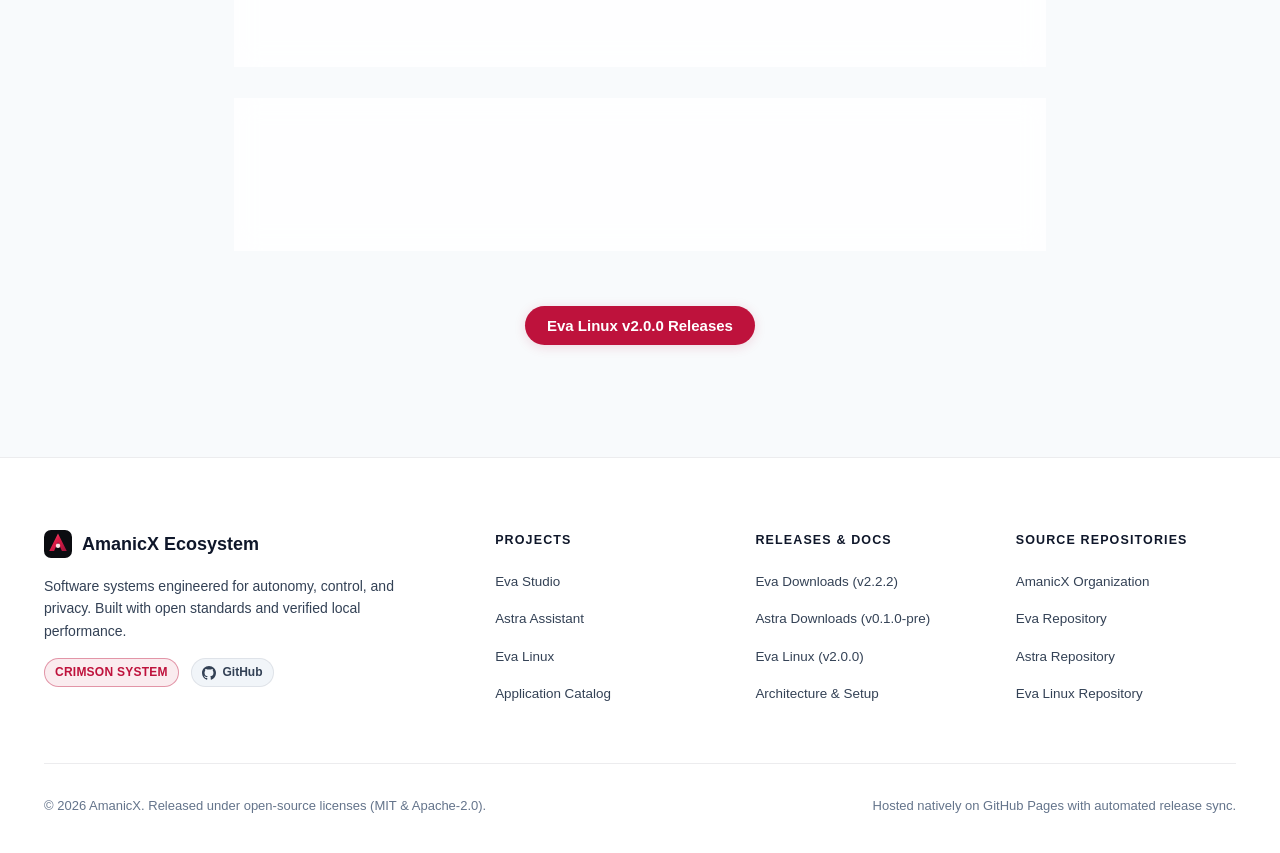
==== commit 1200910f: "fix(assets): deduplicate shared script and stylesheet links" ====
--- a/catalog/index.html
+++ b/catalog/index.html
@@ -25,8 +25,6 @@
   <!-- Unified Stylesheets -->
   <link rel="stylesheet" href="../../shared/styles/design-system.css">
   <link rel="stylesheet" href="../../shared/styles/motion.css">
-    <link rel="stylesheet" href="./shared/styles/design-system.css">
-  <link rel="stylesheet" href="./shared/styles/motion.css">
 
   <!-- Instant Theme Script (Zero-FOUC) -->
   <script>
@@ -359,9 +357,6 @@
   <script src="../../shared/scripts/theme.js"></script>
   <script src="../../shared/scripts/motion.js"></script>
   <script src="../../shared/scripts/ecosystem-client.js"></script>
-    <script src="./shared/scripts/theme.js"></script>
-  <script src="./shared/scripts/motion.js"></script>
-  <script src="./shared/scripts/ecosystem-client.js"></script>
 </body>
 </html>
 
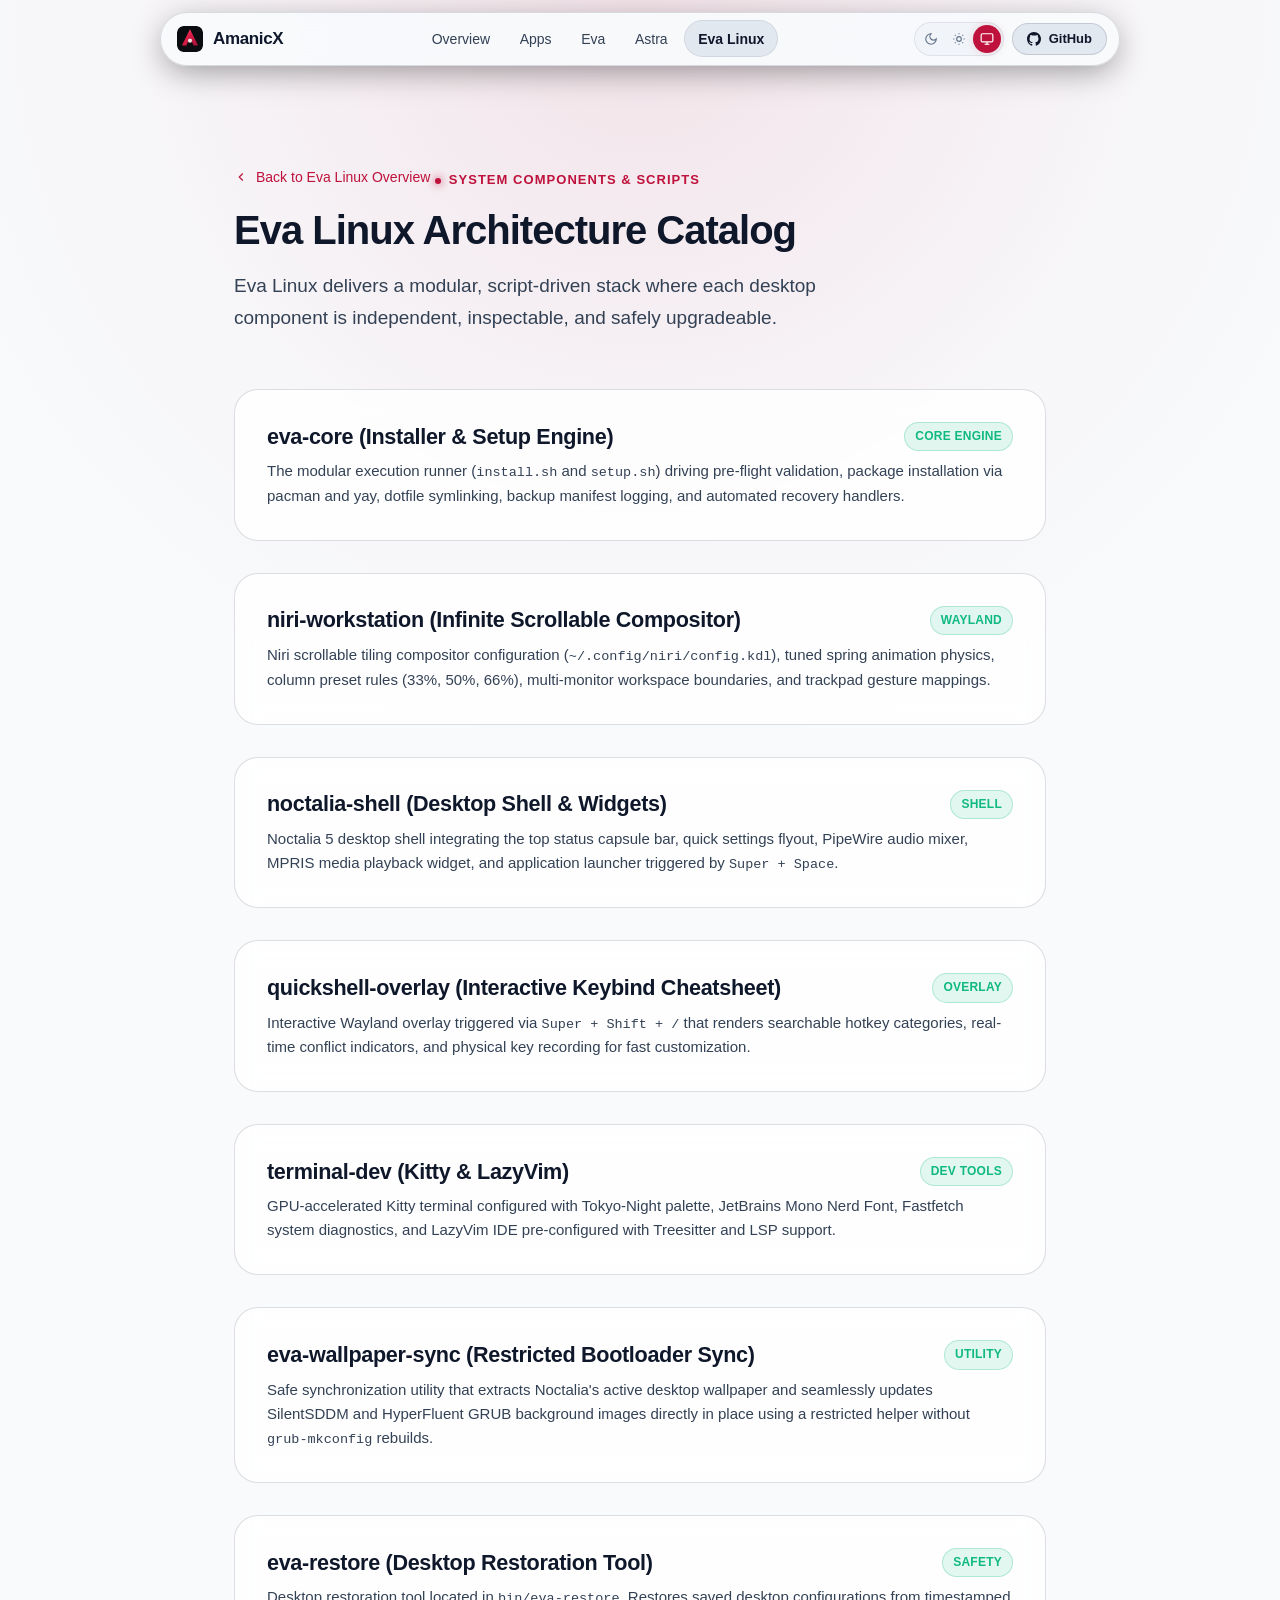
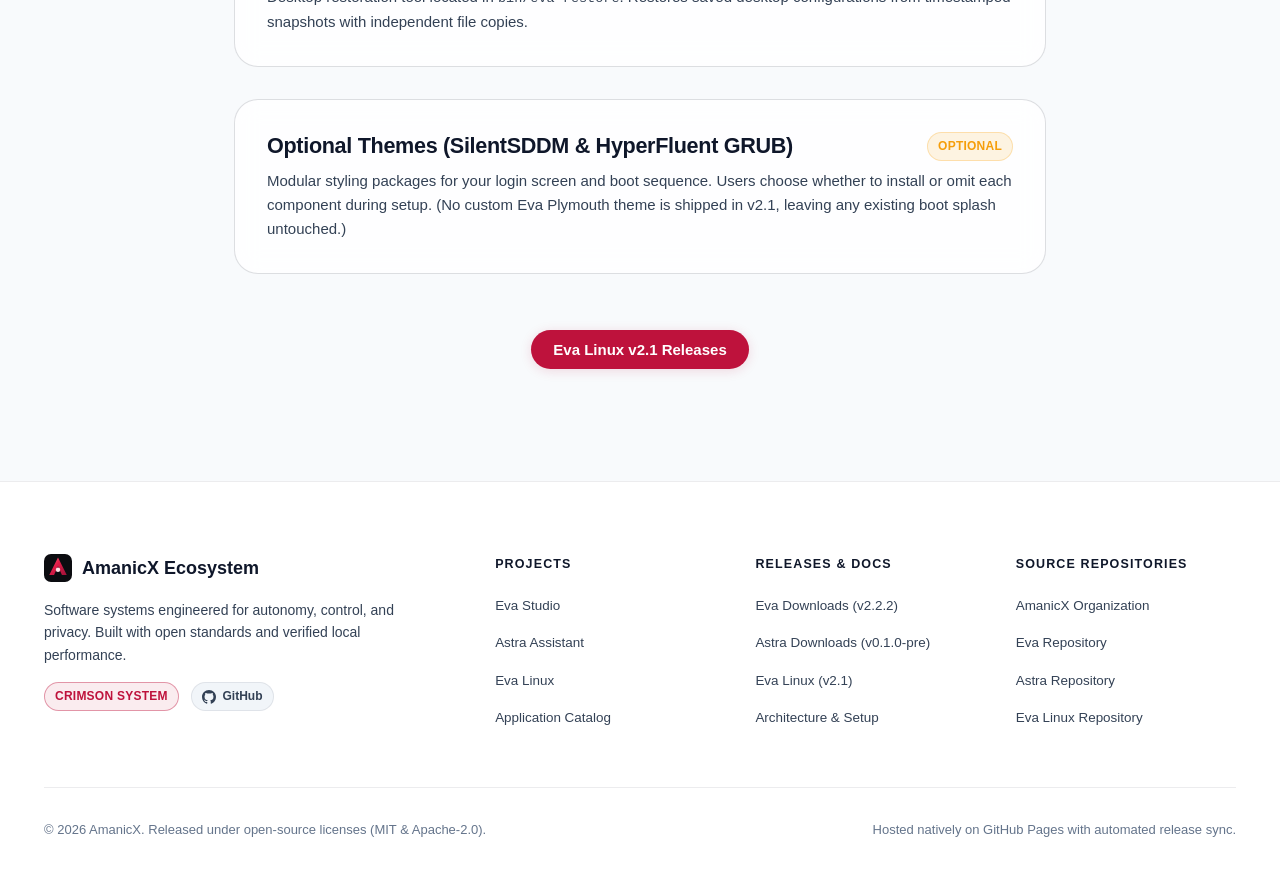
==== commit 034fab5f: "docs: release Eva Linux v2.1 with comprehensive security and reliability fixes - Update installer, b" ====
--- a/catalog/index.html
+++ b/catalog/index.html
@@ -257,37 +257,37 @@
 
         <div class="card card-glass">
           <div style="display:flex; justify-content:space-between; align-items:center; margin-bottom:0.5rem;">
-            <h3 class="title-card">eva-wallpaper-sync (Zero-Risk Bootloader Sync)</h3>
+            <h3 class="title-card">eva-wallpaper-sync (Restricted Bootloader Sync)</h3>
             <span class="badge badge-stable">UTILITY</span>
           </div>
           <p style="font-size:0.9375rem; color:var(--text-secondary); line-height:1.6;">
-            Safe synchronization utility that extracts Noctalia's active desktop wallpaper and seamlessly updates SilentSDDM and HyperFluent GRUB background images directly in place without dangerous <code>grub-mkconfig</code> rebuilds.
-          </p>
-        </div>
-
-        <div class="card card-glass">
-          <div style="display:flex; justify-content:space-between; align-items:center; margin-bottom:0.5rem;">
-            <h3 class="title-card">eva-restore (Automated Rollback Engine)</h3>
+            Safe synchronization utility that extracts Noctalia's active desktop wallpaper and seamlessly updates SilentSDDM and HyperFluent GRUB background images directly in place using a restricted helper without <code>grub-mkconfig</code> rebuilds.
+          </p>
+        </div>
+
+        <div class="card card-glass">
+          <div style="display:flex; justify-content:space-between; align-items:center; margin-bottom:0.5rem;">
+            <h3 class="title-card">eva-restore (Desktop Restoration Tool)</h3>
             <span class="badge badge-stable">SAFETY</span>
           </div>
           <p style="font-size:0.9375rem; color:var(--text-secondary); line-height:1.6;">
-            Instant rollback tool located in <code>bin/eva-restore</code>. Restores previous desktop configurations from timestamped tarball archives generated automatically prior to any installer execution.
-          </p>
-        </div>
-
-        <div class="card card-glass">
-          <div style="display:flex; justify-content:space-between; align-items:center; margin-bottom:0.5rem;">
-            <h3 class="title-card">Optional Themes (SilentSDDM, HyperFluent GRUB, Plymouth)</h3>
+            Desktop restoration tool located in <code>bin/eva-restore</code>. Restores saved desktop configurations from timestamped snapshots with independent file copies.
+          </p>
+        </div>
+
+        <div class="card card-glass">
+          <div style="display:flex; justify-content:space-between; align-items:center; margin-bottom:0.5rem;">
+            <h3 class="title-card">Optional Themes (SilentSDDM &amp; HyperFluent GRUB)</h3>
             <span class="badge badge-preview">OPTIONAL</span>
           </div>
           <p style="font-size:0.9375rem; color:var(--text-secondary); line-height:1.6;">
-            Modular styling packages for your login screen and boot sequence. Users choose whether to install or omit each component during the interactive setup process.
+            Modular styling packages for your login screen and boot sequence. Users choose whether to install or omit each component during setup. (No custom Eva Plymouth theme is shipped in v2.1, leaving any existing boot splash untouched.)
           </p>
         </div>
       </div>
 
       <div style="text-align:center; margin-top:3.5rem;">
-        <a href="../releases/" class="btn btn-primary">Eva Linux v2.0.0 Releases</a>
+        <a href="../releases/" class="btn btn-primary">Eva Linux v2.1 Releases</a>
       </div>
     </div>
   </section>
@@ -329,7 +329,7 @@
             <ul class="footer-links">
               <li><a href="../../eva/releases/">Eva Downloads (v2.2.2)</a></li>
               <li><a href="../../astra/releases/">Astra Downloads (v0.1.0-pre)</a></li>
-              <li><a href="../../eva-linux/releases/">Eva Linux (v2.0.0)</a></li>
+              <li><a href="../../eva-linux/releases/">Eva Linux (v2.1)</a></li>
               <li><a href="../../eva-linux/catalog/">Architecture & Setup</a></li>
             </ul>
           </div>
--- a/shared/styles/design-system.css
+++ b/shared/styles/design-system.css
@@ -1732,6 +1732,77 @@
   }
 }
 
+/* Repository Updates List */
+.repository-updates {
+  list-style: none;
+  padding: 0;
+  margin: 2rem 0 0;
+  display: flex;
+  flex-direction: column;
+  gap: 1rem;
+}
+
+.repository-update {
+  background: var(--bg-surface-0);
+  border: 1px solid var(--border-subtle);
+  border-radius: var(--radius-md);
+  padding: 1.25rem 1.5rem;
+  transition: border-color var(--ease-snappy), transform var(--ease-snappy);
+}
+
+.repository-update:hover {
+  border-color: var(--border-medium);
+}
+
+.repository-update-heading {
+  display: flex;
+  justify-content: space-between;
+  align-items: baseline;
+  flex-wrap: wrap;
+  gap: 0.5rem 1rem;
+  margin-bottom: 0.5rem;
+}
+
+.repository-update-heading h3 {
+  margin: 0;
+  font-size: 1.0625rem;
+  font-weight: 700;
+}
+
+.repository-update-heading h3 a {
+  color: var(--text-primary);
+  text-decoration: none;
+}
+
+.repository-update-heading h3 a:hover {
+  color: var(--accent-primary);
+}
+
+.repository-update-heading time {
+  font-size: 0.8125rem;
+  color: var(--text-muted);
+  font-family: var(--font-mono);
+  white-space: nowrap;
+}
+
+.repository-update p {
+  margin: 0;
+  font-size: 0.9375rem;
+  color: var(--text-secondary);
+  line-height: 1.6;
+}
+
+@media (max-width: 640px) {
+  .repository-update {
+    padding: 1rem 1.125rem;
+  }
+  .repository-update-heading {
+    flex-direction: column;
+    align-items: flex-start;
+    gap: 0.25rem;
+  }
+}
+
 /* Mobile footer layout (<= 768px) */
 @media (max-width: 768px) {
   .footer {
